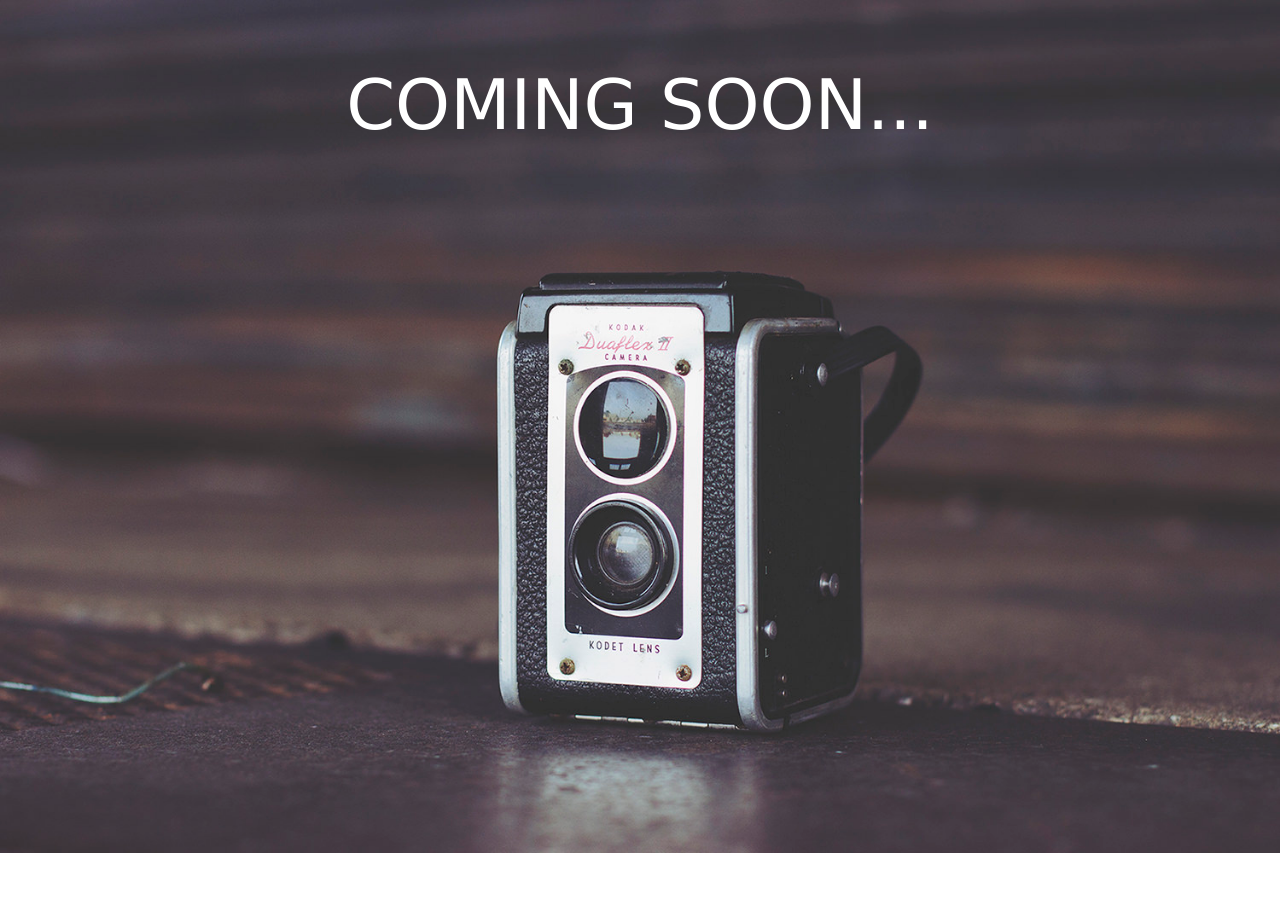
==== index.html @ 592eac9a "Add files via upload" ====
<!doctype html>
<html>
<head>
<meta charset="utf-8">
<title>Untitled Document</title>
<style type="text/css">
body {
	background-image: url(coming_soon_bg.jpg);
    background-repeat: no-repeat;
    background-size: 100%;
}
body,td,th {
	font-family: "Lucida Grande", "Lucida Sans Unicode", "Lucida Sans", "DejaVu Sans", Verdana, sans-serif;
	font-style: normal;
	font-weight: normal;
	padding-top: 5%;
	margin: auto; 
	text-align: center;
	width: 50%;
	font-size: 70px;
	color: #FFFFFF;
}
</style>
</head>

<body>
<div>COMING SOON...</div>
</body>
</html>
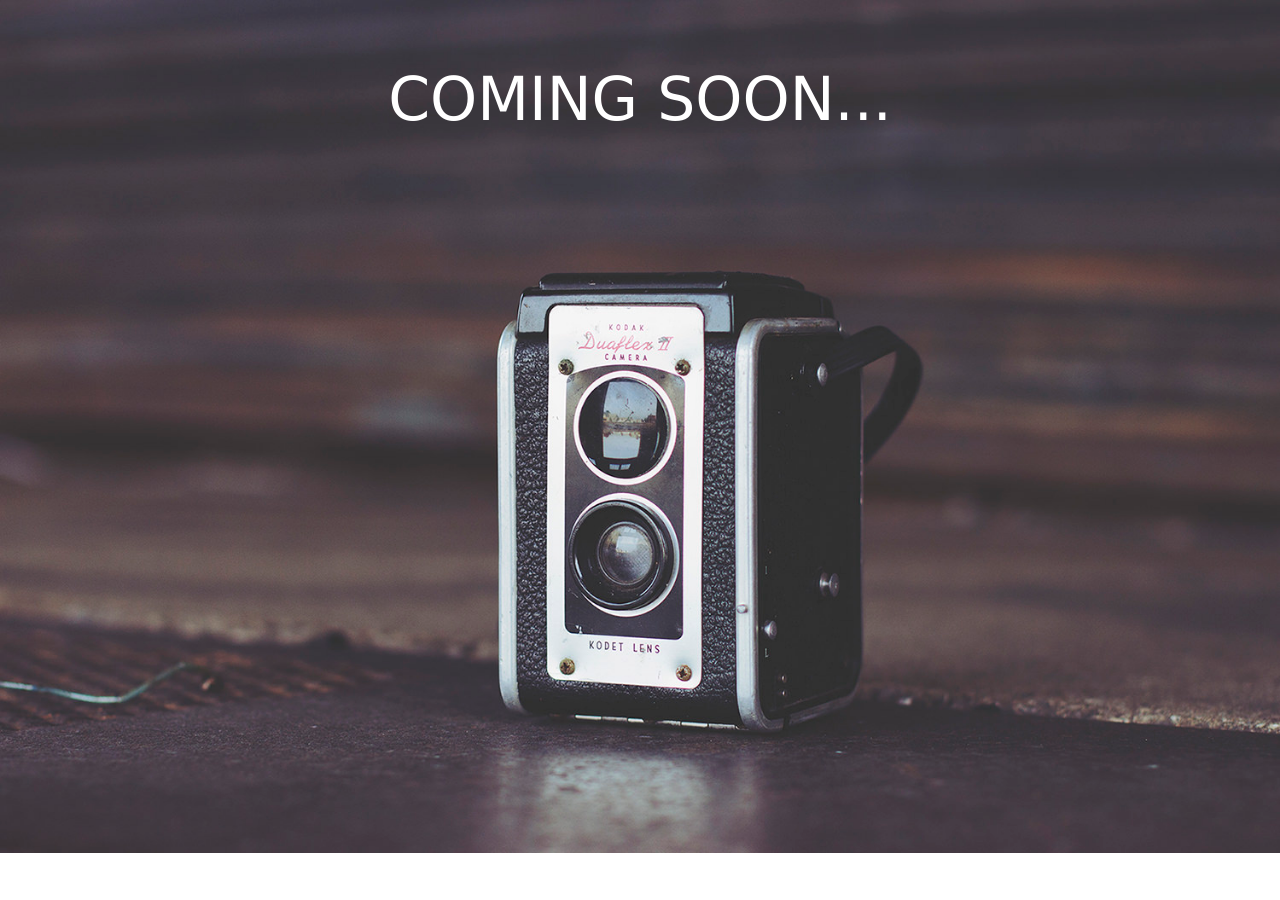
==== commit 0010866b: "Update index.html" ====
--- a/index.html
+++ b/index.html
@@ -17,7 +17,7 @@
 	margin: auto; 
 	text-align: center;
 	width: 50%;
-	font-size: 70px;
+	font-size: 60px;
 	color: #FFFFFF;
 }
 </style>
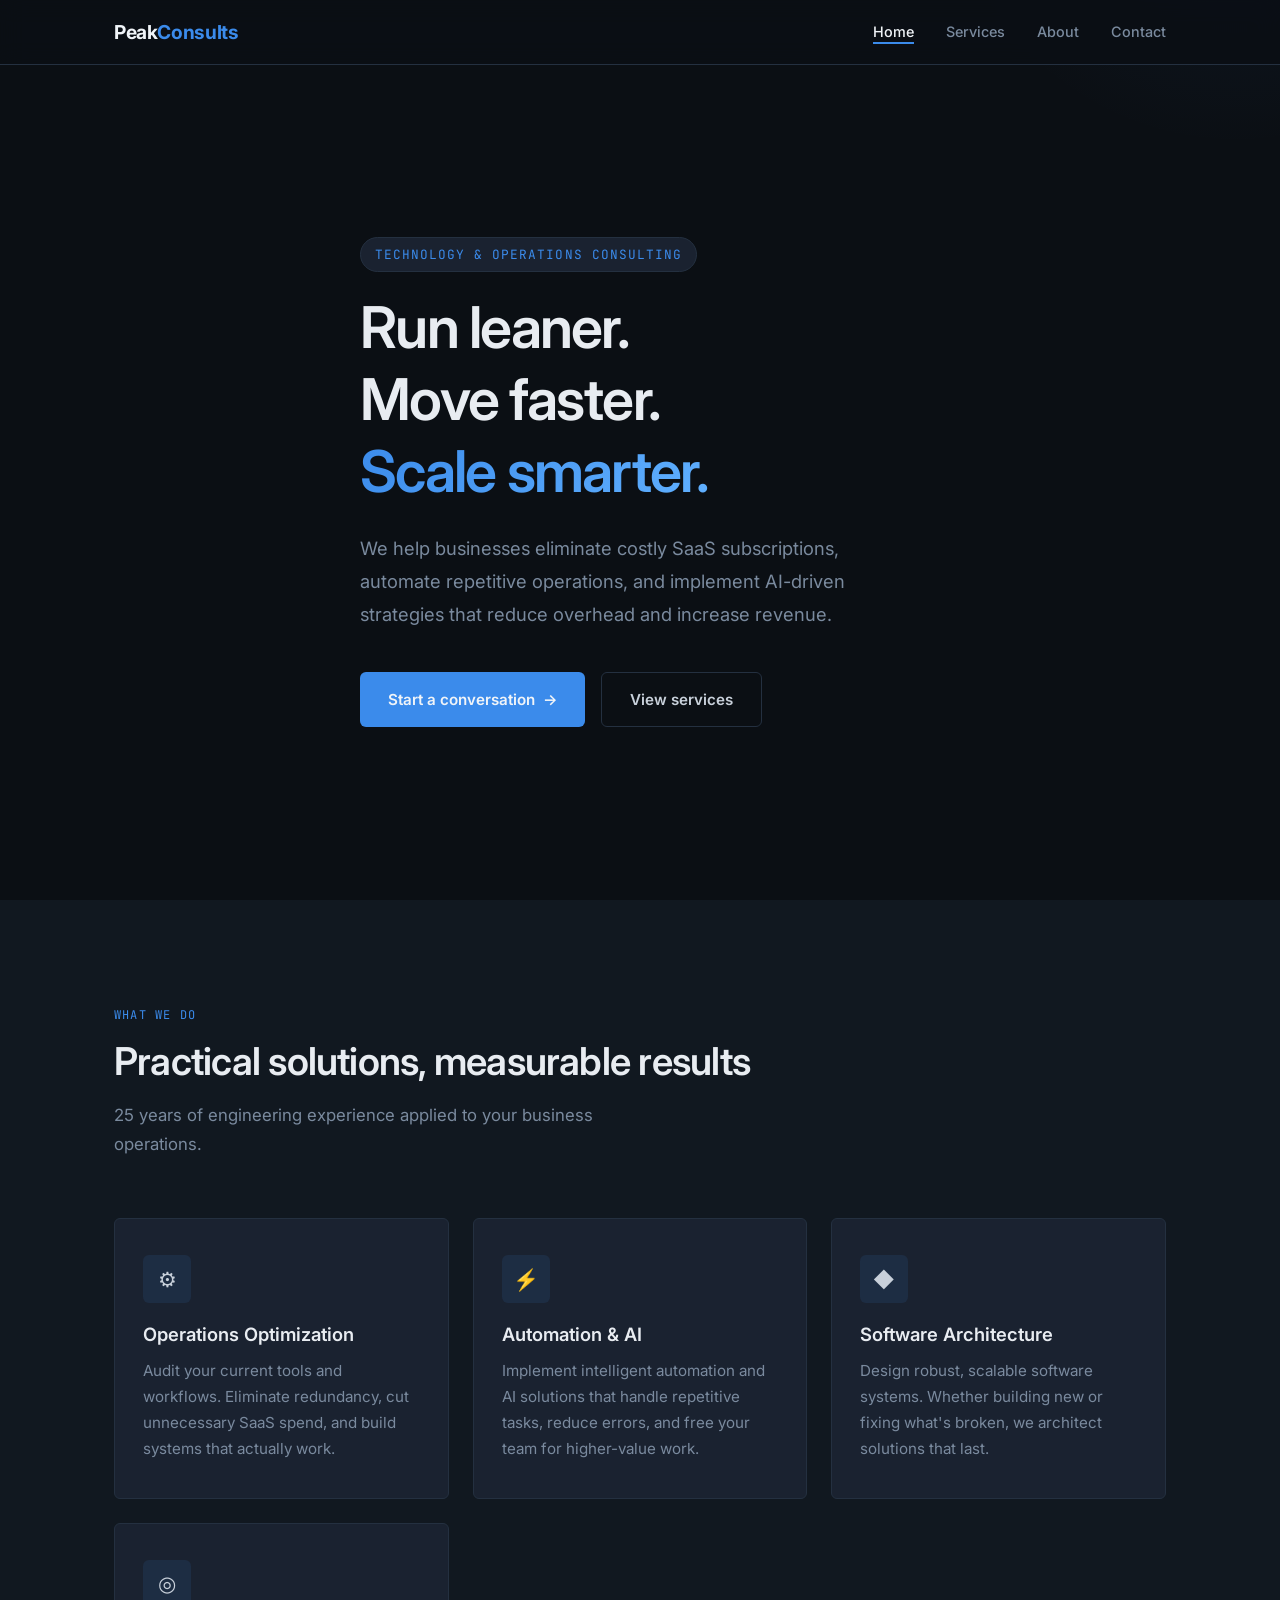
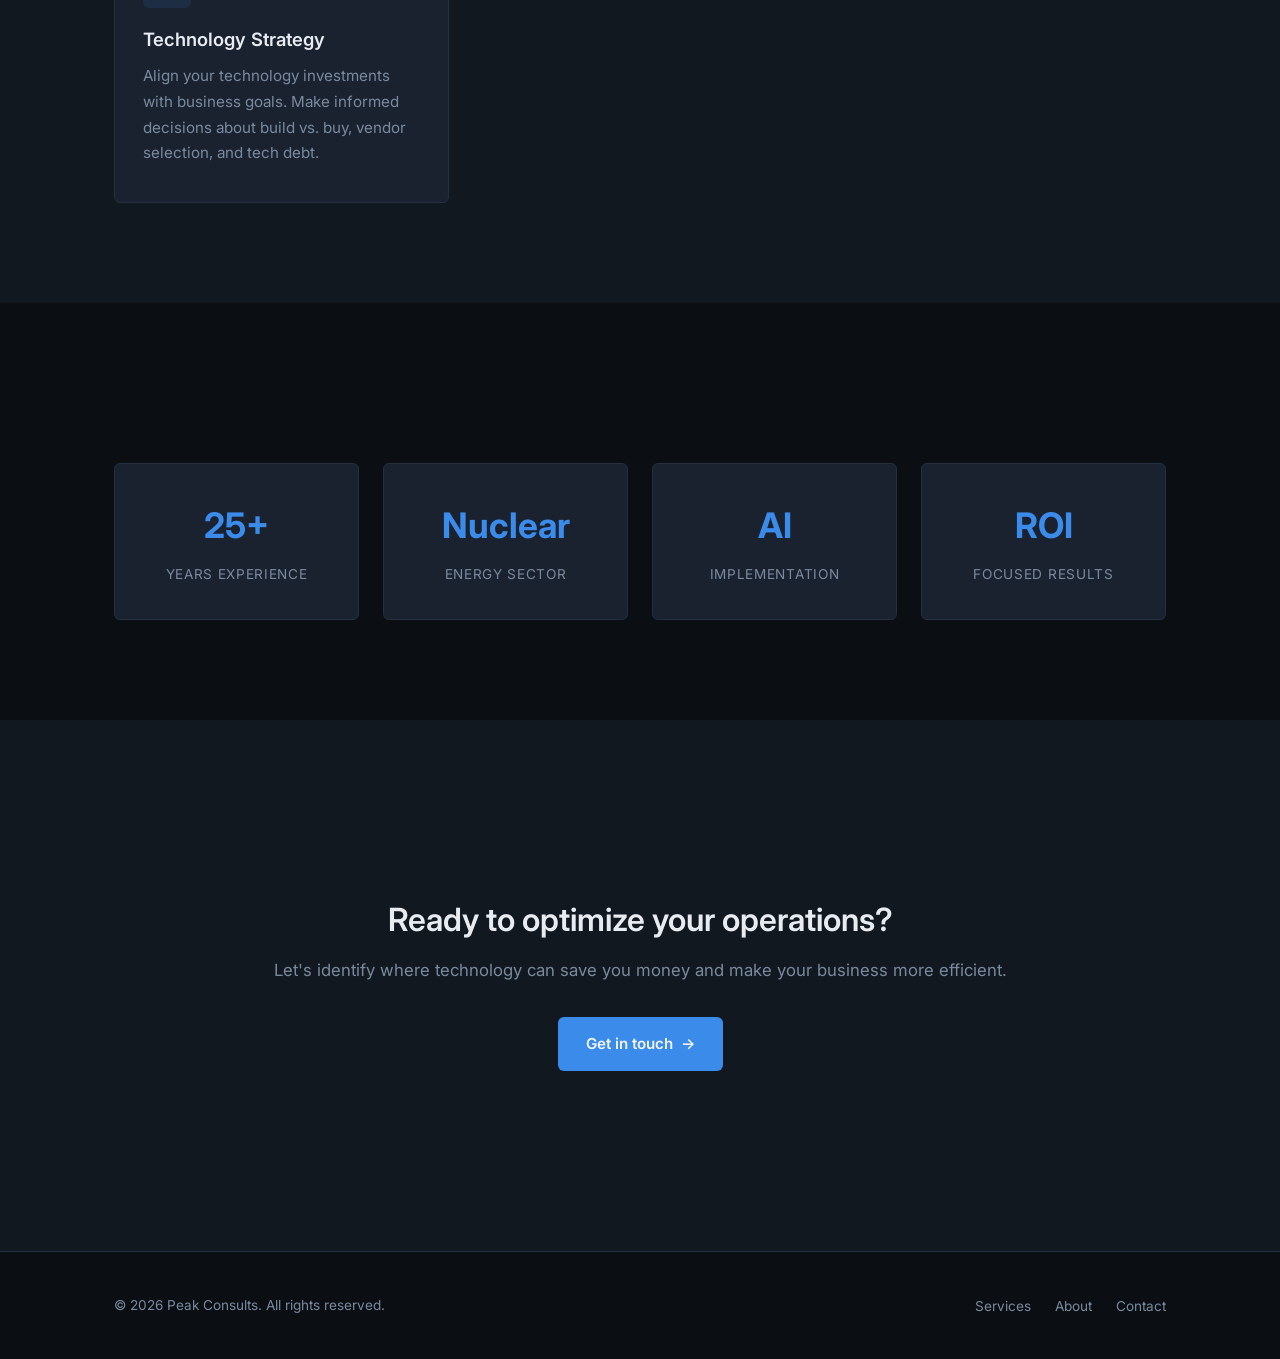
==== commit 12d0e870: "Initial Peak Consults website" ====
--- a/index.html
+++ b/index.html
@@ -1,29 +1,136 @@
-<!doctype html>
-<html>
-<head>
-<meta charset="utf-8">
-<title>Untitled Document</title>
-<style type="text/css">
-body {
-	background-image: url(coming_soon_bg.jpg);
-    background-repeat: no-repeat;
-    background-size: 100%;
-}
-body,td,th {
-	font-family: "Lucida Grande", "Lucida Sans Unicode", "Lucida Sans", "DejaVu Sans", Verdana, sans-serif;
-	font-style: normal;
-	font-weight: normal;
-	padding-top: 5%;
-	margin: auto; 
-	text-align: center;
-	width: 50%;
-	font-size: 60px;
-	color: #FFFFFF;
-}
-</style>
-</head>
-
-<body>
-<div>COMING SOON...</div>
-</body>
-</html>
+<!DOCTYPE html>
+<html lang="en">
+<head>
+  <meta charset="UTF-8">
+  <meta name="viewport" content="width=device-width, initial-scale=1.0">
+  <title>Peak Consults | Technology & Operations Consulting</title>
+  <meta name="description" content="Peak Consults helps businesses eliminate costly SaaS, automate operations, and increase revenue through expert technology strategy and AI implementation.">
+  <meta name="keywords" content="business consulting, automation, AI implementation, software strategy, operations optimization">
+  <meta property="og:title" content="Peak Consults | Technology & Operations Consulting">
+  <meta property="og:description" content="Eliminate waste. Automate operations. Increase revenue.">
+  <meta property="og:type" content="website">
+  <meta property="og:url" content="https://www.peakconsults.com">
+  <link rel="canonical" href="https://www.peakconsults.com">
+  <link rel="preconnect" href="https://fonts.googleapis.com">
+  <link rel="preconnect" href="https://fonts.gstatic.com" crossorigin>
+  <link href="https://fonts.googleapis.com/css2?family=Inter:wght@400;500;600;700&family=JetBrains+Mono:wght@400;500&display=swap" rel="stylesheet">
+  <link rel="stylesheet" href="css/style.css">
+</head>
+<body>
+
+  <!-- Header -->
+  <header class="site-header">
+    <nav class="nav-inner">
+      <a href="index.html" class="logo">Peak<span>Consults</span></a>
+      <ul class="nav-links">
+        <li><a href="index.html" class="active">Home</a></li>
+        <li><a href="services.html">Services</a></li>
+        <li><a href="about.html">About</a></li>
+        <li><a href="contact.html">Contact</a></li>
+      </ul>
+      <button class="menu-toggle" aria-label="Toggle navigation">
+        <span></span><span></span><span></span>
+      </button>
+    </nav>
+  </header>
+
+  <!-- Hero -->
+  <section class="hero">
+    <div class="container">
+      <div class="hero-content fade-in">
+        <span class="hero-label">Technology & Operations Consulting</span>
+        <h1>Run leaner.<br>Move faster.<br><span class="highlight">Scale smarter.</span></h1>
+        <p>We help businesses eliminate costly SaaS subscriptions, automate repetitive operations, and implement AI-driven strategies that reduce overhead and increase revenue.</p>
+        <div class="btn-group">
+          <a href="contact.html" class="btn btn-primary">Start a conversation <span class="arrow">&rarr;</span></a>
+          <a href="services.html" class="btn btn-outline">View services</a>
+        </div>
+      </div>
+    </div>
+  </section>
+
+  <!-- Services Preview -->
+  <section class="section section-alt">
+    <div class="container">
+      <div class="section-header fade-in">
+        <span class="section-label">What we do</span>
+        <h2>Practical solutions, measurable results</h2>
+        <p>25 years of engineering experience applied to your business operations.</p>
+      </div>
+      <div class="services-grid">
+        <div class="service-card fade-in">
+          <div class="service-icon">&#9881;</div>
+          <h3>Operations Optimization</h3>
+          <p>Audit your current tools and workflows. Eliminate redundancy, cut unnecessary SaaS spend, and build systems that actually work.</p>
+        </div>
+        <div class="service-card fade-in">
+          <div class="service-icon">&#9889;</div>
+          <h3>Automation & AI</h3>
+          <p>Implement intelligent automation and AI solutions that handle repetitive tasks, reduce errors, and free your team for higher-value work.</p>
+        </div>
+        <div class="service-card fade-in">
+          <div class="service-icon">&#9670;</div>
+          <h3>Software Architecture</h3>
+          <p>Design robust, scalable software systems. Whether building new or fixing what's broken, we architect solutions that last.</p>
+        </div>
+        <div class="service-card fade-in">
+          <div class="service-icon">&#9678;</div>
+          <h3>Technology Strategy</h3>
+          <p>Align your technology investments with business goals. Make informed decisions about build vs. buy, vendor selection, and tech debt.</p>
+        </div>
+      </div>
+    </div>
+  </section>
+
+  <!-- Stats -->
+  <section class="section">
+    <div class="container">
+      <div class="stats-row fade-in">
+        <div class="stat">
+          <span class="stat-number">25+</span>
+          <span class="stat-label">Years Experience</span>
+        </div>
+        <div class="stat">
+          <span class="stat-number">Nuclear</span>
+          <span class="stat-label">Energy Sector</span>
+        </div>
+        <div class="stat">
+          <span class="stat-number">AI</span>
+          <span class="stat-label">Implementation</span>
+        </div>
+        <div class="stat">
+          <span class="stat-number">ROI</span>
+          <span class="stat-label">Focused Results</span>
+        </div>
+      </div>
+    </div>
+  </section>
+
+  <!-- CTA -->
+  <section class="section section-alt">
+    <div class="container">
+      <div class="cta-section fade-in">
+        <h2>Ready to optimize your operations?</h2>
+        <p>Let's identify where technology can save you money and make your business more efficient.</p>
+        <a href="contact.html" class="btn btn-primary">Get in touch <span class="arrow">&rarr;</span></a>
+      </div>
+    </div>
+  </section>
+
+  <!-- Footer -->
+  <footer class="site-footer">
+    <div class="container">
+      <div class="footer-inner">
+        <span class="footer-copy">&copy; 2026 Peak Consults. All rights reserved.</span>
+        <ul class="footer-links">
+          <li><a href="services.html">Services</a></li>
+          <li><a href="about.html">About</a></li>
+          <li><a href="contact.html">Contact</a></li>
+        </ul>
+      </div>
+    </div>
+  </footer>
+
+  <script src="js/main.js"></script>
+</body>
+</html>
--- a/css/style.css
+++ b/css/style.css
@@ -0,0 +1,706 @@
+/* ===== Reset & Base ===== */
+*, *::before, *::after { box-sizing: border-box; margin: 0; padding: 0; }
+
+:root {
+  --bg:        #0b0f14;
+  --bg-alt:    #111820;
+  --surface:   #1a2230;
+  --border:    #243040;
+  --text:      #c8d0da;
+  --text-dim:  #7a8a9e;
+  --heading:   #e8ecf1;
+  --accent:    #3b8beb;
+  --accent-h:  #5aa3f5;
+  --white:     #f0f4f8;
+  --font:      'Inter', -apple-system, BlinkMacSystemFont, 'Segoe UI', Roboto, sans-serif;
+  --mono:      'JetBrains Mono', 'Fira Code', monospace;
+  --max-w:     1100px;
+  --radius:    6px;
+  --transition: 0.25s ease;
+}
+
+html { scroll-behavior: smooth; }
+
+body {
+  font-family: var(--font);
+  background: var(--bg);
+  color: var(--text);
+  line-height: 1.7;
+  font-size: 16px;
+  -webkit-font-smoothing: antialiased;
+}
+
+a { color: var(--accent); text-decoration: none; transition: color var(--transition); }
+a:hover { color: var(--accent-h); }
+
+img { max-width: 100%; display: block; }
+
+h1, h2, h3, h4 {
+  color: var(--heading);
+  font-weight: 600;
+  line-height: 1.25;
+}
+
+/* ===== Layout ===== */
+.container { max-width: var(--max-w); margin: 0 auto; padding: 0 24px; }
+
+/* ===== Header / Nav ===== */
+.site-header {
+  position: fixed;
+  top: 0;
+  left: 0;
+  right: 0;
+  z-index: 100;
+  background: rgba(11, 15, 20, 0.85);
+  backdrop-filter: blur(12px);
+  -webkit-backdrop-filter: blur(12px);
+  border-bottom: 1px solid var(--border);
+  transition: background var(--transition);
+}
+
+.nav-inner {
+  max-width: var(--max-w);
+  margin: 0 auto;
+  padding: 0 24px;
+  display: flex;
+  align-items: center;
+  justify-content: space-between;
+  height: 64px;
+}
+
+.logo {
+  font-size: 1.2rem;
+  font-weight: 700;
+  color: var(--white);
+  letter-spacing: -0.02em;
+}
+.logo span { color: var(--accent); }
+
+.nav-links { display: flex; gap: 32px; list-style: none; }
+
+.nav-links a {
+  color: var(--text-dim);
+  font-size: 0.9rem;
+  font-weight: 500;
+  transition: color var(--transition);
+  position: relative;
+}
+
+.nav-links a::after {
+  content: '';
+  position: absolute;
+  bottom: -4px;
+  left: 0;
+  width: 0;
+  height: 2px;
+  background: var(--accent);
+  transition: width var(--transition);
+}
+
+.nav-links a:hover,
+.nav-links a.active {
+  color: var(--white);
+}
+
+.nav-links a:hover::after,
+.nav-links a.active::after {
+  width: 100%;
+}
+
+/* Mobile menu toggle */
+.menu-toggle {
+  display: none;
+  background: none;
+  border: none;
+  cursor: pointer;
+  padding: 4px;
+}
+
+.menu-toggle span {
+  display: block;
+  width: 24px;
+  height: 2px;
+  background: var(--text);
+  margin: 5px 0;
+  transition: var(--transition);
+  border-radius: 2px;
+}
+
+/* ===== Hero ===== */
+.hero {
+  min-height: 100vh;
+  display: flex;
+  align-items: center;
+  padding-top: 64px;
+  position: relative;
+  overflow: hidden;
+}
+
+.hero::before {
+  content: '';
+  position: absolute;
+  top: -50%;
+  right: -20%;
+  width: 600px;
+  height: 600px;
+  background: radial-gradient(circle, rgba(59, 139, 235, 0.08) 0%, transparent 70%);
+  pointer-events: none;
+}
+
+.hero-content { max-width: 720px; }
+
+.hero-label {
+  display: inline-block;
+  font-family: var(--mono);
+  font-size: 0.8rem;
+  color: var(--accent);
+  letter-spacing: 0.08em;
+  text-transform: uppercase;
+  margin-bottom: 20px;
+  padding: 6px 14px;
+  border: 1px solid var(--border);
+  border-radius: 20px;
+  background: var(--surface);
+}
+
+.hero h1 {
+  font-size: clamp(2.4rem, 5vw, 3.6rem);
+  letter-spacing: -0.03em;
+  margin-bottom: 24px;
+}
+
+.hero h1 .highlight {
+  background: linear-gradient(135deg, var(--accent), #60b0ff);
+  -webkit-background-clip: text;
+  -webkit-text-fill-color: transparent;
+  background-clip: text;
+}
+
+.hero p {
+  font-size: 1.15rem;
+  color: var(--text-dim);
+  max-width: 560px;
+  margin-bottom: 40px;
+  line-height: 1.8;
+}
+
+/* ===== Buttons ===== */
+.btn {
+  display: inline-flex;
+  align-items: center;
+  gap: 8px;
+  padding: 14px 28px;
+  font-size: 0.95rem;
+  font-weight: 600;
+  border-radius: var(--radius);
+  border: none;
+  cursor: pointer;
+  transition: all var(--transition);
+  font-family: var(--font);
+}
+
+.btn-primary {
+  background: var(--accent);
+  color: var(--white);
+}
+.btn-primary:hover {
+  background: var(--accent-h);
+  color: var(--white);
+  transform: translateY(-1px);
+  box-shadow: 0 8px 24px rgba(59, 139, 235, 0.25);
+}
+
+.btn-outline {
+  background: transparent;
+  color: var(--text);
+  border: 1px solid var(--border);
+}
+.btn-outline:hover {
+  border-color: var(--accent);
+  color: var(--white);
+}
+
+.btn-group { display: flex; gap: 16px; flex-wrap: wrap; }
+
+.btn .arrow { transition: transform var(--transition); }
+.btn:hover .arrow { transform: translateX(3px); }
+
+/* ===== Sections ===== */
+.section {
+  padding: 100px 0;
+}
+
+.section-alt {
+  background: var(--bg-alt);
+}
+
+.section-header {
+  margin-bottom: 60px;
+}
+
+.section-header h2 {
+  font-size: clamp(1.8rem, 3.5vw, 2.4rem);
+  letter-spacing: -0.02em;
+  margin-bottom: 16px;
+}
+
+.section-header p {
+  color: var(--text-dim);
+  font-size: 1.05rem;
+  max-width: 560px;
+}
+
+.section-label {
+  display: inline-block;
+  font-family: var(--mono);
+  font-size: 0.75rem;
+  color: var(--accent);
+  letter-spacing: 0.1em;
+  text-transform: uppercase;
+  margin-bottom: 12px;
+}
+
+/* ===== Service Cards ===== */
+.services-grid {
+  display: grid;
+  grid-template-columns: repeat(auto-fit, minmax(280px, 1fr));
+  gap: 24px;
+}
+
+.service-card {
+  background: var(--surface);
+  border: 1px solid var(--border);
+  border-radius: var(--radius);
+  padding: 36px 28px;
+  transition: all var(--transition);
+}
+
+.service-card:hover {
+  border-color: var(--accent);
+  transform: translateY(-2px);
+  box-shadow: 0 12px 40px rgba(0, 0, 0, 0.3);
+}
+
+.service-icon {
+  width: 48px;
+  height: 48px;
+  background: rgba(59, 139, 235, 0.1);
+  border-radius: var(--radius);
+  display: flex;
+  align-items: center;
+  justify-content: center;
+  margin-bottom: 20px;
+  font-size: 1.3rem;
+}
+
+.service-card h3 {
+  font-size: 1.15rem;
+  margin-bottom: 12px;
+}
+
+.service-card p {
+  color: var(--text-dim);
+  font-size: 0.95rem;
+  line-height: 1.7;
+}
+
+/* ===== Stats Row ===== */
+.stats-row {
+  display: grid;
+  grid-template-columns: repeat(auto-fit, minmax(200px, 1fr));
+  gap: 24px;
+  margin-top: 60px;
+}
+
+.stat {
+  text-align: center;
+  padding: 32px 20px;
+  border: 1px solid var(--border);
+  border-radius: var(--radius);
+  background: var(--surface);
+}
+
+.stat-number {
+  font-size: 2.2rem;
+  font-weight: 700;
+  color: var(--accent);
+  display: block;
+  margin-bottom: 4px;
+}
+
+.stat-label {
+  font-size: 0.85rem;
+  color: var(--text-dim);
+  text-transform: uppercase;
+  letter-spacing: 0.05em;
+}
+
+/* ===== About ===== */
+.about-content {
+  display: grid;
+  grid-template-columns: 1fr 1fr;
+  gap: 60px;
+  align-items: start;
+}
+
+.about-text p {
+  margin-bottom: 20px;
+  color: var(--text);
+}
+
+.about-text p:first-child {
+  font-size: 1.1rem;
+}
+
+.approach-list {
+  list-style: none;
+  margin-top: 32px;
+}
+
+.approach-list li {
+  padding: 14px 0;
+  border-bottom: 1px solid var(--border);
+  display: flex;
+  align-items: flex-start;
+  gap: 12px;
+  font-size: 0.95rem;
+}
+
+.approach-list li:last-child { border-bottom: none; }
+
+.check {
+  color: var(--accent);
+  font-weight: bold;
+  flex-shrink: 0;
+  margin-top: 2px;
+}
+
+.about-sidebar {
+  background: var(--surface);
+  border: 1px solid var(--border);
+  border-radius: var(--radius);
+  padding: 36px;
+}
+
+.about-sidebar h3 {
+  font-size: 1.1rem;
+  margin-bottom: 20px;
+}
+
+.expertise-list {
+  list-style: none;
+}
+
+.expertise-list li {
+  padding: 10px 0;
+  font-size: 0.9rem;
+  color: var(--text-dim);
+  border-bottom: 1px solid var(--border);
+  display: flex;
+  justify-content: space-between;
+  align-items: center;
+}
+
+.expertise-list li:last-child { border-bottom: none; }
+
+.expertise-tag {
+  font-family: var(--mono);
+  font-size: 0.75rem;
+  color: var(--accent);
+  background: rgba(59, 139, 235, 0.1);
+  padding: 2px 8px;
+  border-radius: 3px;
+}
+
+/* ===== Contact ===== */
+.contact-layout {
+  display: grid;
+  grid-template-columns: 1fr 1fr;
+  gap: 60px;
+  align-items: start;
+}
+
+.contact-info h2 {
+  font-size: 2rem;
+  margin-bottom: 16px;
+}
+
+.contact-info > p {
+  color: var(--text-dim);
+  margin-bottom: 32px;
+  font-size: 1.05rem;
+}
+
+.contact-methods {
+  list-style: none;
+  margin-bottom: 32px;
+}
+
+.contact-methods li {
+  padding: 16px 0;
+  border-bottom: 1px solid var(--border);
+  display: flex;
+  align-items: center;
+  gap: 12px;
+}
+
+.contact-methods li:last-child { border-bottom: none; }
+
+.contact-methods .label {
+  font-size: 0.8rem;
+  text-transform: uppercase;
+  letter-spacing: 0.06em;
+  color: var(--text-dim);
+  min-width: 60px;
+}
+
+.contact-form {
+  background: var(--surface);
+  border: 1px solid var(--border);
+  border-radius: var(--radius);
+  padding: 36px;
+}
+
+.form-group {
+  margin-bottom: 20px;
+}
+
+.form-group label {
+  display: block;
+  font-size: 0.85rem;
+  font-weight: 500;
+  color: var(--text-dim);
+  margin-bottom: 8px;
+  text-transform: uppercase;
+  letter-spacing: 0.04em;
+}
+
+.form-group input,
+.form-group textarea,
+.form-group select {
+  width: 100%;
+  padding: 12px 16px;
+  background: var(--bg);
+  border: 1px solid var(--border);
+  border-radius: var(--radius);
+  color: var(--text);
+  font-family: var(--font);
+  font-size: 0.95rem;
+  transition: border-color var(--transition);
+}
+
+.form-group input:focus,
+.form-group textarea:focus,
+.form-group select:focus {
+  outline: none;
+  border-color: var(--accent);
+}
+
+.form-group textarea { resize: vertical; min-height: 120px; }
+
+.form-submit {
+  width: 100%;
+  padding: 14px;
+  background: var(--accent);
+  color: var(--white);
+  border: none;
+  border-radius: var(--radius);
+  font-size: 0.95rem;
+  font-weight: 600;
+  cursor: pointer;
+  font-family: var(--font);
+  transition: all var(--transition);
+}
+
+.form-submit:hover {
+  background: var(--accent-h);
+  box-shadow: 0 8px 24px rgba(59, 139, 235, 0.25);
+}
+
+/* ===== Footer ===== */
+.site-footer {
+  padding: 40px 0;
+  border-top: 1px solid var(--border);
+  background: var(--bg);
+}
+
+.footer-inner {
+  display: flex;
+  justify-content: space-between;
+  align-items: center;
+  flex-wrap: wrap;
+  gap: 16px;
+}
+
+.footer-copy {
+  font-size: 0.85rem;
+  color: var(--text-dim);
+}
+
+.footer-links {
+  display: flex;
+  gap: 24px;
+  list-style: none;
+}
+
+.footer-links a {
+  font-size: 0.85rem;
+  color: var(--text-dim);
+}
+
+.footer-links a:hover { color: var(--white); }
+
+/* ===== Page Headers (inner pages) ===== */
+.page-header {
+  padding: 140px 0 60px;
+  background: var(--bg-alt);
+  border-bottom: 1px solid var(--border);
+}
+
+.page-header h1 {
+  font-size: clamp(2rem, 4vw, 2.8rem);
+  letter-spacing: -0.02em;
+  margin-bottom: 12px;
+}
+
+.page-header p {
+  color: var(--text-dim);
+  font-size: 1.1rem;
+  max-width: 560px;
+}
+
+/* ===== Services detail (services page) ===== */
+.service-detail {
+  display: grid;
+  grid-template-columns: 1fr 1fr;
+  gap: 48px;
+  padding: 48px 0;
+  border-bottom: 1px solid var(--border);
+  align-items: start;
+}
+
+.service-detail:last-child { border-bottom: none; }
+
+.service-detail-num {
+  font-family: var(--mono);
+  font-size: 0.8rem;
+  color: var(--accent);
+  margin-bottom: 8px;
+}
+
+.service-detail h3 {
+  font-size: 1.4rem;
+  margin-bottom: 16px;
+}
+
+.service-detail p {
+  color: var(--text-dim);
+  margin-bottom: 16px;
+}
+
+.service-detail ul {
+  list-style: none;
+  margin-top: 8px;
+}
+
+.service-detail ul li {
+  padding: 6px 0;
+  color: var(--text);
+  font-size: 0.95rem;
+  display: flex;
+  align-items: center;
+  gap: 8px;
+}
+
+.service-detail ul li::before {
+  content: '\2013';
+  color: var(--accent);
+}
+
+/* ===== CTA Section ===== */
+.cta-section {
+  text-align: center;
+  padding: 80px 0;
+}
+
+.cta-section h2 {
+  font-size: 2rem;
+  margin-bottom: 16px;
+}
+
+.cta-section p {
+  color: var(--text-dim);
+  margin-bottom: 32px;
+  font-size: 1.05rem;
+}
+
+/* ===== Animations ===== */
+.fade-in {
+  opacity: 0;
+  transform: translateY(20px);
+  transition: opacity 0.6s ease, transform 0.6s ease;
+}
+
+.fade-in.visible {
+  opacity: 1;
+  transform: translateY(0);
+}
+
+/* ===== Mobile ===== */
+@media (max-width: 768px) {
+  .menu-toggle { display: block; }
+
+  .nav-links {
+    position: fixed;
+    top: 64px;
+    left: 0;
+    right: 0;
+    background: var(--bg);
+    border-bottom: 1px solid var(--border);
+    flex-direction: column;
+    gap: 0;
+    padding: 16px 24px;
+    transform: translateY(-100%);
+    opacity: 0;
+    pointer-events: none;
+    transition: all var(--transition);
+  }
+
+  .nav-links.open {
+    transform: translateY(0);
+    opacity: 1;
+    pointer-events: all;
+  }
+
+  .nav-links a {
+    display: block;
+    padding: 12px 0;
+    border-bottom: 1px solid var(--border);
+  }
+
+  .nav-links a::after { display: none; }
+
+  .hero { min-height: auto; padding: 120px 0 80px; }
+
+  .about-content,
+  .contact-layout,
+  .service-detail {
+    grid-template-columns: 1fr;
+    gap: 32px;
+  }
+
+  .stats-row { grid-template-columns: 1fr 1fr; }
+
+  .btn-group { flex-direction: column; }
+  .btn-group .btn { text-align: center; justify-content: center; }
+
+  .section { padding: 60px 0; }
+  .page-header { padding: 100px 0 40px; }
+
+  .footer-inner { flex-direction: column; text-align: center; }
+}
+
+@media (max-width: 480px) {
+  .stats-row { grid-template-columns: 1fr; }
+  .services-grid { grid-template-columns: 1fr; }
+}
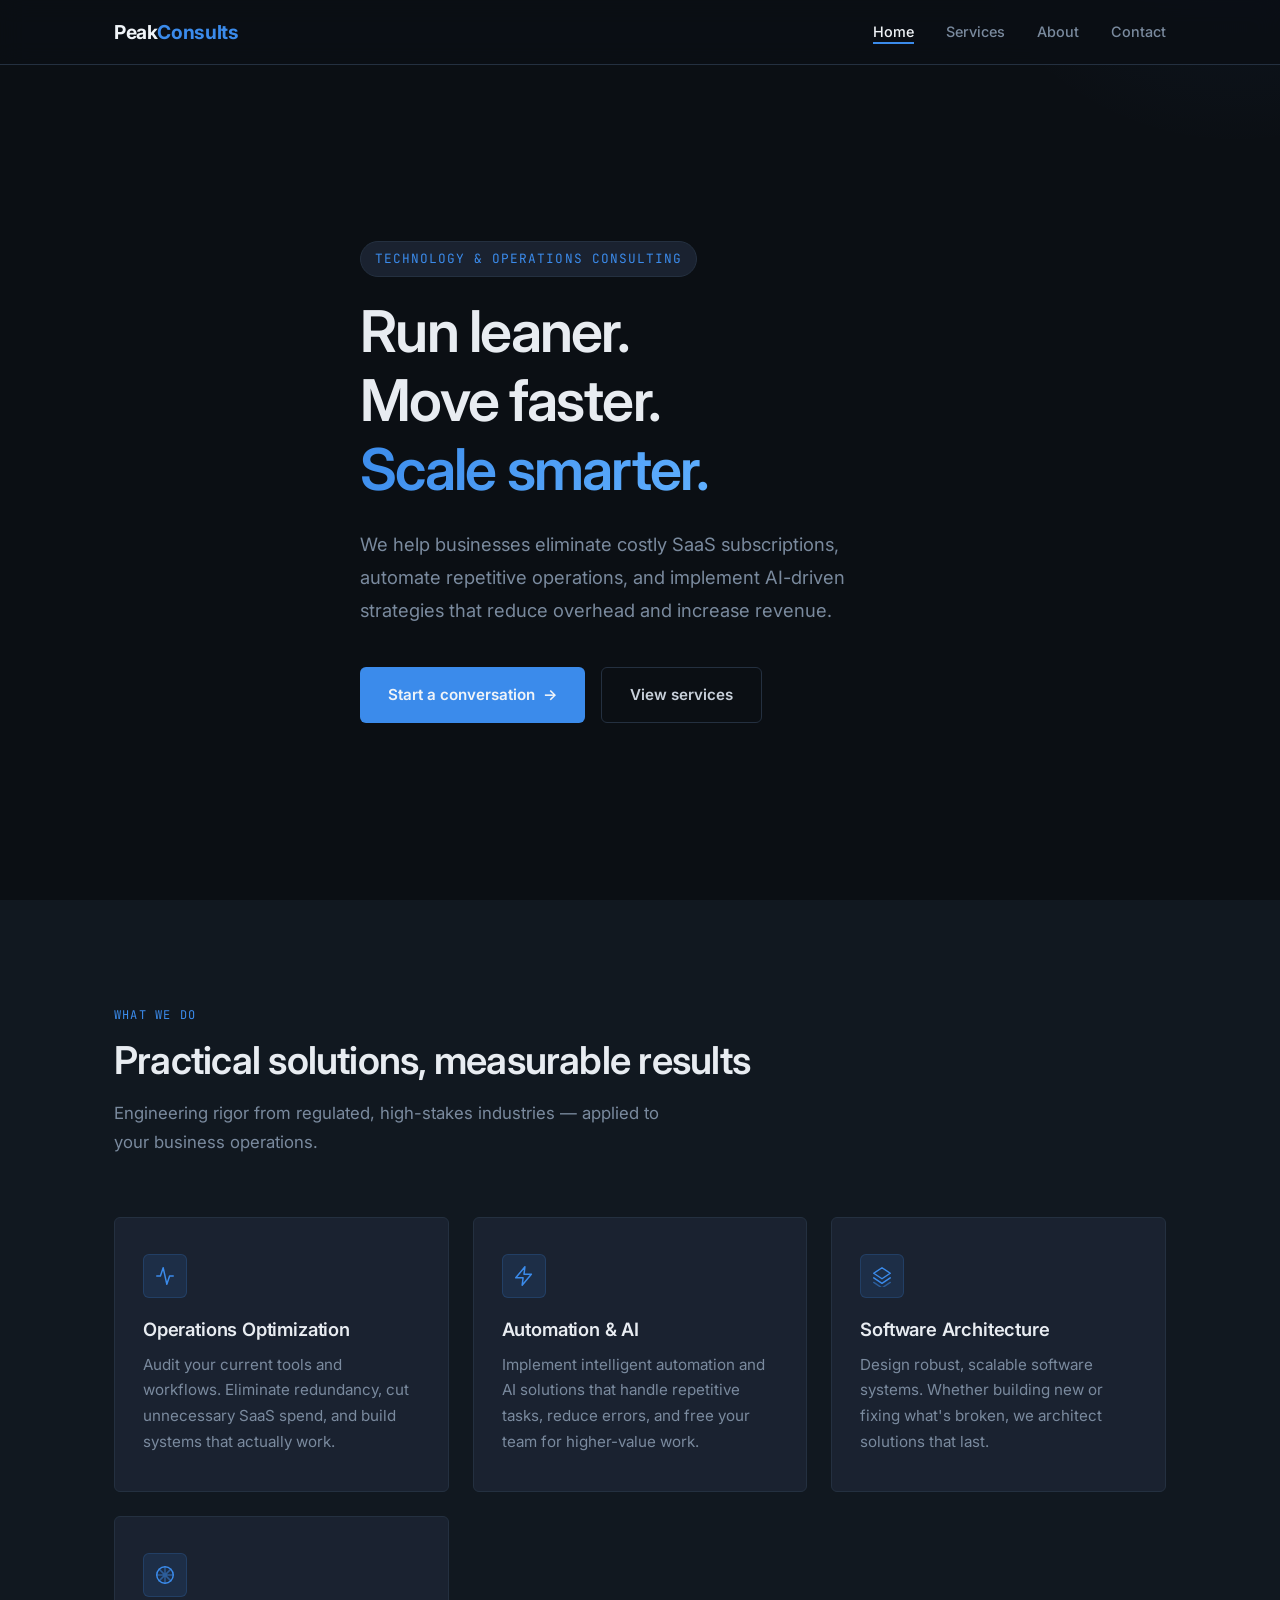
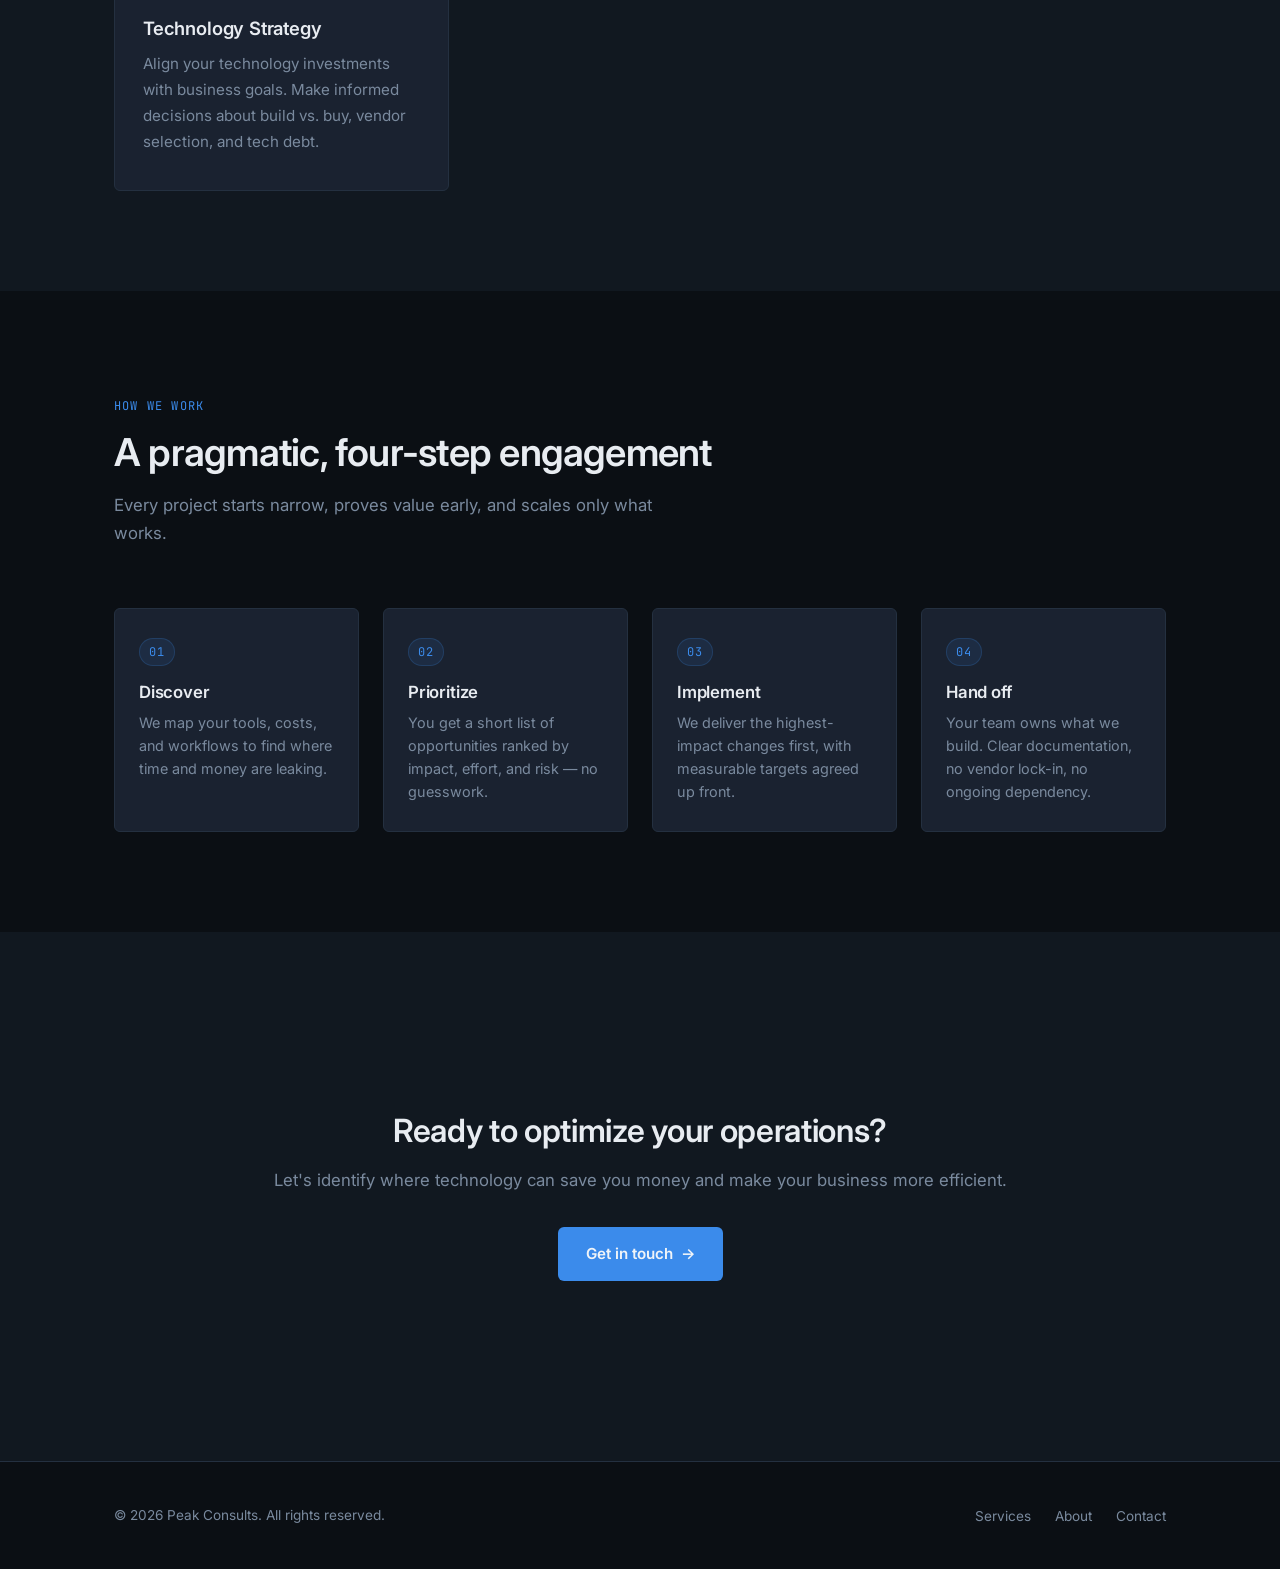
==== commit 2d308ee5: "Polish site to professional grade Replaces filler stats with a four-step engagement process, swaps e" ====
--- a/index.html
+++ b/index.html
@@ -11,28 +11,58 @@
   <meta property="og:type" content="website">
   <meta property="og:url" content="https://www.peakconsults.com">
   <link rel="canonical" href="https://www.peakconsults.com">
+  <link rel="icon" href="favicon.svg" type="image/svg+xml">
+  <link rel="apple-touch-icon" href="favicon.svg">
+  <meta name="theme-color" content="#0b0f14">
   <link rel="preconnect" href="https://fonts.googleapis.com">
   <link rel="preconnect" href="https://fonts.gstatic.com" crossorigin>
   <link href="https://fonts.googleapis.com/css2?family=Inter:wght@400;500;600;700&family=JetBrains+Mono:wght@400;500&display=swap" rel="stylesheet">
   <link rel="stylesheet" href="css/style.css">
+  <script type="application/ld+json">
+  {
+    "@context": "https://schema.org",
+    "@type": "ProfessionalService",
+    "name": "Peak Consults",
+    "url": "https://www.peakconsults.com",
+    "description": "Technology and operations consulting. We help businesses eliminate costly SaaS, automate operations, and implement AI to reduce overhead and increase revenue.",
+    "areaServed": "Worldwide",
+    "serviceType": [
+      "Operations Optimization",
+      "Automation & AI Implementation",
+      "Software Architecture",
+      "Technology Strategy"
+    ],
+    "knowsAbout": [
+      "SaaS rationalization",
+      "Business process automation",
+      "AI implementation",
+      "Software architecture",
+      "Technology strategy"
+    ]
+  }
+  </script>
 </head>
 <body>
+
+  <a class="skip-link" href="#main">Skip to content</a>
 
   <!-- Header -->
   <header class="site-header">
     <nav class="nav-inner">
       <a href="index.html" class="logo">Peak<span>Consults</span></a>
-      <ul class="nav-links">
+      <ul class="nav-links" id="primary-nav">
         <li><a href="index.html" class="active">Home</a></li>
         <li><a href="services.html">Services</a></li>
         <li><a href="about.html">About</a></li>
         <li><a href="contact.html">Contact</a></li>
       </ul>
-      <button class="menu-toggle" aria-label="Toggle navigation">
+      <button class="menu-toggle" aria-label="Toggle navigation" aria-expanded="false" aria-controls="primary-nav">
         <span></span><span></span><span></span>
       </button>
     </nav>
   </header>
+
+  <main id="main">
 
   <!-- Hero -->
   <section class="hero">
@@ -55,26 +85,34 @@
       <div class="section-header fade-in">
         <span class="section-label">What we do</span>
         <h2>Practical solutions, measurable results</h2>
-        <p>25 years of engineering experience applied to your business operations.</p>
+        <p>Engineering rigor from regulated, high-stakes industries — applied to your business operations.</p>
       </div>
       <div class="services-grid">
         <div class="service-card fade-in">
-          <div class="service-icon">&#9881;</div>
+          <div class="service-icon" aria-hidden="true">
+            <svg xmlns="http://www.w3.org/2000/svg" viewBox="0 0 24 24" fill="none" stroke="currentColor" stroke-width="1.6" stroke-linecap="round" stroke-linejoin="round"><path d="M3 12h4l3-9 4 18 3-9h4"/></svg>
+          </div>
           <h3>Operations Optimization</h3>
           <p>Audit your current tools and workflows. Eliminate redundancy, cut unnecessary SaaS spend, and build systems that actually work.</p>
         </div>
         <div class="service-card fade-in">
-          <div class="service-icon">&#9889;</div>
+          <div class="service-icon" aria-hidden="true">
+            <svg xmlns="http://www.w3.org/2000/svg" viewBox="0 0 24 24" fill="none" stroke="currentColor" stroke-width="1.6" stroke-linecap="round" stroke-linejoin="round"><path d="M13 2 3 14h8l-1 8 10-12h-8l1-8Z"/></svg>
+          </div>
           <h3>Automation & AI</h3>
           <p>Implement intelligent automation and AI solutions that handle repetitive tasks, reduce errors, and free your team for higher-value work.</p>
         </div>
         <div class="service-card fade-in">
-          <div class="service-icon">&#9670;</div>
+          <div class="service-icon" aria-hidden="true">
+            <svg xmlns="http://www.w3.org/2000/svg" viewBox="0 0 24 24" fill="none" stroke="currentColor" stroke-width="1.6" stroke-linecap="round" stroke-linejoin="round"><path d="m3 9 9-6 9 6-9 6-9-6Z"/><path d="m3 14 9 6 9-6"/><path d="m3 19 9 6 9-6" opacity=".5"/></svg>
+          </div>
           <h3>Software Architecture</h3>
           <p>Design robust, scalable software systems. Whether building new or fixing what's broken, we architect solutions that last.</p>
         </div>
         <div class="service-card fade-in">
-          <div class="service-icon">&#9678;</div>
+          <div class="service-icon" aria-hidden="true">
+            <svg xmlns="http://www.w3.org/2000/svg" viewBox="0 0 24 24" fill="none" stroke="currentColor" stroke-width="1.6" stroke-linecap="round" stroke-linejoin="round"><circle cx="12" cy="12" r="9"/><path d="M12 3v18M3 12h18M5.6 5.6l12.8 12.8M18.4 5.6 5.6 18.4" opacity=".5"/></svg>
+          </div>
           <h3>Technology Strategy</h3>
           <p>Align your technology investments with business goals. Make informed decisions about build vs. buy, vendor selection, and tech debt.</p>
         </div>
@@ -82,27 +120,36 @@
     </div>
   </section>
 
-  <!-- Stats -->
+  <!-- Process -->
   <section class="section">
     <div class="container">
-      <div class="stats-row fade-in">
-        <div class="stat">
-          <span class="stat-number">25+</span>
-          <span class="stat-label">Years Experience</span>
-        </div>
-        <div class="stat">
-          <span class="stat-number">Nuclear</span>
-          <span class="stat-label">Energy Sector</span>
-        </div>
-        <div class="stat">
-          <span class="stat-number">AI</span>
-          <span class="stat-label">Implementation</span>
-        </div>
-        <div class="stat">
-          <span class="stat-number">ROI</span>
-          <span class="stat-label">Focused Results</span>
-        </div>
+      <div class="section-header fade-in">
+        <span class="section-label">How we work</span>
+        <h2>A pragmatic, four-step engagement</h2>
+        <p>Every project starts narrow, proves value early, and scales only what works.</p>
       </div>
+      <ol class="process-row fade-in">
+        <li class="process-step">
+          <span class="process-num">01</span>
+          <h3>Discover</h3>
+          <p>We map your tools, costs, and workflows to find where time and money are leaking.</p>
+        </li>
+        <li class="process-step">
+          <span class="process-num">02</span>
+          <h3>Prioritize</h3>
+          <p>You get a short list of opportunities ranked by impact, effort, and risk &mdash; no guesswork.</p>
+        </li>
+        <li class="process-step">
+          <span class="process-num">03</span>
+          <h3>Implement</h3>
+          <p>We deliver the highest-impact changes first, with measurable targets agreed up front.</p>
+        </li>
+        <li class="process-step">
+          <span class="process-num">04</span>
+          <h3>Hand off</h3>
+          <p>Your team owns what we build. Clear documentation, no vendor lock-in, no ongoing dependency.</p>
+        </li>
+      </ol>
     </div>
   </section>
 
@@ -116,6 +163,8 @@
       </div>
     </div>
   </section>
+
+  </main>
 
   <!-- Footer -->
   <footer class="site-footer">
--- a/css/style.css
+++ b/css/style.css
@@ -21,6 +21,15 @@
 
 html { scroll-behavior: smooth; }
 
+@media (prefers-reduced-motion: reduce) {
+  html { scroll-behavior: auto; }
+  *, *::before, *::after {
+    animation-duration: 0.01ms !important;
+    animation-iteration-count: 1 !important;
+    transition-duration: 0.01ms !important;
+  }
+}
+
 body {
   font-family: var(--font);
   background: var(--bg);
@@ -28,17 +37,56 @@
   line-height: 1.7;
   font-size: 16px;
   -webkit-font-smoothing: antialiased;
+  -moz-osx-font-smoothing: grayscale;
+  text-rendering: optimizeLegibility;
 }
 
 a { color: var(--accent); text-decoration: none; transition: color var(--transition); }
 a:hover { color: var(--accent-h); }
 
-img { max-width: 100%; display: block; }
+img, svg { max-width: 100%; display: block; }
 
 h1, h2, h3, h4 {
   color: var(--heading);
   font-weight: 600;
-  line-height: 1.25;
+  line-height: 1.2;
+  letter-spacing: -0.01em;
+}
+
+/* Visible focus for keyboard users */
+:focus-visible {
+  outline: 2px solid var(--accent);
+  outline-offset: 3px;
+  border-radius: 3px;
+}
+
+/* Skip link */
+.skip-link {
+  position: absolute;
+  left: 12px;
+  top: -100px;
+  z-index: 200;
+  background: var(--accent);
+  color: var(--white);
+  padding: 10px 16px;
+  border-radius: var(--radius);
+  font-weight: 600;
+  font-size: 0.9rem;
+  transition: top var(--transition);
+}
+.skip-link:focus,
+.skip-link:focus-visible {
+  top: 12px;
+  color: var(--white);
+}
+
+/* Visually-hidden helper */
+.visually-hidden {
+  position: absolute !important;
+  width: 1px; height: 1px;
+  padding: 0; margin: -1px;
+  overflow: hidden; clip: rect(0,0,0,0);
+  white-space: nowrap; border: 0;
 }
 
 /* ===== Layout ===== */
@@ -282,15 +330,27 @@
 }
 
 .service-icon {
-  width: 48px;
-  height: 48px;
-  background: rgba(59, 139, 235, 0.1);
-  border-radius: var(--radius);
-  display: flex;
+  width: 44px;
+  height: 44px;
+  background: rgba(59, 139, 235, 0.12);
+  border: 1px solid rgba(59, 139, 235, 0.18);
+  border-radius: var(--radius);
+  display: inline-flex;
   align-items: center;
   justify-content: center;
   margin-bottom: 20px;
-  font-size: 1.3rem;
+  color: var(--accent);
+  transition: background var(--transition), border-color var(--transition);
+}
+
+.service-icon svg {
+  width: 22px;
+  height: 22px;
+}
+
+.service-card:hover .service-icon {
+  background: rgba(59, 139, 235, 0.2);
+  border-color: rgba(59, 139, 235, 0.32);
 }
 
 .service-card h3 {
@@ -486,7 +546,16 @@
   color: var(--text);
   font-family: var(--font);
   font-size: 0.95rem;
-  transition: border-color var(--transition);
+  transition: border-color var(--transition), box-shadow var(--transition);
+}
+
+.form-group input::placeholder,
+.form-group textarea::placeholder { color: var(--text-dim); opacity: 0.7; }
+
+.form-group input:hover,
+.form-group textarea:hover,
+.form-group select:hover {
+  border-color: #2f3e54;
 }
 
 .form-group input:focus,
@@ -494,6 +563,7 @@
 .form-group select:focus {
   outline: none;
   border-color: var(--accent);
+  box-shadow: 0 0 0 3px rgba(59, 139, 235, 0.15);
 }
 
 .form-group textarea { resize: vertical; min-height: 120px; }
@@ -634,6 +704,88 @@
   font-size: 1.05rem;
 }
 
+/* ===== Process Row ===== */
+.process-row {
+  list-style: none;
+  display: grid;
+  grid-template-columns: repeat(auto-fit, minmax(220px, 1fr));
+  gap: 24px;
+  counter-reset: step;
+}
+
+.process-step {
+  position: relative;
+  padding: 28px 24px;
+  background: var(--surface);
+  border: 1px solid var(--border);
+  border-radius: var(--radius);
+  transition: border-color var(--transition), transform var(--transition);
+}
+
+.process-step:hover {
+  border-color: var(--accent);
+  transform: translateY(-2px);
+}
+
+.process-num {
+  display: inline-block;
+  font-family: var(--mono);
+  font-size: 0.75rem;
+  letter-spacing: 0.1em;
+  color: var(--accent);
+  background: rgba(59, 139, 235, 0.1);
+  border: 1px solid rgba(59, 139, 235, 0.2);
+  padding: 3px 9px;
+  border-radius: 999px;
+  margin-bottom: 16px;
+}
+
+.process-step h3 {
+  font-size: 1.05rem;
+  margin-bottom: 8px;
+}
+
+.process-step p {
+  font-size: 0.9rem;
+  color: var(--text-dim);
+  line-height: 1.6;
+}
+
+/* ===== About / Contact helpers ===== */
+.approach-heading {
+  margin-top: 32px;
+  margin-bottom: 16px;
+}
+
+.approach-list-tight {
+  margin-top: 0;
+}
+
+.contact-subheading {
+  margin-bottom: 12px;
+  font-size: 1rem;
+}
+
+/* ===== Form helpers ===== */
+.form-honeypot {
+  position: absolute !important;
+  left: -10000px;
+  width: 1px;
+  height: 1px;
+  overflow: hidden;
+}
+
+.form-privacy {
+  margin-top: 14px;
+  font-size: 0.8rem;
+  color: var(--text-dim);
+  text-align: center;
+}
+
+.form-submit:focus-visible {
+  outline-offset: 4px;
+}
+
 /* ===== Animations ===== */
 .fade-in {
   opacity: 0;
@@ -644,6 +796,14 @@
 .fade-in.visible {
   opacity: 1;
   transform: translateY(0);
+}
+
+@media (prefers-reduced-motion: reduce) {
+  .fade-in {
+    opacity: 1;
+    transform: none;
+    transition: none;
+  }
 }
 
 /* ===== Mobile ===== */
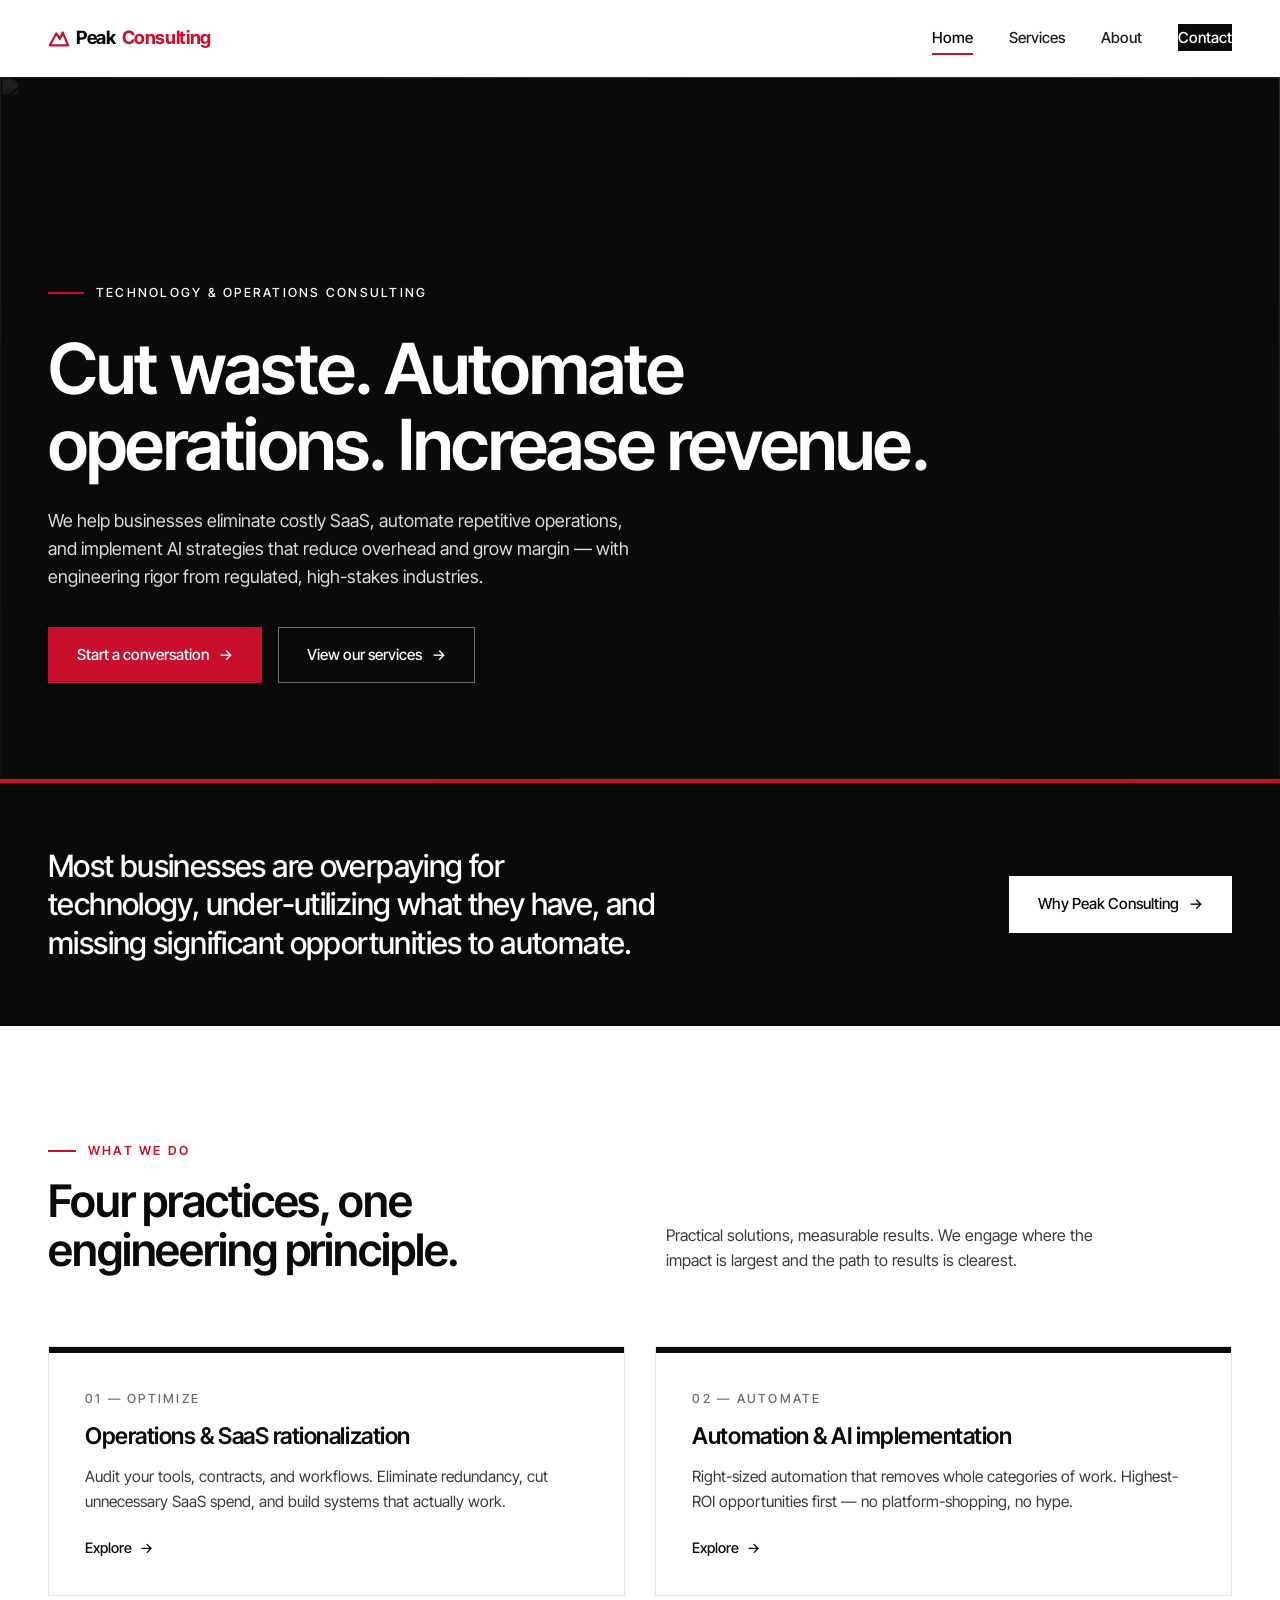
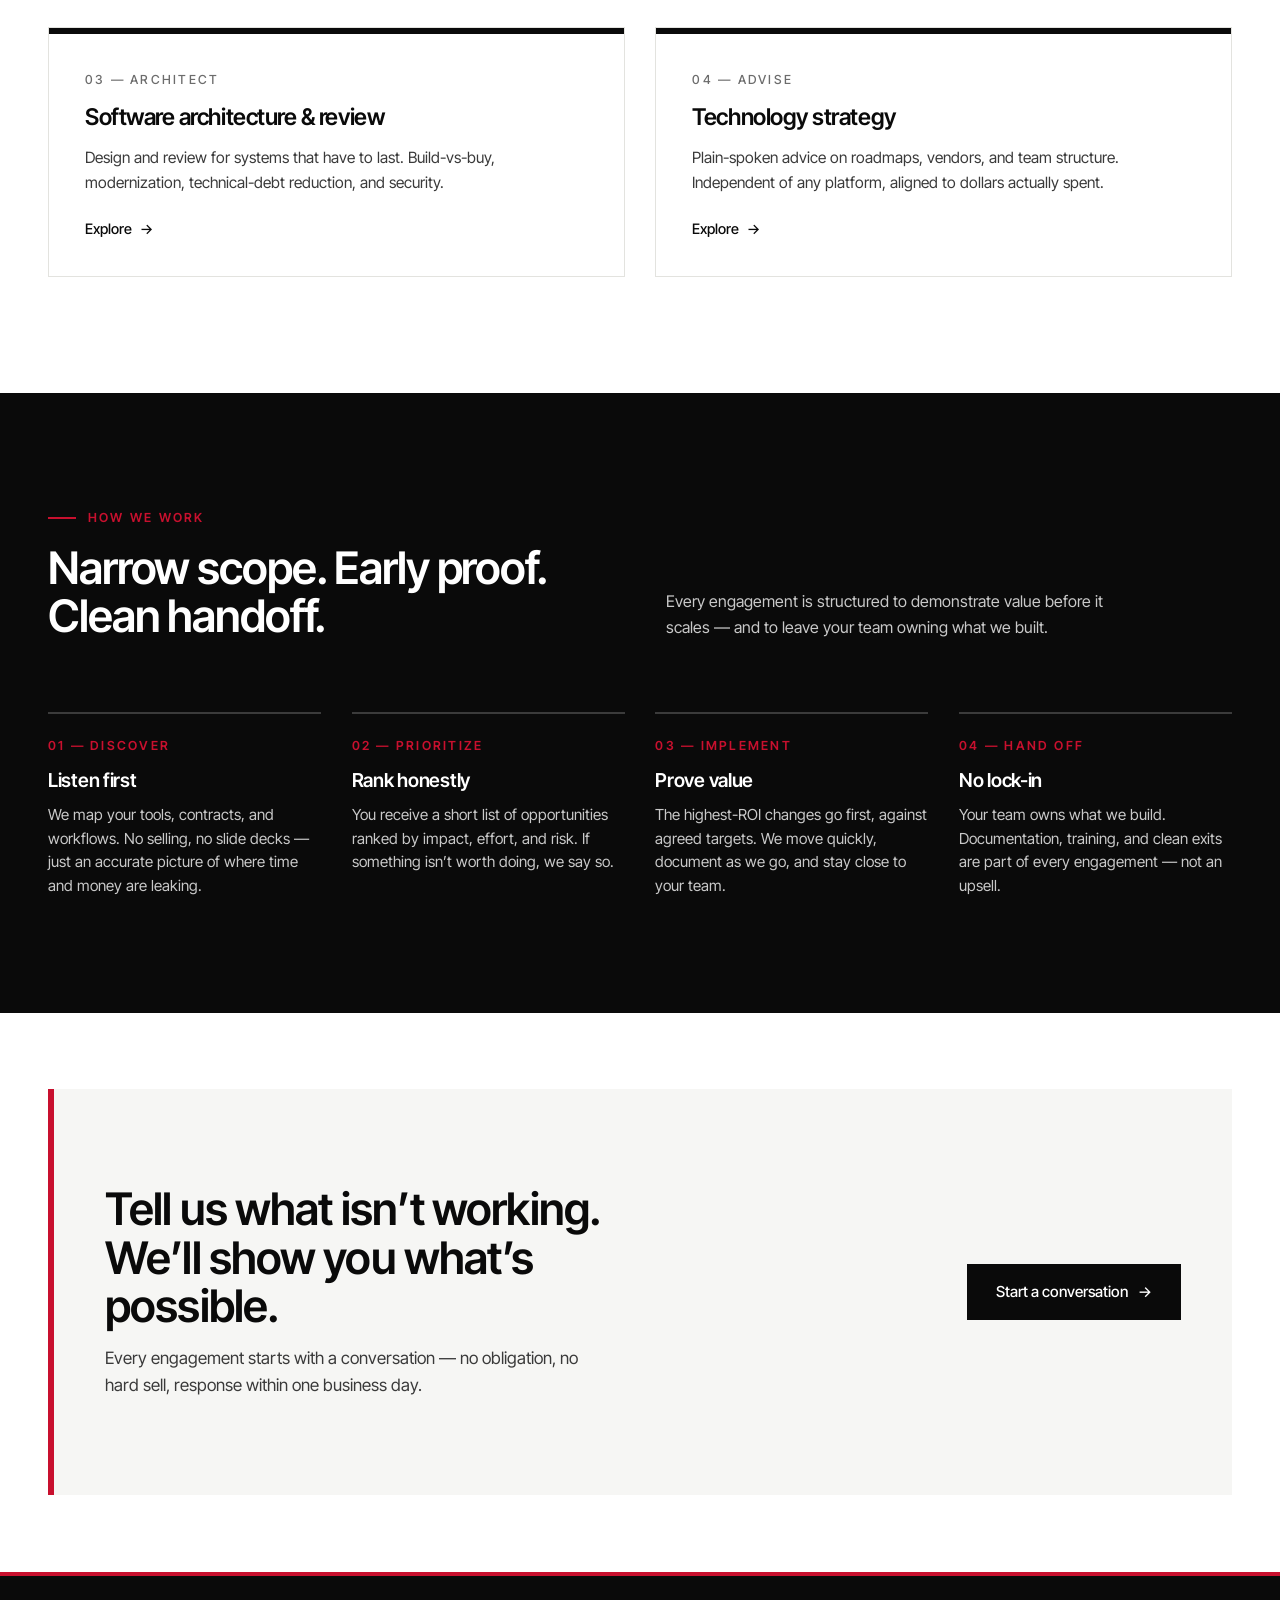
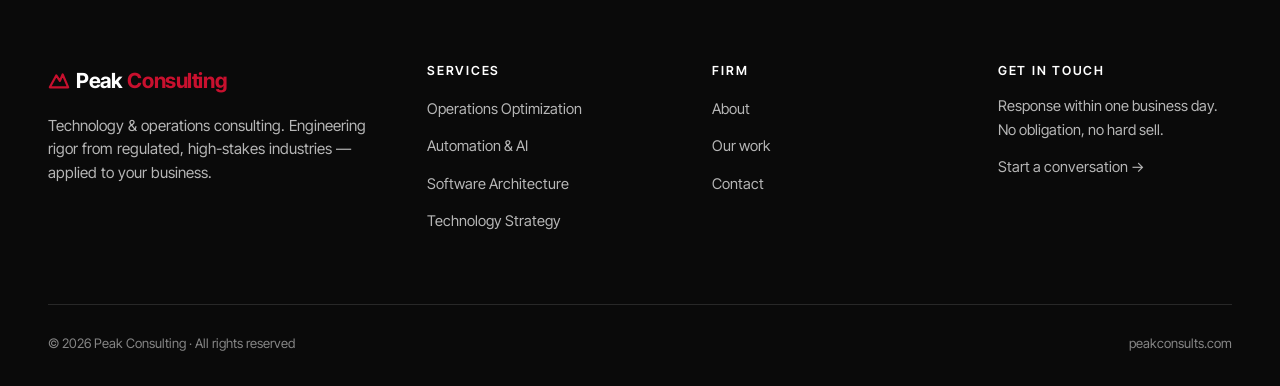
==== commit 1db4fa56: "Redesign site in corporate professional-services style Switches the site to a Bain-inspired aestheti" ====
--- a/index.html
+++ b/index.html
@@ -3,26 +3,26 @@
 <head>
   <meta charset="UTF-8">
   <meta name="viewport" content="width=device-width, initial-scale=1.0">
-  <title>Peak Consults | Technology & Operations Consulting</title>
-  <meta name="description" content="Peak Consults helps businesses eliminate costly SaaS, automate operations, and increase revenue through expert technology strategy and AI implementation.">
+  <title>Peak Consulting | Technology &amp; Operations Consulting</title>
+  <meta name="description" content="Peak Consulting helps businesses eliminate costly SaaS, automate operations, and implement AI through expert technology strategy.">
   <meta name="keywords" content="business consulting, automation, AI implementation, software strategy, operations optimization">
-  <meta property="og:title" content="Peak Consults | Technology & Operations Consulting">
+  <meta property="og:title" content="Peak Consulting | Technology &amp; Operations Consulting">
   <meta property="og:description" content="Eliminate waste. Automate operations. Increase revenue.">
   <meta property="og:type" content="website">
   <meta property="og:url" content="https://www.peakconsults.com">
   <link rel="canonical" href="https://www.peakconsults.com">
   <link rel="icon" href="favicon.svg" type="image/svg+xml">
   <link rel="apple-touch-icon" href="favicon.svg">
-  <meta name="theme-color" content="#0b0f14">
+  <meta name="theme-color" content="#0a0a0a">
   <link rel="preconnect" href="https://fonts.googleapis.com">
   <link rel="preconnect" href="https://fonts.gstatic.com" crossorigin>
-  <link href="https://fonts.googleapis.com/css2?family=Inter:wght@400;500;600;700&family=JetBrains+Mono:wght@400;500&display=swap" rel="stylesheet">
+  <link href="https://fonts.googleapis.com/css2?family=Inter+Tight:wght@400;500;600;700&family=Inter:wght@400;500;600;700&display=swap" rel="stylesheet">
   <link rel="stylesheet" href="css/style.css">
   <script type="application/ld+json">
   {
     "@context": "https://schema.org",
     "@type": "ProfessionalService",
-    "name": "Peak Consults",
+    "name": "Peak Consulting",
     "url": "https://www.peakconsults.com",
     "description": "Technology and operations consulting. We help businesses eliminate costly SaaS, automate operations, and implement AI to reduce overhead and increase revenue.",
     "areaServed": "Worldwide",
@@ -31,13 +31,6 @@
       "Automation & AI Implementation",
       "Software Architecture",
       "Technology Strategy"
-    ],
-    "knowsAbout": [
-      "SaaS rationalization",
-      "Business process automation",
-      "AI implementation",
-      "Software architecture",
-      "Technology strategy"
     ]
   }
   </script>
@@ -46,15 +39,16 @@
 
   <a class="skip-link" href="#main">Skip to content</a>
 
-  <!-- Header -->
   <header class="site-header">
-    <nav class="nav-inner">
-      <a href="index.html" class="logo">Peak<span>Consults</span></a>
+    <nav class="nav-inner" aria-label="Primary">
+      <a href="index.html" class="logo">
+        <svg class="mark" viewBox="0 0 24 24" aria-hidden="true" xmlns="http://www.w3.org/2000/svg"><path d="M2 20 L9 7 L13 13 L16 6 L22 20 Z" fill="none" stroke="#c8102e" stroke-width="2.4" stroke-linejoin="round" stroke-linecap="round"/></svg>Peak<span>Consulting</span>
+      </a>
       <ul class="nav-links" id="primary-nav">
         <li><a href="index.html" class="active">Home</a></li>
         <li><a href="services.html">Services</a></li>
         <li><a href="about.html">About</a></li>
-        <li><a href="contact.html">Contact</a></li>
+        <li><a href="contact.html" class="nav-cta">Contact</a></li>
       </ul>
       <button class="menu-toggle" aria-label="Toggle navigation" aria-expanded="false" aria-controls="primary-nav">
         <span></span><span></span><span></span>
@@ -64,118 +58,165 @@
 
   <main id="main">
 
-  <!-- Hero -->
-  <section class="hero">
-    <div class="container">
-      <div class="hero-content fade-in">
-        <span class="hero-label">Technology & Operations Consulting</span>
-        <h1>Run leaner.<br>Move faster.<br><span class="highlight">Scale smarter.</span></h1>
-        <p>We help businesses eliminate costly SaaS subscriptions, automate repetitive operations, and implement AI-driven strategies that reduce overhead and increase revenue.</p>
-        <div class="btn-group">
-          <a href="contact.html" class="btn btn-primary">Start a conversation <span class="arrow">&rarr;</span></a>
-          <a href="services.html" class="btn btn-outline">View services</a>
-        </div>
-      </div>
-    </div>
-  </section>
-
-  <!-- Services Preview -->
-  <section class="section section-alt">
-    <div class="container">
-      <div class="section-header fade-in">
-        <span class="section-label">What we do</span>
-        <h2>Practical solutions, measurable results</h2>
-        <p>Engineering rigor from regulated, high-stakes industries — applied to your business operations.</p>
-      </div>
-      <div class="services-grid">
-        <div class="service-card fade-in">
-          <div class="service-icon" aria-hidden="true">
-            <svg xmlns="http://www.w3.org/2000/svg" viewBox="0 0 24 24" fill="none" stroke="currentColor" stroke-width="1.6" stroke-linecap="round" stroke-linejoin="round"><path d="M3 12h4l3-9 4 18 3-9h4"/></svg>
-          </div>
-          <h3>Operations Optimization</h3>
-          <p>Audit your current tools and workflows. Eliminate redundancy, cut unnecessary SaaS spend, and build systems that actually work.</p>
-        </div>
-        <div class="service-card fade-in">
-          <div class="service-icon" aria-hidden="true">
-            <svg xmlns="http://www.w3.org/2000/svg" viewBox="0 0 24 24" fill="none" stroke="currentColor" stroke-width="1.6" stroke-linecap="round" stroke-linejoin="round"><path d="M13 2 3 14h8l-1 8 10-12h-8l1-8Z"/></svg>
-          </div>
-          <h3>Automation & AI</h3>
-          <p>Implement intelligent automation and AI solutions that handle repetitive tasks, reduce errors, and free your team for higher-value work.</p>
-        </div>
-        <div class="service-card fade-in">
-          <div class="service-icon" aria-hidden="true">
-            <svg xmlns="http://www.w3.org/2000/svg" viewBox="0 0 24 24" fill="none" stroke="currentColor" stroke-width="1.6" stroke-linecap="round" stroke-linejoin="round"><path d="m3 9 9-6 9 6-9 6-9-6Z"/><path d="m3 14 9 6 9-6"/><path d="m3 19 9 6 9-6" opacity=".5"/></svg>
-          </div>
-          <h3>Software Architecture</h3>
-          <p>Design robust, scalable software systems. Whether building new or fixing what's broken, we architect solutions that last.</p>
-        </div>
-        <div class="service-card fade-in">
-          <div class="service-icon" aria-hidden="true">
-            <svg xmlns="http://www.w3.org/2000/svg" viewBox="0 0 24 24" fill="none" stroke="currentColor" stroke-width="1.6" stroke-linecap="round" stroke-linejoin="round"><circle cx="12" cy="12" r="9"/><path d="M12 3v18M3 12h18M5.6 5.6l12.8 12.8M18.4 5.6 5.6 18.4" opacity=".5"/></svg>
-          </div>
-          <h3>Technology Strategy</h3>
-          <p>Align your technology investments with business goals. Make informed decisions about build vs. buy, vendor selection, and tech debt.</p>
-        </div>
-      </div>
-    </div>
-  </section>
-
-  <!-- Process -->
-  <section class="section">
-    <div class="container">
-      <div class="section-header fade-in">
-        <span class="section-label">How we work</span>
-        <h2>A pragmatic, four-step engagement</h2>
-        <p>Every project starts narrow, proves value early, and scales only what works.</p>
-      </div>
-      <ol class="process-row fade-in">
-        <li class="process-step">
-          <span class="process-num">01</span>
-          <h3>Discover</h3>
-          <p>We map your tools, costs, and workflows to find where time and money are leaking.</p>
-        </li>
-        <li class="process-step">
-          <span class="process-num">02</span>
-          <h3>Prioritize</h3>
-          <p>You get a short list of opportunities ranked by impact, effort, and risk &mdash; no guesswork.</p>
-        </li>
-        <li class="process-step">
-          <span class="process-num">03</span>
-          <h3>Implement</h3>
-          <p>We deliver the highest-impact changes first, with measurable targets agreed up front.</p>
-        </li>
-        <li class="process-step">
-          <span class="process-num">04</span>
-          <h3>Hand off</h3>
-          <p>Your team owns what we build. Clear documentation, no vendor lock-in, no ongoing dependency.</p>
-        </li>
-      </ol>
-    </div>
-  </section>
-
-  <!-- CTA -->
-  <section class="section section-alt">
-    <div class="container">
-      <div class="cta-section fade-in">
-        <h2>Ready to optimize your operations?</h2>
-        <p>Let's identify where technology can save you money and make your business more efficient.</p>
-        <a href="contact.html" class="btn btn-primary">Get in touch <span class="arrow">&rarr;</span></a>
-      </div>
-    </div>
-  </section>
+    <section class="hero">
+      <div class="hero-media" aria-hidden="true">
+        <img src="https://images.unsplash.com/photo-1486406146926-c627a92ad1ab?auto=format&amp;fit=crop&amp;w=2000&amp;q=80" alt="" loading="eager" decoding="async">
+      </div>
+      <div class="container">
+        <p class="hero-eyebrow">Technology &amp; Operations Consulting</p>
+        <h1>Cut waste. Automate operations. Increase revenue.</h1>
+        <p class="hero-sub">We help businesses eliminate costly SaaS, automate repetitive operations, and implement AI strategies that reduce overhead and grow margin &mdash; with engineering rigor from regulated, high-stakes industries.</p>
+        <div class="hero-actions">
+          <a href="contact.html" class="btn btn-primary">Start a conversation <span class="arrow" aria-hidden="true">&rarr;</span></a>
+          <a href="services.html" class="btn btn-ghost">View our services <span class="arrow" aria-hidden="true">&rarr;</span></a>
+        </div>
+      </div>
+    </section>
+
+    <section class="statement">
+      <div class="container">
+        <h2>Most businesses are overpaying for technology, under-utilizing what they have, and missing significant opportunities to automate.</h2>
+        <div class="actions">
+          <a href="about.html" class="btn btn-light">Why Peak Consulting <span class="arrow" aria-hidden="true">&rarr;</span></a>
+        </div>
+      </div>
+    </section>
+
+    <section class="section">
+      <div class="container">
+        <header class="section-head">
+          <div>
+            <p class="section-eyebrow">What we do</p>
+            <h2>Four practices, one engineering principle.</h2>
+          </div>
+          <p class="lede">Practical solutions, measurable results. We engage where the impact is largest and the path to results is clearest.</p>
+        </header>
+        <div class="service-grid">
+          <a class="service-card" href="services.html#operations">
+            <div class="card-accent"></div>
+            <div class="card-body">
+              <span class="card-num">01 &mdash; Optimize</span>
+              <h3>Operations &amp; SaaS rationalization</h3>
+              <p>Audit your tools, contracts, and workflows. Eliminate redundancy, cut unnecessary SaaS spend, and build systems that actually work.</p>
+              <span class="card-link">Explore <span class="arrow" aria-hidden="true">&rarr;</span></span>
+            </div>
+          </a>
+          <a class="service-card" href="services.html#automation">
+            <div class="card-accent"></div>
+            <div class="card-body">
+              <span class="card-num">02 &mdash; Automate</span>
+              <h3>Automation &amp; AI implementation</h3>
+              <p>Right-sized automation that removes whole categories of work. Highest-ROI opportunities first &mdash; no platform-shopping, no hype.</p>
+              <span class="card-link">Explore <span class="arrow" aria-hidden="true">&rarr;</span></span>
+            </div>
+          </a>
+          <a class="service-card" href="services.html#architecture">
+            <div class="card-accent"></div>
+            <div class="card-body">
+              <span class="card-num">03 &mdash; Architect</span>
+              <h3>Software architecture &amp; review</h3>
+              <p>Design and review for systems that have to last. Build-vs-buy, modernization, technical-debt reduction, and security.</p>
+              <span class="card-link">Explore <span class="arrow" aria-hidden="true">&rarr;</span></span>
+            </div>
+          </a>
+          <a class="service-card" href="services.html#strategy">
+            <div class="card-accent"></div>
+            <div class="card-body">
+              <span class="card-num">04 &mdash; Advise</span>
+              <h3>Technology strategy</h3>
+              <p>Plain-spoken advice on roadmaps, vendors, and team structure. Independent of any platform, aligned to dollars actually spent.</p>
+              <span class="card-link">Explore <span class="arrow" aria-hidden="true">&rarr;</span></span>
+            </div>
+          </a>
+        </div>
+      </div>
+    </section>
+
+    <section class="section section-dark">
+      <div class="container">
+        <header class="section-head">
+          <div>
+            <p class="section-eyebrow">How we work</p>
+            <h2>Narrow scope. Early proof. Clean handoff.</h2>
+          </div>
+          <p class="lede">Every engagement is structured to demonstrate value before it scales &mdash; and to leave your team owning what we built.</p>
+        </header>
+        <ol class="process" role="list">
+          <li class="process-step">
+            <span class="num">01 &mdash; Discover</span>
+            <h3>Listen first</h3>
+            <p>We map your tools, contracts, and workflows. No selling, no slide decks &mdash; just an accurate picture of where time and money are leaking.</p>
+          </li>
+          <li class="process-step">
+            <span class="num">02 &mdash; Prioritize</span>
+            <h3>Rank honestly</h3>
+            <p>You receive a short list of opportunities ranked by impact, effort, and risk. If something isn&rsquo;t worth doing, we say so.</p>
+          </li>
+          <li class="process-step">
+            <span class="num">03 &mdash; Implement</span>
+            <h3>Prove value</h3>
+            <p>The highest-ROI changes go first, against agreed targets. We move quickly, document as we go, and stay close to your team.</p>
+          </li>
+          <li class="process-step">
+            <span class="num">04 &mdash; Hand off</span>
+            <h3>No lock-in</h3>
+            <p>Your team owns what we build. Documentation, training, and clean exits are part of every engagement &mdash; not an upsell.</p>
+          </li>
+        </ol>
+      </div>
+    </section>
+
+    <section class="section-tight">
+      <div class="container">
+        <div class="cta-panel">
+          <div>
+            <h2>Tell us what isn&rsquo;t working. We&rsquo;ll show you what&rsquo;s possible.</h2>
+            <p>Every engagement starts with a conversation &mdash; no obligation, no hard sell, response within one business day.</p>
+          </div>
+          <div class="actions">
+            <a href="contact.html" class="btn btn-dark">Start a conversation <span class="arrow" aria-hidden="true">&rarr;</span></a>
+          </div>
+        </div>
+      </div>
+    </section>
 
   </main>
 
-  <!-- Footer -->
   <footer class="site-footer">
     <div class="container">
-      <div class="footer-inner">
-        <span class="footer-copy">&copy; 2026 Peak Consults. All rights reserved.</span>
-        <ul class="footer-links">
-          <li><a href="services.html">Services</a></li>
-          <li><a href="about.html">About</a></li>
-          <li><a href="contact.html">Contact</a></li>
-        </ul>
+      <div class="footer-top">
+        <div class="footer-brand">
+          <a href="index.html" class="logo">
+            <svg class="mark" viewBox="0 0 24 24" aria-hidden="true" xmlns="http://www.w3.org/2000/svg"><path d="M2 20 L9 7 L13 13 L16 6 L22 20 Z" fill="none" stroke="#c8102e" stroke-width="2.4" stroke-linejoin="round" stroke-linecap="round"/></svg>Peak<span>Consulting</span>
+          </a>
+          <p>Technology &amp; operations consulting. Engineering rigor from regulated, high-stakes industries &mdash; applied to your business.</p>
+        </div>
+        <div class="footer-col">
+          <h4>Services</h4>
+          <ul>
+            <li><a href="services.html#operations">Operations Optimization</a></li>
+            <li><a href="services.html#automation">Automation &amp; AI</a></li>
+            <li><a href="services.html#architecture">Software Architecture</a></li>
+            <li><a href="services.html#strategy">Technology Strategy</a></li>
+          </ul>
+        </div>
+        <div class="footer-col">
+          <h4>Firm</h4>
+          <ul>
+            <li><a href="about.html">About</a></li>
+            <li><a href="services.html">Our work</a></li>
+            <li><a href="contact.html">Contact</a></li>
+          </ul>
+        </div>
+        <div class="footer-col">
+          <h4>Get in touch</h4>
+          <p>Response within one business day. No obligation, no hard sell.</p>
+          <p style="margin-top:14px;"><a href="contact.html">Start a conversation &rarr;</a></p>
+        </div>
+      </div>
+      <div class="footer-bottom">
+        <span>&copy; 2026 Peak Consulting &middot; All rights reserved</span>
+        <span>peakconsults.com</span>
       </div>
     </div>
   </footer>
--- a/css/style.css
+++ b/css/style.css
@@ -1,26 +1,33 @@
-/* ===== Reset & Base ===== */
+/* ==========================================================
+   Peak Consulting — corporate professional services theme
+   Inspired by top-tier consulting (Bain, McKinsey, BCG)
+   ========================================================== */
+
 *, *::before, *::after { box-sizing: border-box; margin: 0; padding: 0; }
 
 :root {
-  --bg:        #0b0f14;
-  --bg-alt:    #111820;
-  --surface:   #1a2230;
-  --border:    #243040;
-  --text:      #c8d0da;
-  --text-dim:  #7a8a9e;
-  --heading:   #e8ecf1;
-  --accent:    #3b8beb;
-  --accent-h:  #5aa3f5;
-  --white:     #f0f4f8;
-  --font:      'Inter', -apple-system, BlinkMacSystemFont, 'Segoe UI', Roboto, sans-serif;
-  --mono:      'JetBrains Mono', 'Fira Code', monospace;
-  --max-w:     1100px;
-  --radius:    6px;
-  --transition: 0.25s ease;
+  --white:        #ffffff;
+  --off:          #f6f6f4;
+  --off-2:        #ececea;
+  --ink:          #0a0a0a;
+  --ink-2:        #1f1f1f;
+  --body:         #3a3a3a;
+  --muted:        #6c6c6c;
+  --rule:         #e3e3df;
+  --rule-2:       #cfcfca;
+  --dark:         #0a0a0a;
+  --dark-2:       #161616;
+  --accent:       #c8102e;
+  --accent-h:     #a40c24;
+
+  --sans: 'Inter Tight', 'Inter', -apple-system, BlinkMacSystemFont, 'Segoe UI', Roboto, 'Helvetica Neue', Arial, sans-serif;
+
+  --max-w: 1280px;
+  --pad-x: clamp(20px, 4vw, 48px);
+  --t: 200ms ease;
 }
 
 html { scroll-behavior: smooth; }
-
 @media (prefers-reduced-motion: reduce) {
   html { scroll-behavior: auto; }
   *, *::before, *::after {
@@ -31,56 +38,72 @@
 }
 
 body {
-  font-family: var(--font);
-  background: var(--bg);
-  color: var(--text);
-  line-height: 1.7;
-  font-size: 16px;
+  font-family: var(--sans);
+  background: var(--white);
+  color: var(--body);
+  font-size: 17px;
+  line-height: 1.6;
   -webkit-font-smoothing: antialiased;
   -moz-osx-font-smoothing: grayscale;
   text-rendering: optimizeLegibility;
 }
 
-a { color: var(--accent); text-decoration: none; transition: color var(--transition); }
-a:hover { color: var(--accent-h); }
-
 img, svg { max-width: 100%; display: block; }
+::selection { background: var(--accent); color: var(--white); }
+
+a {
+  color: var(--ink);
+  text-decoration: none;
+  transition: color var(--t);
+}
+a:hover { color: var(--accent); }
 
 h1, h2, h3, h4 {
-  color: var(--heading);
-  font-weight: 600;
-  line-height: 1.2;
-  letter-spacing: -0.01em;
-}
-
-/* Visible focus for keyboard users */
+  color: var(--ink);
+  font-weight: 600;
+  line-height: 1.08;
+  letter-spacing: -0.025em;
+  font-family: var(--sans);
+}
+
+h1 { font-size: clamp(2.4rem, 5.6vw, 4.4rem); font-weight: 600; }
+h2 { font-size: clamp(1.9rem, 3.6vw, 2.8rem); }
+h3 { font-size: clamp(1.15rem, 1.6vw, 1.35rem); }
+
+p { color: var(--body); }
+
+.container {
+  max-width: var(--max-w);
+  margin: 0 auto;
+  padding: 0 var(--pad-x);
+}
+
+.section { padding: clamp(72px, 9vw, 120px) 0; }
+.section-tight { padding: clamp(48px, 6vw, 80px) 0; }
+.section-off { background: var(--off); }
+.section-dark { background: var(--dark); color: var(--off); }
+.section-dark h1, .section-dark h2, .section-dark h3 { color: var(--white); }
+.section-dark p { color: rgba(255, 255, 255, 0.78); }
+
+/* ===== Skip / a11y ===== */
+.skip-link {
+  position: absolute;
+  left: 16px; top: -100px;
+  z-index: 200;
+  background: var(--ink);
+  color: var(--white);
+  padding: 10px 16px;
+  font-size: 0.9rem;
+  font-weight: 500;
+  transition: top var(--t);
+}
+.skip-link:focus, .skip-link:focus-visible { top: 16px; color: var(--white); }
+
 :focus-visible {
   outline: 2px solid var(--accent);
   outline-offset: 3px;
-  border-radius: 3px;
-}
-
-/* Skip link */
-.skip-link {
-  position: absolute;
-  left: 12px;
-  top: -100px;
-  z-index: 200;
-  background: var(--accent);
-  color: var(--white);
-  padding: 10px 16px;
-  border-radius: var(--radius);
-  font-weight: 600;
-  font-size: 0.9rem;
-  transition: top var(--transition);
-}
-.skip-link:focus,
-.skip-link:focus-visible {
-  top: 12px;
-  color: var(--white);
-}
-
-/* Visually-hidden helper */
+}
+
 .visually-hidden {
   position: absolute !important;
   width: 1px; height: 1px;
@@ -89,778 +112,775 @@
   white-space: nowrap; border: 0;
 }
 
-/* ===== Layout ===== */
-.container { max-width: var(--max-w); margin: 0 auto; padding: 0 24px; }
-
 /* ===== Header / Nav ===== */
 .site-header {
-  position: fixed;
+  position: sticky;
   top: 0;
-  left: 0;
-  right: 0;
   z-index: 100;
-  background: rgba(11, 15, 20, 0.85);
-  backdrop-filter: blur(12px);
-  -webkit-backdrop-filter: blur(12px);
-  border-bottom: 1px solid var(--border);
-  transition: background var(--transition);
-}
+  background: rgba(255, 255, 255, 0.96);
+  backdrop-filter: saturate(140%) blur(10px);
+  -webkit-backdrop-filter: saturate(140%) blur(10px);
+  border-bottom: 1px solid transparent;
+  transition: border-color var(--t);
+}
+.site-header.is-scrolled { border-bottom-color: var(--rule); }
 
 .nav-inner {
   max-width: var(--max-w);
   margin: 0 auto;
-  padding: 0 24px;
+  padding: 0 var(--pad-x);
   display: flex;
   align-items: center;
   justify-content: space-between;
-  height: 64px;
+  height: 76px;
 }
 
 .logo {
-  font-size: 1.2rem;
+  display: inline-flex;
+  align-items: center;
+  gap: 6px;
+  font-size: 1.15rem;
   font-weight: 700;
-  color: var(--white);
   letter-spacing: -0.02em;
+  color: var(--ink);
+}
+.logo:hover { color: var(--ink); }
+.logo .mark {
+  width: 22px; height: 22px;
+  display: inline-block;
+  flex-shrink: 0;
 }
 .logo span { color: var(--accent); }
 
-.nav-links { display: flex; gap: 32px; list-style: none; }
-
+.nav-links {
+  display: flex;
+  gap: 36px;
+  list-style: none;
+  align-items: center;
+}
 .nav-links a {
-  color: var(--text-dim);
-  font-size: 0.9rem;
-  font-weight: 500;
-  transition: color var(--transition);
+  font-size: 0.95rem;
+  font-weight: 500;
+  color: var(--ink-2);
   position: relative;
-}
-
+  padding: 4px 0;
+}
 .nav-links a::after {
   content: '';
   position: absolute;
-  bottom: -4px;
-  left: 0;
-  width: 0;
+  left: 0; right: 0; bottom: -4px;
   height: 2px;
   background: var(--accent);
-  transition: width var(--transition);
-}
-
-.nav-links a:hover,
-.nav-links a.active {
-  color: var(--white);
-}
-
+  transform: scaleX(0);
+  transform-origin: left;
+  transition: transform var(--t);
+}
+.nav-links a:hover { color: var(--ink); }
 .nav-links a:hover::after,
-.nav-links a.active::after {
-  width: 100%;
-}
-
-/* Mobile menu toggle */
+.nav-links a.active::after { transform: scaleX(1); }
+.nav-links a.active { color: var(--ink); }
+
+.nav-cta {
+  background: var(--ink);
+  color: var(--white) !important;
+  padding: 10px 18px;
+  font-weight: 500;
+  transition: background var(--t);
+}
+.nav-cta:hover { background: var(--accent); }
+.nav-cta::after { display: none; }
+
 .menu-toggle {
   display: none;
   background: none;
   border: none;
   cursor: pointer;
-  padding: 4px;
-}
-
+  padding: 6px;
+}
 .menu-toggle span {
   display: block;
   width: 24px;
   height: 2px;
-  background: var(--text);
+  background: var(--ink);
   margin: 5px 0;
-  transition: var(--transition);
-  border-radius: 2px;
+  transition: var(--t);
 }
 
 /* ===== Hero ===== */
 .hero {
-  min-height: 100vh;
-  display: flex;
-  align-items: center;
-  padding-top: 64px;
   position: relative;
+  min-height: clamp(540px, 78vh, 720px);
+  background: var(--dark);
+  color: var(--white);
   overflow: hidden;
-}
-
+  display: flex;
+  align-items: flex-end;
+  isolation: isolate;
+}
+
+.hero-media {
+  position: absolute;
+  inset: 0;
+  z-index: -2;
+}
+.hero-media img {
+  width: 100%; height: 100%;
+  object-fit: cover;
+  opacity: 0.55;
+  filter: grayscale(15%) contrast(1.05);
+}
 .hero::before {
   content: '';
   position: absolute;
-  top: -50%;
-  right: -20%;
-  width: 600px;
-  height: 600px;
-  background: radial-gradient(circle, rgba(59, 139, 235, 0.08) 0%, transparent 70%);
-  pointer-events: none;
-}
-
-.hero-content { max-width: 720px; }
-
-.hero-label {
+  inset: 0;
+  z-index: -1;
+  background:
+    linear-gradient(180deg, rgba(10,10,10,0.4) 0%, rgba(10,10,10,0.85) 100%),
+    linear-gradient(90deg, rgba(10,10,10,0.7) 0%, rgba(10,10,10,0.2) 60%, rgba(10,10,10,0.5) 100%);
+}
+
+.hero .container {
+  width: 100%;
+  padding-top: clamp(96px, 14vw, 160px);
+  padding-bottom: clamp(56px, 8vw, 96px);
+}
+
+.hero-eyebrow {
+  display: inline-flex;
+  align-items: center;
+  gap: 12px;
+  font-size: 0.78rem;
+  letter-spacing: 0.18em;
+  text-transform: uppercase;
+  color: var(--white);
+  font-weight: 500;
+  margin-bottom: 28px;
+}
+.hero-eyebrow::before {
+  content: '';
   display: inline-block;
-  font-family: var(--mono);
-  font-size: 0.8rem;
-  color: var(--accent);
-  letter-spacing: 0.08em;
-  text-transform: uppercase;
-  margin-bottom: 20px;
-  padding: 6px 14px;
-  border: 1px solid var(--border);
-  border-radius: 20px;
-  background: var(--surface);
+  width: 36px; height: 2px;
+  background: var(--accent);
 }
 
 .hero h1 {
-  font-size: clamp(2.4rem, 5vw, 3.6rem);
-  letter-spacing: -0.03em;
+  color: var(--white);
+  max-width: 22ch;
   margin-bottom: 24px;
-}
-
-.hero h1 .highlight {
-  background: linear-gradient(135deg, var(--accent), #60b0ff);
-  -webkit-background-clip: text;
-  -webkit-text-fill-color: transparent;
-  background-clip: text;
-}
-
-.hero p {
-  font-size: 1.15rem;
-  color: var(--text-dim);
-  max-width: 560px;
-  margin-bottom: 40px;
-  line-height: 1.8;
+  font-weight: 600;
+}
+
+.hero-sub {
+  color: rgba(255, 255, 255, 0.86);
+  max-width: 60ch;
+  font-size: clamp(1.05rem, 1.4vw, 1.2rem);
+  line-height: 1.55;
+  margin-bottom: 36px;
+}
+
+.hero-actions {
+  display: flex;
+  gap: 16px;
+  flex-wrap: wrap;
 }
 
 /* ===== Buttons ===== */
 .btn {
   display: inline-flex;
   align-items: center;
-  gap: 8px;
-  padding: 14px 28px;
+  gap: 10px;
+  padding: 15px 28px;
   font-size: 0.95rem;
-  font-weight: 600;
-  border-radius: var(--radius);
-  border: none;
+  font-weight: 500;
+  font-family: var(--sans);
   cursor: pointer;
-  transition: all var(--transition);
-  font-family: var(--font);
-}
+  border: 1px solid transparent;
+  border-radius: 0;
+  transition: background var(--t), color var(--t), border-color var(--t);
+  text-decoration: none;
+}
+.btn .arrow { transition: transform var(--t); }
+.btn:hover .arrow { transform: translateX(4px); }
 
 .btn-primary {
   background: var(--accent);
   color: var(--white);
-}
-.btn-primary:hover {
-  background: var(--accent-h);
-  color: var(--white);
-  transform: translateY(-1px);
-  box-shadow: 0 8px 24px rgba(59, 139, 235, 0.25);
-}
-
-.btn-outline {
+  border-color: var(--accent);
+}
+.btn-primary:hover { background: var(--accent-h); border-color: var(--accent-h); color: var(--white); }
+
+.btn-light {
+  background: var(--white);
+  color: var(--ink);
+  border-color: var(--white);
+}
+.btn-light:hover { background: var(--accent); color: var(--white); border-color: var(--accent); }
+
+.btn-ghost {
   background: transparent;
-  color: var(--text);
-  border: 1px solid var(--border);
-}
-.btn-outline:hover {
-  border-color: var(--accent);
-  color: var(--white);
-}
-
-.btn-group { display: flex; gap: 16px; flex-wrap: wrap; }
-
-.btn .arrow { transition: transform var(--transition); }
-.btn:hover .arrow { transform: translateX(3px); }
-
-/* ===== Sections ===== */
-.section {
-  padding: 100px 0;
-}
-
-.section-alt {
-  background: var(--bg-alt);
-}
-
-.section-header {
-  margin-bottom: 60px;
-}
-
-.section-header h2 {
-  font-size: clamp(1.8rem, 3.5vw, 2.4rem);
+  color: var(--white);
+  border-color: rgba(255,255,255,0.4);
+}
+.btn-ghost:hover { background: var(--white); color: var(--ink); border-color: var(--white); }
+
+.btn-dark {
+  background: var(--ink);
+  color: var(--white);
+  border-color: var(--ink);
+}
+.btn-dark:hover { background: var(--accent); border-color: var(--accent); color: var(--white); }
+
+/* ===== Statement bar ===== */
+.statement {
+  background: var(--ink);
+  color: var(--white);
+  padding: clamp(40px, 5vw, 64px) 0;
+  border-top: 4px solid var(--accent);
+}
+.statement .container {
+  display: grid;
+  grid-template-columns: 2fr 1fr;
+  gap: clamp(24px, 4vw, 56px);
+  align-items: center;
+}
+.statement h2 {
+  color: var(--white);
+  font-size: clamp(1.4rem, 2.4vw, 2rem);
+  font-weight: 500;
   letter-spacing: -0.02em;
+  line-height: 1.25;
+  max-width: 32ch;
+}
+.statement .actions {
+  justify-self: end;
+}
+
+/* ===== Section heads ===== */
+.section-head {
+  display: grid;
+  grid-template-columns: 1fr 1fr;
+  gap: clamp(24px, 4vw, 56px);
+  margin-bottom: clamp(48px, 6vw, 72px);
+  align-items: end;
+}
+.section-eyebrow {
+  font-size: 0.78rem;
+  letter-spacing: 0.18em;
+  text-transform: uppercase;
+  color: var(--accent);
+  font-weight: 600;
   margin-bottom: 16px;
-}
-
-.section-header p {
-  color: var(--text-dim);
-  font-size: 1.05rem;
-  max-width: 560px;
-}
-
-.section-label {
+  display: flex;
+  align-items: center;
+  gap: 12px;
+}
+.section-eyebrow::before {
+  content: '';
   display: inline-block;
-  font-family: var(--mono);
-  font-size: 0.75rem;
+  width: 28px; height: 2px;
+  background: var(--accent);
+}
+.section-head h2 { max-width: 22ch; }
+.section-head .lede {
+  color: var(--body);
+  font-size: clamp(1rem, 1.2vw, 1.1rem);
+  max-width: 50ch;
+  justify-self: start;
+}
+.section-dark .section-eyebrow { color: var(--accent); }
+.section-dark .section-eyebrow::before { background: var(--accent); }
+.section-dark .section-head .lede { color: rgba(255,255,255,0.78); }
+
+/* ===== Service cards ===== */
+.service-grid {
+  display: grid;
+  grid-template-columns: repeat(2, 1fr);
+  gap: clamp(20px, 2.4vw, 32px);
+}
+.service-card {
+  display: flex;
+  flex-direction: column;
+  background: var(--white);
+  border: 1px solid var(--rule);
+  text-decoration: none;
+  color: inherit;
+  transition: transform var(--t), box-shadow var(--t), border-color var(--t);
+  position: relative;
+  overflow: hidden;
+}
+.service-card:hover {
+  transform: translateY(-3px);
+  border-color: var(--ink);
+  box-shadow: 0 24px 48px -24px rgba(0,0,0,0.18);
+}
+.service-card .card-accent {
+  height: 6px;
+  background: var(--ink);
+  transition: background var(--t);
+}
+.service-card:hover .card-accent { background: var(--accent); }
+
+.service-card .card-body {
+  padding: clamp(28px, 3vw, 36px);
+  display: flex;
+  flex-direction: column;
+  gap: 14px;
+  flex: 1;
+}
+.service-card .card-num {
+  font-size: 0.78rem;
+  letter-spacing: 0.18em;
+  text-transform: uppercase;
+  color: var(--muted);
+  font-weight: 500;
+}
+.service-card h3 {
+  font-size: clamp(1.25rem, 1.8vw, 1.5rem);
+  font-weight: 600;
+  line-height: 1.2;
+  letter-spacing: -0.02em;
+  color: var(--ink);
+}
+.service-card p {
+  color: var(--body);
+  font-size: 0.97rem;
+  line-height: 1.6;
+}
+.service-card .card-link {
+  margin-top: auto;
+  padding-top: 8px;
+  font-size: 0.9rem;
+  font-weight: 500;
+  color: var(--ink);
+  display: inline-flex;
+  align-items: center;
+  gap: 8px;
+}
+.service-card:hover .card-link { color: var(--accent); }
+.service-card:hover .card-link .arrow { transform: translateX(4px); }
+.card-link .arrow { transition: transform var(--t); }
+
+/* ===== Process steps ===== */
+.process {
+  display: grid;
+  grid-template-columns: repeat(4, 1fr);
+  gap: clamp(20px, 2.4vw, 32px);
+  list-style: none;
+}
+.process-step {
+  border-top: 2px solid var(--white);
+  padding-top: 22px;
+  position: relative;
+}
+.section-dark .process-step { border-top-color: rgba(255,255,255,0.2); }
+.process-step .num {
+  font-size: 0.78rem;
+  letter-spacing: 0.18em;
+  text-transform: uppercase;
   color: var(--accent);
-  letter-spacing: 0.1em;
-  text-transform: uppercase;
+  font-weight: 600;
+  display: block;
+  margin-bottom: 14px;
+}
+.process-step h3 {
+  font-size: 1.2rem;
+  font-weight: 600;
   margin-bottom: 12px;
-}
-
-/* ===== Service Cards ===== */
-.services-grid {
-  display: grid;
-  grid-template-columns: repeat(auto-fit, minmax(280px, 1fr));
-  gap: 24px;
-}
-
-.service-card {
-  background: var(--surface);
-  border: 1px solid var(--border);
-  border-radius: var(--radius);
-  padding: 36px 28px;
-  transition: all var(--transition);
-}
-
-.service-card:hover {
-  border-color: var(--accent);
-  transform: translateY(-2px);
-  box-shadow: 0 12px 40px rgba(0, 0, 0, 0.3);
-}
-
-.service-icon {
-  width: 44px;
-  height: 44px;
-  background: rgba(59, 139, 235, 0.12);
-  border: 1px solid rgba(59, 139, 235, 0.18);
-  border-radius: var(--radius);
-  display: inline-flex;
-  align-items: center;
-  justify-content: center;
-  margin-bottom: 20px;
+  color: var(--white);
+  letter-spacing: -0.015em;
+}
+.process-step p {
+  color: rgba(255,255,255,0.78);
+  font-size: 0.95rem;
+  line-height: 1.55;
+}
+
+/* ===== CTA panel ===== */
+.cta-panel {
+  background: var(--off);
+  padding: clamp(56px, 8vw, 96px) clamp(24px, 4vw, 64px);
+  display: grid;
+  grid-template-columns: 1.4fr 1fr;
+  gap: clamp(24px, 4vw, 64px);
+  align-items: center;
+  border-left: 6px solid var(--accent);
+}
+.cta-panel h2 {
+  font-weight: 600;
+  max-width: 22ch;
+  letter-spacing: -0.02em;
+}
+.cta-panel p {
+  color: var(--body);
+  margin-top: 14px;
+  max-width: 50ch;
+}
+.cta-panel .actions {
+  justify-self: end;
+}
+
+/* ===== Page hero (interior) ===== */
+.page-hero {
+  background: var(--dark);
+  color: var(--white);
+  padding: clamp(120px, 14vw, 180px) 0 clamp(56px, 8vw, 96px);
+  border-bottom: 4px solid var(--accent);
+}
+.page-hero .hero-eyebrow { color: var(--white); }
+.page-hero h1 {
+  color: var(--white);
+  font-weight: 600;
+  max-width: 22ch;
+}
+.page-hero h1 em { font-style: normal; color: var(--accent); }
+.page-hero .lede {
+  color: rgba(255,255,255,0.84);
+  max-width: 60ch;
+  font-size: clamp(1.05rem, 1.3vw, 1.18rem);
+  margin-top: 22px;
+  line-height: 1.55;
+}
+
+/* ===== Service detail (services page) ===== */
+.service-detail {
+  display: grid;
+  grid-template-columns: 1fr 1.3fr;
+  gap: clamp(28px, 4vw, 64px);
+  padding: clamp(48px, 6vw, 80px) 0;
+  border-bottom: 1px solid var(--rule);
+  align-items: start;
+}
+.service-detail:first-of-type { border-top: 1px solid var(--rule); }
+
+.service-detail .detail-num {
+  font-size: 0.78rem;
+  letter-spacing: 0.18em;
+  text-transform: uppercase;
   color: var(--accent);
-  transition: background var(--transition), border-color var(--transition);
-}
-
-.service-icon svg {
-  width: 22px;
-  height: 22px;
-}
-
-.service-card:hover .service-icon {
-  background: rgba(59, 139, 235, 0.2);
-  border-color: rgba(59, 139, 235, 0.32);
-}
-
-.service-card h3 {
-  font-size: 1.15rem;
+  font-weight: 600;
   margin-bottom: 12px;
-}
-
-.service-card p {
-  color: var(--text-dim);
-  font-size: 0.95rem;
-  line-height: 1.7;
-}
-
-/* ===== Stats Row ===== */
-.stats-row {
-  display: grid;
-  grid-template-columns: repeat(auto-fit, minmax(200px, 1fr));
-  gap: 24px;
-  margin-top: 60px;
-}
-
-.stat {
-  text-align: center;
-  padding: 32px 20px;
-  border: 1px solid var(--border);
-  border-radius: var(--radius);
-  background: var(--surface);
-}
-
-.stat-number {
-  font-size: 2.2rem;
-  font-weight: 700;
-  color: var(--accent);
-  display: block;
-  margin-bottom: 4px;
-}
-
-.stat-label {
-  font-size: 0.85rem;
-  color: var(--text-dim);
-  text-transform: uppercase;
-  letter-spacing: 0.05em;
-}
-
-/* ===== About ===== */
-.about-content {
-  display: grid;
-  grid-template-columns: 1fr 1fr;
-  gap: 60px;
+  display: flex;
+  align-items: center;
+  gap: 10px;
+}
+.service-detail .detail-num::before {
+  content: '';
+  display: inline-block;
+  width: 24px; height: 2px;
+  background: var(--accent);
+}
+
+.service-detail h3 {
+  font-size: clamp(1.5rem, 2.2vw, 1.9rem);
+  font-weight: 600;
+  letter-spacing: -0.02em;
+  margin-bottom: 18px;
+  line-height: 1.15;
+}
+.service-detail p {
+  color: var(--body);
+  margin-bottom: 14px;
+  font-size: 1rem;
+  max-width: 56ch;
+}
+.service-detail ul {
+  list-style: none;
+  margin-top: 8px;
+  border-top: 1px solid var(--rule);
+}
+.service-detail ul li {
+  font-size: 0.97rem;
+  color: var(--ink-2);
+  padding: 14px 0;
+  border-bottom: 1px solid var(--rule);
+  display: flex;
+  align-items: flex-start;
+  gap: 12px;
+}
+.service-detail ul li::before {
+  content: '';
+  display: inline-block;
+  width: 6px; height: 6px;
+  background: var(--accent);
+  margin-top: 9px;
+  flex-shrink: 0;
+}
+
+/* ===== About page ===== */
+.about-grid {
+  display: grid;
+  grid-template-columns: 1.5fr 1fr;
+  gap: clamp(40px, 6vw, 88px);
   align-items: start;
 }
-
-.about-text p {
-  margin-bottom: 20px;
-  color: var(--text);
-}
-
-.about-text p:first-child {
-  font-size: 1.1rem;
-}
-
+.about-text > p {
+  color: var(--body);
+  margin-bottom: 18px;
+  font-size: 1.02rem;
+  max-width: 60ch;
+}
+.about-text > p:first-child {
+  font-size: clamp(1.2rem, 1.8vw, 1.45rem);
+  line-height: 1.4;
+  color: var(--ink);
+  font-weight: 500;
+  margin-bottom: 28px;
+}
+.about-text h3 {
+  font-size: 1.4rem;
+  font-weight: 600;
+  margin-top: 40px;
+  margin-bottom: 18px;
+  color: var(--ink);
+}
 .approach-list {
   list-style: none;
-  margin-top: 32px;
-}
-
+  border-top: 1px solid var(--rule);
+}
 .approach-list li {
-  padding: 14px 0;
-  border-bottom: 1px solid var(--border);
-  display: flex;
-  align-items: flex-start;
+  display: grid;
+  grid-template-columns: auto 1fr;
+  gap: 14px;
+  padding: 16px 0;
+  border-bottom: 1px solid var(--rule);
+  font-size: 0.98rem;
+  color: var(--ink-2);
+  line-height: 1.55;
+}
+.approach-list .check {
+  color: var(--accent);
+  font-weight: 700;
+  font-size: 0.95rem;
+}
+
+.about-sidebar {
+  background: var(--off);
+  padding: clamp(28px, 3vw, 36px);
+  border-top: 4px solid var(--accent);
+}
+.about-sidebar h3 {
+  font-size: 0.78rem;
+  letter-spacing: 0.18em;
+  text-transform: uppercase;
+  color: var(--ink-2);
+  font-weight: 600;
+  margin-bottom: 20px;
+}
+.expertise-list { list-style: none; }
+.expertise-list li {
+  font-size: 0.95rem;
+  color: var(--ink-2);
+  padding: 12px 0;
+  border-bottom: 1px solid var(--rule);
+  display: flex;
+  justify-content: space-between;
+  align-items: baseline;
   gap: 12px;
-  font-size: 0.95rem;
-}
-
-.approach-list li:last-child { border-bottom: none; }
-
-.check {
+}
+.expertise-list li:last-child { border-bottom: none; }
+.expertise-tag {
+  font-size: 0.72rem;
+  letter-spacing: 0.1em;
+  text-transform: uppercase;
   color: var(--accent);
-  font-weight: bold;
-  flex-shrink: 0;
-  margin-top: 2px;
-}
-
-.about-sidebar {
-  background: var(--surface);
-  border: 1px solid var(--border);
-  border-radius: var(--radius);
-  padding: 36px;
-}
-
-.about-sidebar h3 {
-  font-size: 1.1rem;
-  margin-bottom: 20px;
-}
-
-.expertise-list {
-  list-style: none;
-}
-
-.expertise-list li {
-  padding: 10px 0;
-  font-size: 0.9rem;
-  color: var(--text-dim);
-  border-bottom: 1px solid var(--border);
-  display: flex;
-  justify-content: space-between;
-  align-items: center;
-}
-
-.expertise-list li:last-child { border-bottom: none; }
-
-.expertise-tag {
-  font-family: var(--mono);
-  font-size: 0.75rem;
+  font-weight: 600;
+}
+
+/* ===== Contact ===== */
+.contact-grid {
+  display: grid;
+  grid-template-columns: 1fr 1.2fr;
+  gap: clamp(40px, 6vw, 88px);
+  align-items: start;
+}
+.contact-info > p {
+  color: var(--body);
+  margin-bottom: 28px;
+  font-size: 1.05rem;
+  max-width: 50ch;
+}
+.contact-info h3 {
+  font-size: 0.78rem;
+  letter-spacing: 0.18em;
+  text-transform: uppercase;
   color: var(--accent);
-  background: rgba(59, 139, 235, 0.1);
-  padding: 2px 8px;
-  border-radius: 3px;
-}
-
-/* ===== Contact ===== */
-.contact-layout {
-  display: grid;
-  grid-template-columns: 1fr 1fr;
-  gap: 60px;
-  align-items: start;
-}
-
-.contact-info h2 {
-  font-size: 2rem;
+  font-weight: 600;
   margin-bottom: 16px;
 }
-
-.contact-info > p {
-  color: var(--text-dim);
-  margin-bottom: 32px;
-  font-size: 1.05rem;
-}
-
-.contact-methods {
-  list-style: none;
-  margin-bottom: 32px;
-}
-
-.contact-methods li {
-  padding: 16px 0;
-  border-bottom: 1px solid var(--border);
-  display: flex;
-  align-items: center;
-  gap: 12px;
-}
-
-.contact-methods li:last-child { border-bottom: none; }
-
-.contact-methods .label {
-  font-size: 0.8rem;
-  text-transform: uppercase;
-  letter-spacing: 0.06em;
-  color: var(--text-dim);
-  min-width: 60px;
-}
+.contact-info .approach-list { margin-top: 0; margin-bottom: 32px; }
 
 .contact-form {
-  background: var(--surface);
-  border: 1px solid var(--border);
-  border-radius: var(--radius);
-  padding: 36px;
-}
-
-.form-group {
-  margin-bottom: 20px;
-}
-
+  background: var(--white);
+  border: 1px solid var(--rule);
+  border-top: 4px solid var(--accent);
+  padding: clamp(28px, 4vw, 44px);
+}
+.form-group { margin-bottom: 22px; }
 .form-group label {
   display: block;
-  font-size: 0.85rem;
-  font-weight: 500;
-  color: var(--text-dim);
+  font-size: 0.78rem;
+  text-transform: uppercase;
+  letter-spacing: 0.12em;
+  color: var(--ink-2);
+  font-weight: 600;
   margin-bottom: 8px;
-  text-transform: uppercase;
-  letter-spacing: 0.04em;
-}
-
+}
 .form-group input,
 .form-group textarea,
 .form-group select {
   width: 100%;
-  padding: 12px 16px;
-  background: var(--bg);
-  border: 1px solid var(--border);
-  border-radius: var(--radius);
-  color: var(--text);
-  font-family: var(--font);
-  font-size: 0.95rem;
-  transition: border-color var(--transition), box-shadow var(--transition);
-}
-
+  padding: 14px 16px;
+  background: var(--white);
+  border: 1px solid var(--rule-2);
+  color: var(--ink);
+  font-family: var(--sans);
+  font-size: 0.97rem;
+  border-radius: 0;
+  transition: border-color var(--t), box-shadow var(--t);
+}
 .form-group input::placeholder,
-.form-group textarea::placeholder { color: var(--text-dim); opacity: 0.7; }
-
+.form-group textarea::placeholder { color: var(--muted); }
 .form-group input:hover,
 .form-group textarea:hover,
-.form-group select:hover {
-  border-color: #2f3e54;
-}
-
+.form-group select:hover { border-color: var(--ink-2); }
 .form-group input:focus,
 .form-group textarea:focus,
 .form-group select:focus {
   outline: none;
-  border-color: var(--accent);
-  box-shadow: 0 0 0 3px rgba(59, 139, 235, 0.15);
-}
-
-.form-group textarea { resize: vertical; min-height: 120px; }
-
-.form-submit {
-  width: 100%;
-  padding: 14px;
-  background: var(--accent);
-  color: var(--white);
-  border: none;
-  border-radius: var(--radius);
-  font-size: 0.95rem;
-  font-weight: 600;
-  cursor: pointer;
-  font-family: var(--font);
-  transition: all var(--transition);
-}
-
-.form-submit:hover {
-  background: var(--accent-h);
-  box-shadow: 0 8px 24px rgba(59, 139, 235, 0.25);
-}
-
-/* ===== Footer ===== */
-.site-footer {
-  padding: 40px 0;
-  border-top: 1px solid var(--border);
-  background: var(--bg);
-}
-
-.footer-inner {
-  display: flex;
-  justify-content: space-between;
-  align-items: center;
-  flex-wrap: wrap;
-  gap: 16px;
-}
-
-.footer-copy {
-  font-size: 0.85rem;
-  color: var(--text-dim);
-}
-
-.footer-links {
-  display: flex;
-  gap: 24px;
-  list-style: none;
-}
-
-.footer-links a {
-  font-size: 0.85rem;
-  color: var(--text-dim);
-}
-
-.footer-links a:hover { color: var(--white); }
-
-/* ===== Page Headers (inner pages) ===== */
-.page-header {
-  padding: 140px 0 60px;
-  background: var(--bg-alt);
-  border-bottom: 1px solid var(--border);
-}
-
-.page-header h1 {
-  font-size: clamp(2rem, 4vw, 2.8rem);
-  letter-spacing: -0.02em;
-  margin-bottom: 12px;
-}
-
-.page-header p {
-  color: var(--text-dim);
-  font-size: 1.1rem;
-  max-width: 560px;
-}
-
-/* ===== Services detail (services page) ===== */
-.service-detail {
-  display: grid;
-  grid-template-columns: 1fr 1fr;
-  gap: 48px;
-  padding: 48px 0;
-  border-bottom: 1px solid var(--border);
-  align-items: start;
-}
-
-.service-detail:last-child { border-bottom: none; }
-
-.service-detail-num {
-  font-family: var(--mono);
-  font-size: 0.8rem;
-  color: var(--accent);
-  margin-bottom: 8px;
-}
-
-.service-detail h3 {
-  font-size: 1.4rem;
-  margin-bottom: 16px;
-}
-
-.service-detail p {
-  color: var(--text-dim);
-  margin-bottom: 16px;
-}
-
-.service-detail ul {
-  list-style: none;
-  margin-top: 8px;
-}
-
-.service-detail ul li {
-  padding: 6px 0;
-  color: var(--text);
-  font-size: 0.95rem;
-  display: flex;
-  align-items: center;
-  gap: 8px;
-}
-
-.service-detail ul li::before {
-  content: '\2013';
-  color: var(--accent);
-}
-
-/* ===== CTA Section ===== */
-.cta-section {
-  text-align: center;
-  padding: 80px 0;
-}
-
-.cta-section h2 {
-  font-size: 2rem;
-  margin-bottom: 16px;
-}
-
-.cta-section p {
-  color: var(--text-dim);
-  margin-bottom: 32px;
-  font-size: 1.05rem;
-}
-
-/* ===== Process Row ===== */
-.process-row {
-  list-style: none;
-  display: grid;
-  grid-template-columns: repeat(auto-fit, minmax(220px, 1fr));
-  gap: 24px;
-  counter-reset: step;
-}
-
-.process-step {
-  position: relative;
-  padding: 28px 24px;
-  background: var(--surface);
-  border: 1px solid var(--border);
-  border-radius: var(--radius);
-  transition: border-color var(--transition), transform var(--transition);
-}
-
-.process-step:hover {
-  border-color: var(--accent);
-  transform: translateY(-2px);
-}
-
-.process-num {
-  display: inline-block;
-  font-family: var(--mono);
-  font-size: 0.75rem;
-  letter-spacing: 0.1em;
-  color: var(--accent);
-  background: rgba(59, 139, 235, 0.1);
-  border: 1px solid rgba(59, 139, 235, 0.2);
-  padding: 3px 9px;
-  border-radius: 999px;
-  margin-bottom: 16px;
-}
-
-.process-step h3 {
-  font-size: 1.05rem;
-  margin-bottom: 8px;
-}
-
-.process-step p {
-  font-size: 0.9rem;
-  color: var(--text-dim);
-  line-height: 1.6;
-}
-
-/* ===== About / Contact helpers ===== */
-.approach-heading {
-  margin-top: 32px;
-  margin-bottom: 16px;
-}
-
-.approach-list-tight {
-  margin-top: 0;
-}
-
-.contact-subheading {
-  margin-bottom: 12px;
-  font-size: 1rem;
-}
-
-/* ===== Form helpers ===== */
+  border-color: var(--ink);
+  box-shadow: 0 0 0 3px rgba(200,16,46,0.12);
+}
+.form-group textarea { resize: vertical; min-height: 140px; }
+
 .form-honeypot {
   position: absolute !important;
   left: -10000px;
-  width: 1px;
-  height: 1px;
+  width: 1px; height: 1px;
   overflow: hidden;
 }
+
+.form-submit {
+  width: 100%;
+  padding: 16px 28px;
+  background: var(--ink);
+  color: var(--white);
+  border: 1px solid var(--ink);
+  font-family: var(--sans);
+  font-size: 0.95rem;
+  font-weight: 500;
+  cursor: pointer;
+  transition: background var(--t), border-color var(--t);
+}
+.form-submit:hover { background: var(--accent); border-color: var(--accent); }
 
 .form-privacy {
   margin-top: 14px;
-  font-size: 0.8rem;
-  color: var(--text-dim);
+  font-size: 0.82rem;
+  color: var(--muted);
   text-align: center;
 }
-
-.form-submit:focus-visible {
-  outline-offset: 4px;
-}
-
-/* ===== Animations ===== */
-.fade-in {
-  opacity: 0;
-  transform: translateY(20px);
-  transition: opacity 0.6s ease, transform 0.6s ease;
-}
-
-.fade-in.visible {
-  opacity: 1;
-  transform: translateY(0);
-}
-
-@media (prefers-reduced-motion: reduce) {
-  .fade-in {
-    opacity: 1;
-    transform: none;
-    transition: none;
-  }
-}
-
-/* ===== Mobile ===== */
-@media (max-width: 768px) {
+.form-success {
+  font-size: 1.15rem;
+  line-height: 1.5;
+  color: var(--ink);
+  text-align: center;
+  padding: 40px 8px;
+  font-weight: 500;
+}
+
+/* ===== Footer ===== */
+.site-footer {
+  background: var(--dark);
+  color: rgba(255,255,255,0.7);
+  padding: clamp(56px, 7vw, 88px) 0 32px;
+  border-top: 4px solid var(--accent);
+}
+.footer-top {
+  display: grid;
+  grid-template-columns: 1.4fr 1fr 1fr 1fr;
+  gap: clamp(28px, 4vw, 56px);
+  padding-bottom: clamp(40px, 5vw, 60px);
+  border-bottom: 1px solid rgba(255,255,255,0.12);
+}
+.footer-brand .logo { color: var(--white); font-size: 1.3rem; }
+.footer-brand .logo:hover { color: var(--white); }
+.footer-brand p {
+  margin-top: 14px;
+  color: rgba(255,255,255,0.7);
+  font-size: 0.95rem;
+  max-width: 38ch;
+  line-height: 1.55;
+}
+.footer-col h4 {
+  font-size: 0.78rem;
+  text-transform: uppercase;
+  letter-spacing: 0.14em;
+  color: var(--white);
+  font-weight: 600;
+  margin-bottom: 18px;
+}
+.footer-col ul { list-style: none; }
+.footer-col ul li { margin-bottom: 10px; }
+.footer-col a {
+  color: rgba(255,255,255,0.7);
+  font-size: 0.92rem;
+}
+.footer-col a:hover { color: var(--accent); }
+.footer-col p {
+  color: rgba(255,255,255,0.7);
+  font-size: 0.92rem;
+  line-height: 1.6;
+}
+.footer-bottom {
+  padding-top: 28px;
+  display: flex;
+  justify-content: space-between;
+  flex-wrap: wrap;
+  gap: 16px;
+  font-size: 0.82rem;
+  color: rgba(255,255,255,0.5);
+}
+.footer-bottom a { color: rgba(255,255,255,0.7); }
+.footer-bottom a:hover { color: var(--accent); }
+
+/* ===== Responsive ===== */
+@media (max-width: 920px) {
   .menu-toggle { display: block; }
-
   .nav-links {
     position: fixed;
-    top: 64px;
-    left: 0;
-    right: 0;
-    background: var(--bg);
-    border-bottom: 1px solid var(--border);
+    inset: 76px 0 auto 0;
+    background: var(--white);
     flex-direction: column;
+    align-items: stretch;
     gap: 0;
-    padding: 16px 24px;
-    transform: translateY(-100%);
+    padding: 16px var(--pad-x) 24px;
+    border-bottom: 1px solid var(--rule);
+    transform: translateY(-110%);
     opacity: 0;
     pointer-events: none;
-    transition: all var(--transition);
+    transition: transform var(--t), opacity var(--t);
   }
-
-  .nav-links.open {
-    transform: translateY(0);
-    opacity: 1;
-    pointer-events: all;
-  }
-
-  .nav-links a {
-    display: block;
-    padding: 12px 0;
-    border-bottom: 1px solid var(--border);
-  }
-
+  .nav-links.open { transform: translateY(0); opacity: 1; pointer-events: all; }
+  .nav-links a { display: block; padding: 14px 0; border-bottom: 1px solid var(--rule); }
   .nav-links a::after { display: none; }
-
-  .hero { min-height: auto; padding: 120px 0 80px; }
-
-  .about-content,
-  .contact-layout,
-  .service-detail {
-    grid-template-columns: 1fr;
-    gap: 32px;
-  }
-
-  .stats-row { grid-template-columns: 1fr 1fr; }
-
-  .btn-group { flex-direction: column; }
-  .btn-group .btn { text-align: center; justify-content: center; }
-
-  .section { padding: 60px 0; }
-  .page-header { padding: 100px 0 40px; }
-
-  .footer-inner { flex-direction: column; text-align: center; }
-}
-
-@media (max-width: 480px) {
-  .stats-row { grid-template-columns: 1fr; }
-  .services-grid { grid-template-columns: 1fr; }
-}
+  .nav-cta { text-align: center; }
+
+  .statement .container,
+  .section-head,
+  .cta-panel,
+  .service-grid,
+  .about-grid,
+  .contact-grid,
+  .service-detail,
+  .footer-top { grid-template-columns: 1fr; gap: 24px; }
+
+  .statement .actions,
+  .cta-panel .actions { justify-self: start; }
+
+  .process { grid-template-columns: 1fr 1fr; }
+}
+
+@media (max-width: 540px) {
+  .process { grid-template-columns: 1fr; }
+  .footer-bottom { flex-direction: column; gap: 8px; }
+}
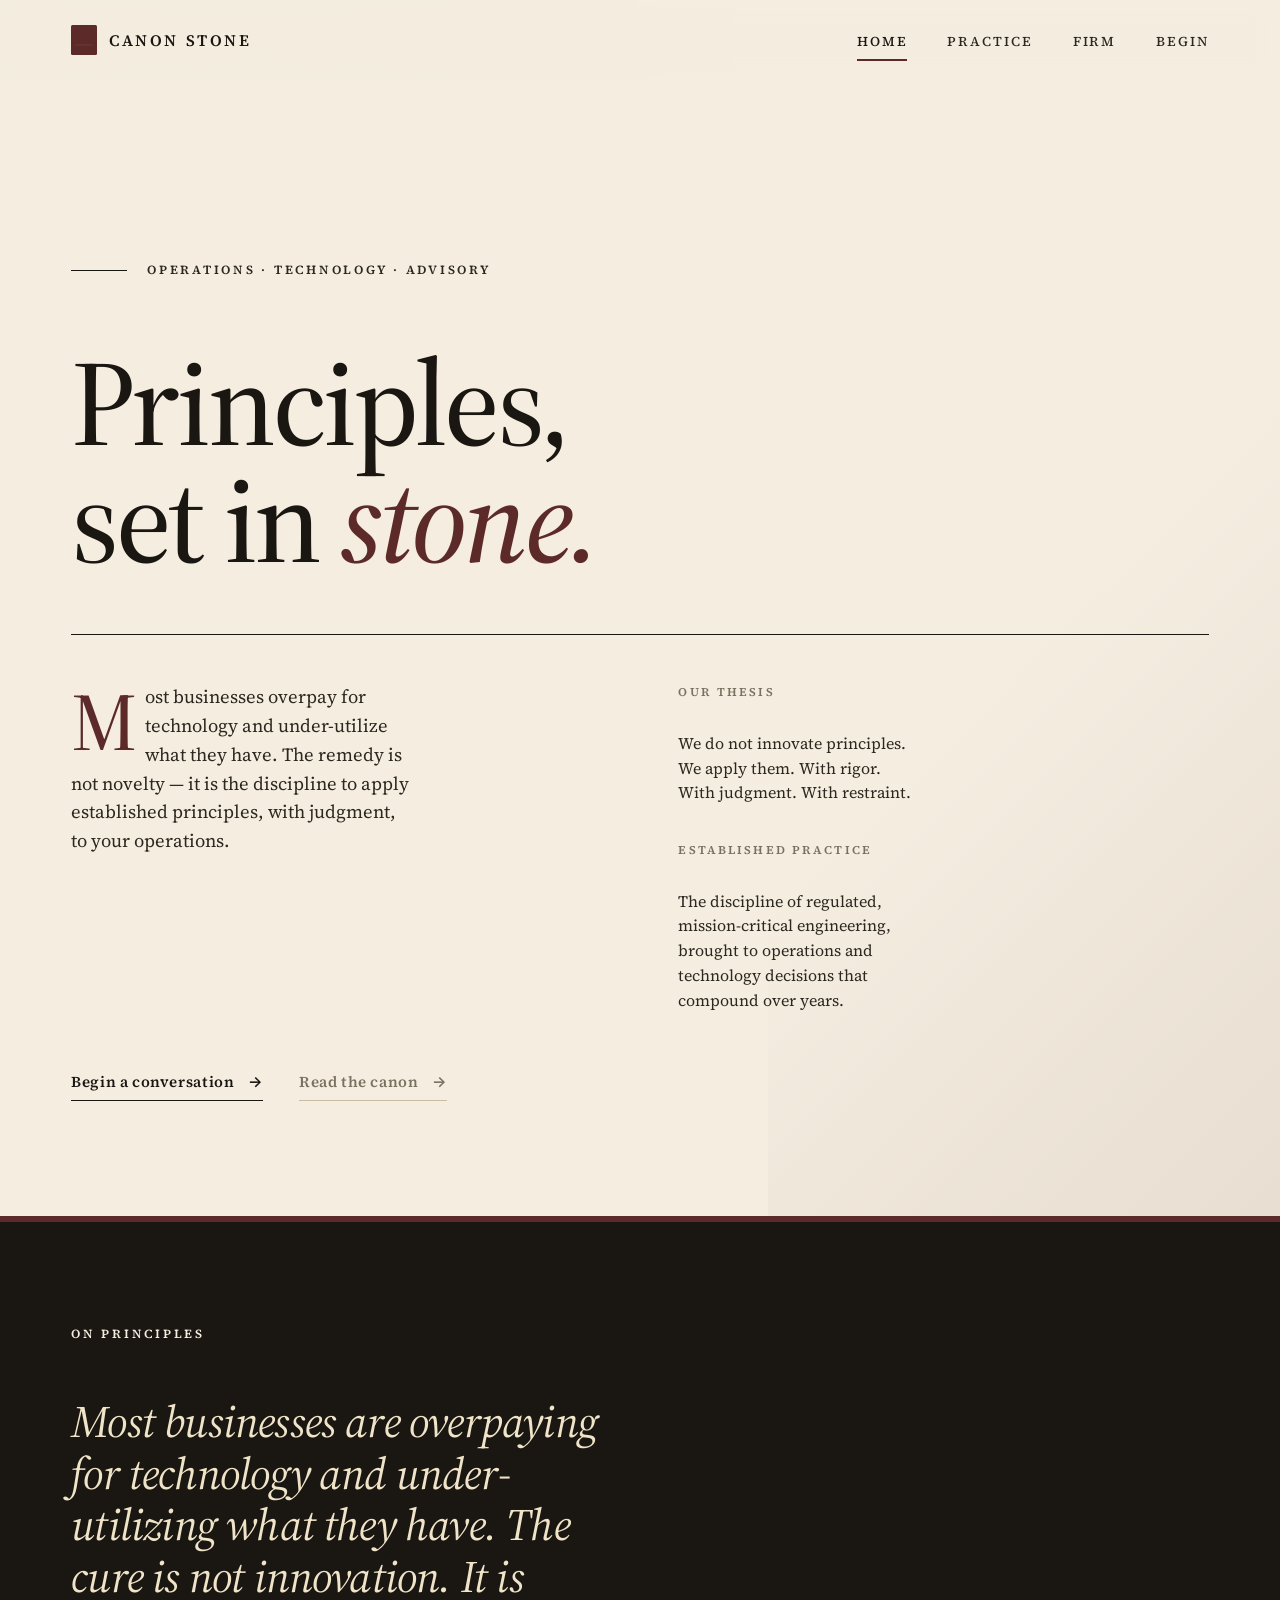
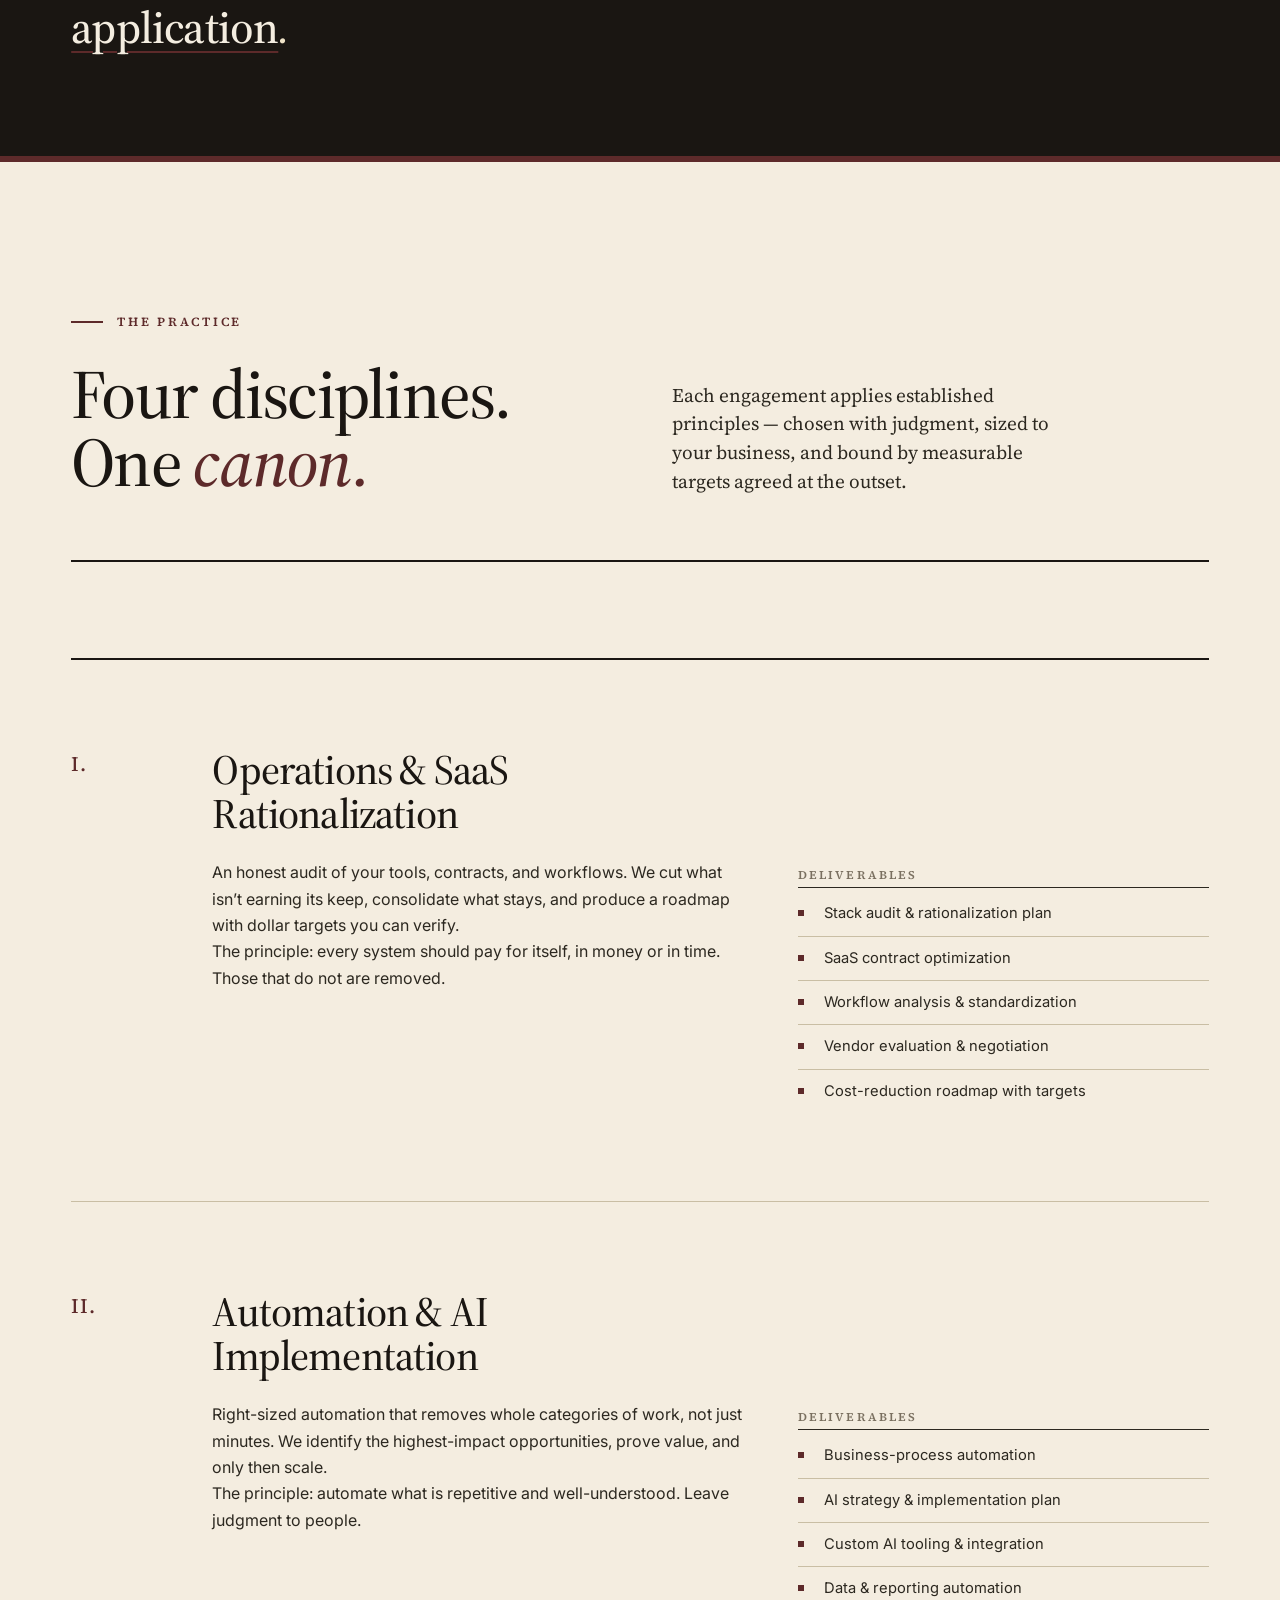
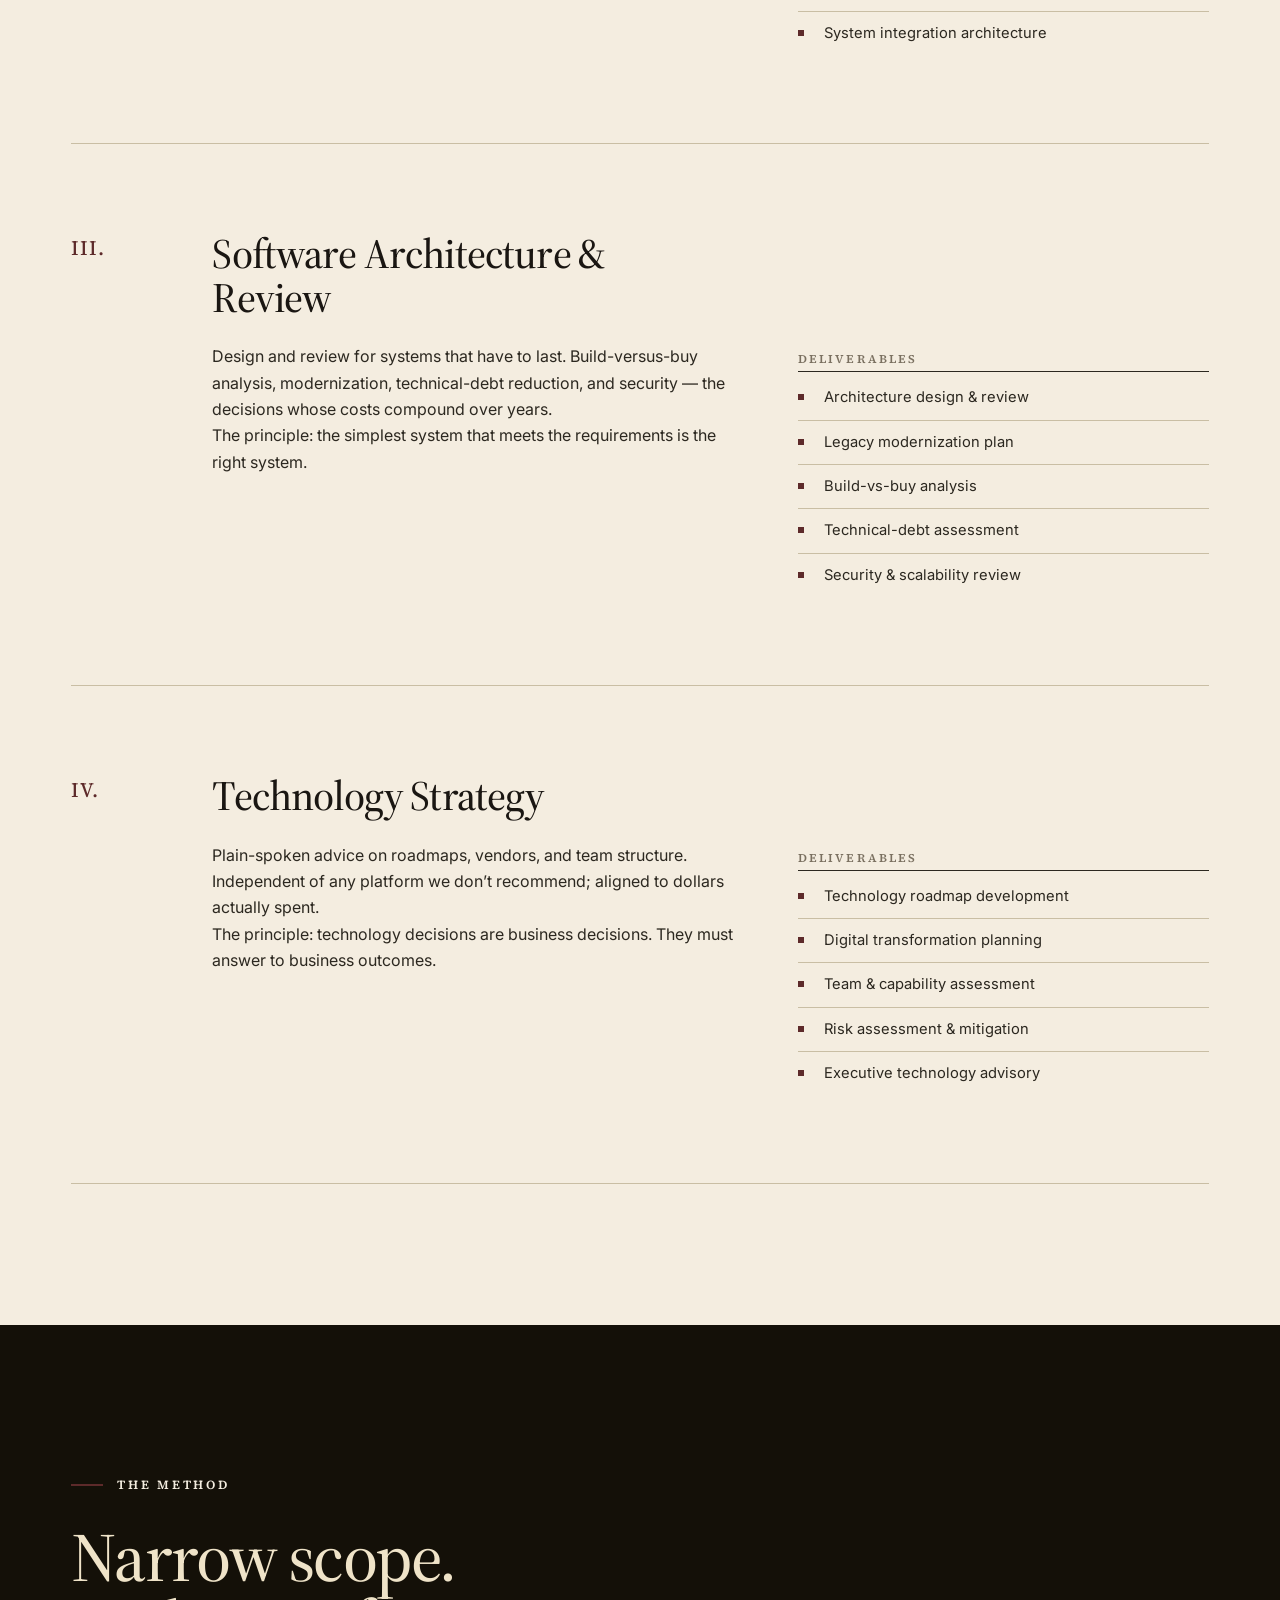
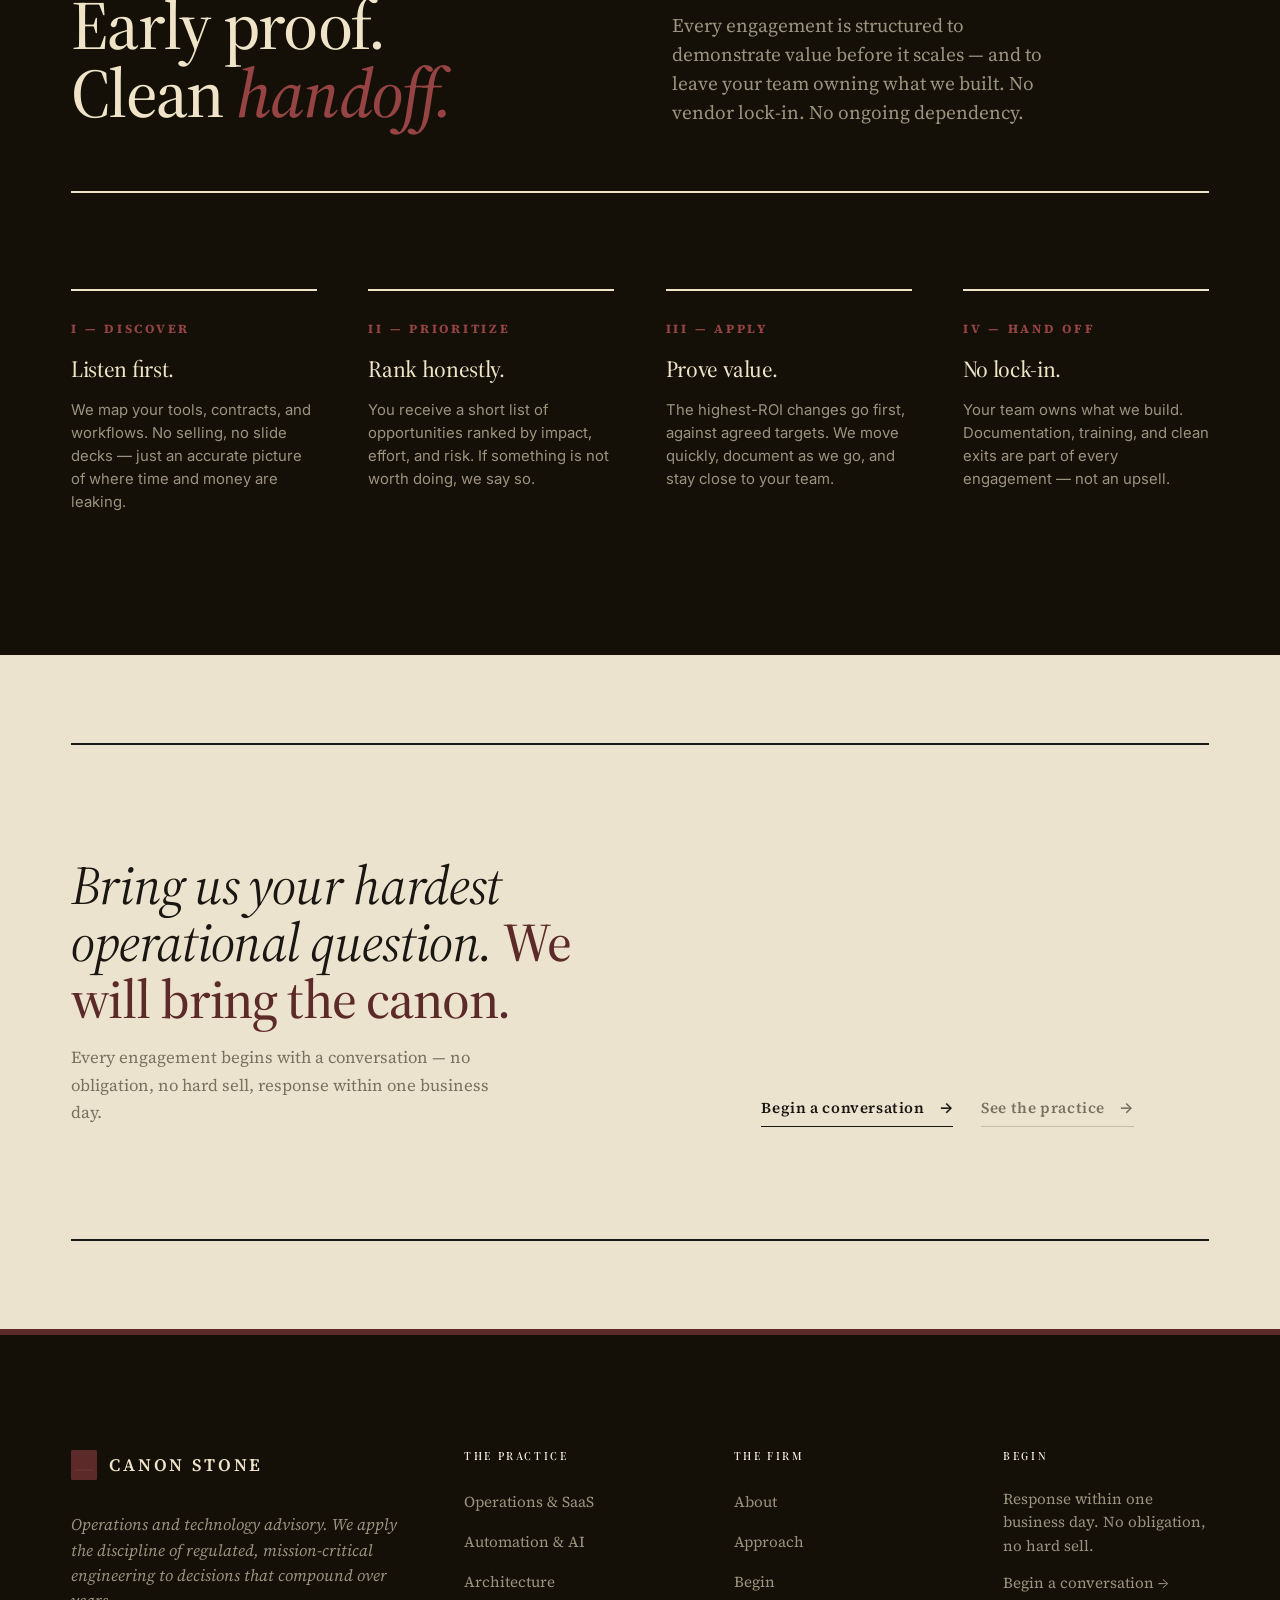
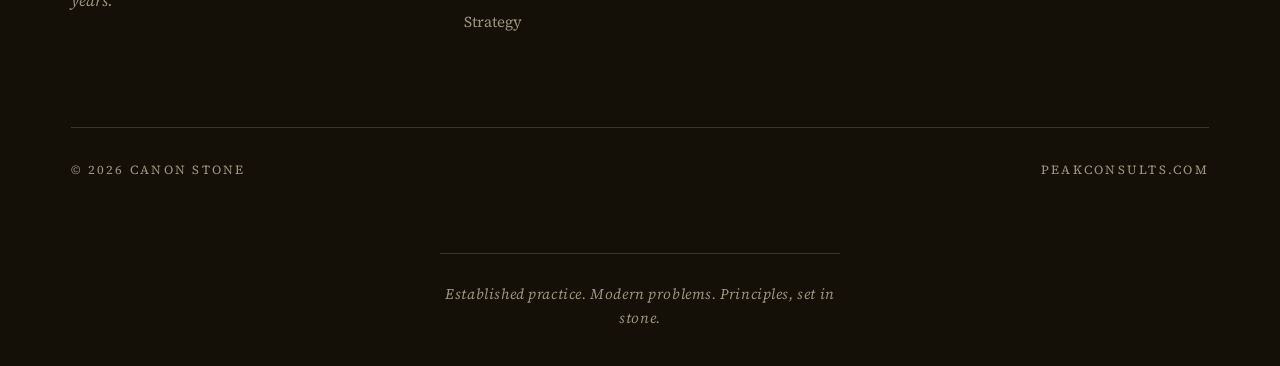
==== commit 467c7627: "Rebrand to Canon Stone — editorial advisory aesthetic Full visual rebrand from corporate-red Bain-st" ====
--- a/index.html
+++ b/index.html
@@ -3,33 +3,34 @@
 <head>
   <meta charset="UTF-8">
   <meta name="viewport" content="width=device-width, initial-scale=1.0">
-  <title>Peak Consulting | Technology &amp; Operations Consulting</title>
-  <meta name="description" content="Peak Consulting helps businesses eliminate costly SaaS, automate operations, and implement AI through expert technology strategy.">
-  <meta name="keywords" content="business consulting, automation, AI implementation, software strategy, operations optimization">
-  <meta property="og:title" content="Peak Consulting | Technology &amp; Operations Consulting">
-  <meta property="og:description" content="Eliminate waste. Automate operations. Increase revenue.">
+  <title>Canon Stone &mdash; Operations &amp; Technology Advisory</title>
+  <meta name="description" content="Canon Stone applies the discipline of regulated, mission-critical engineering to your operations and technology — not as a trend, but as a foundation.">
+  <meta name="keywords" content="operations consulting, technology advisory, SaaS rationalization, automation, AI implementation, software architecture, technology strategy">
+  <meta property="og:title" content="Canon Stone — Operations &amp; Technology Advisory">
+  <meta property="og:description" content="Principles, set in stone. Modern problems, established practice.">
   <meta property="og:type" content="website">
   <meta property="og:url" content="https://www.peakconsults.com">
   <link rel="canonical" href="https://www.peakconsults.com">
   <link rel="icon" href="favicon.svg" type="image/svg+xml">
   <link rel="apple-touch-icon" href="favicon.svg">
-  <meta name="theme-color" content="#0a0a0a">
+  <meta name="theme-color" content="#f4ede0">
   <link rel="preconnect" href="https://fonts.googleapis.com">
   <link rel="preconnect" href="https://fonts.gstatic.com" crossorigin>
-  <link href="https://fonts.googleapis.com/css2?family=Inter+Tight:wght@400;500;600;700&family=Inter:wght@400;500;600;700&display=swap" rel="stylesheet">
+  <link href="https://fonts.googleapis.com/css2?family=Source+Serif+4:ital,opsz,wght@0,8..60,400;0,8..60,500;0,8..60,600;0,8..60,700;1,8..60,400;1,8..60,500&family=Inter:wght@400;500;600&display=swap" rel="stylesheet">
   <link rel="stylesheet" href="css/style.css">
   <script type="application/ld+json">
   {
     "@context": "https://schema.org",
     "@type": "ProfessionalService",
-    "name": "Peak Consulting",
+    "name": "Canon Stone",
+    "alternateName": "CanonStone",
     "url": "https://www.peakconsults.com",
-    "description": "Technology and operations consulting. We help businesses eliminate costly SaaS, automate operations, and implement AI to reduce overhead and increase revenue.",
+    "description": "Operations and technology advisory. We apply the discipline of regulated, mission-critical engineering to your operations and technology.",
     "areaServed": "Worldwide",
     "serviceType": [
-      "Operations Optimization",
+      "Operations & SaaS Rationalization",
       "Automation & AI Implementation",
-      "Software Architecture",
+      "Software Architecture & Review",
       "Technology Strategy"
     ]
   }
@@ -42,13 +43,14 @@
   <header class="site-header">
     <nav class="nav-inner" aria-label="Primary">
       <a href="index.html" class="logo">
-        <svg class="mark" viewBox="0 0 24 24" aria-hidden="true" xmlns="http://www.w3.org/2000/svg"><path d="M2 20 L9 7 L13 13 L16 6 L22 20 Z" fill="none" stroke="#c8102e" stroke-width="2.4" stroke-linejoin="round" stroke-linecap="round"/></svg>Peak<span>Consulting</span>
+        <svg class="mark" viewBox="0 0 26 30" aria-hidden="true" xmlns="http://www.w3.org/2000/svg"><rect width="26" height="30" rx="1.5" fill="#5d2a2a"/><line x1="4" y1="20" x2="22" y2="20" stroke="#7a4040" stroke-width="0.6"/></svg>
+        <span>Canon Stone</span>
       </a>
       <ul class="nav-links" id="primary-nav">
         <li><a href="index.html" class="active">Home</a></li>
-        <li><a href="services.html">Services</a></li>
-        <li><a href="about.html">About</a></li>
-        <li><a href="contact.html" class="nav-cta">Contact</a></li>
+        <li><a href="services.html">Practice</a></li>
+        <li><a href="about.html">Firm</a></li>
+        <li><a href="contact.html">Begin</a></li>
       </ul>
       <button class="menu-toggle" aria-label="Toggle navigation" aria-expanded="false" aria-controls="primary-nav">
         <span></span><span></span><span></span>
@@ -59,122 +61,182 @@
   <main id="main">
 
     <section class="hero">
-      <div class="hero-media" aria-hidden="true">
-        <img src="https://images.unsplash.com/photo-1486406146926-c627a92ad1ab?auto=format&amp;fit=crop&amp;w=2000&amp;q=80" alt="" loading="eager" decoding="async">
-      </div>
-      <div class="container">
-        <p class="hero-eyebrow">Technology &amp; Operations Consulting</p>
-        <h1>Cut waste. Automate operations. Increase revenue.</h1>
-        <p class="hero-sub">We help businesses eliminate costly SaaS, automate repetitive operations, and implement AI strategies that reduce overhead and grow margin &mdash; with engineering rigor from regulated, high-stakes industries.</p>
+      <div class="container">
+        <p class="hero-meta">Operations &middot; Technology &middot; Advisory</p>
+        <h1 class="hero-headline">Principles,<br>set in <em>stone.</em></h1>
+        <div class="hero-grid">
+          <p class="hero-lede has-drop-cap">Most businesses overpay for technology and under-utilize what they have. The remedy is not novelty &mdash; it is the discipline to apply established principles, with judgment, to your operations.</p>
+          <aside class="hero-aside">
+            <span class="hero-aside-label">Our thesis</span>
+            <p class="hero-aside-text">We do not innovate principles. We apply them. With rigor. With judgment. With restraint.</p>
+            <span class="hero-aside-label" style="margin-top: 8px;">Established practice</span>
+            <p class="hero-aside-text">The discipline of regulated, mission-critical engineering, brought to operations and technology decisions that compound over years.</p>
+          </aside>
+        </div>
         <div class="hero-actions">
-          <a href="contact.html" class="btn btn-primary">Start a conversation <span class="arrow" aria-hidden="true">&rarr;</span></a>
-          <a href="services.html" class="btn btn-ghost">View our services <span class="arrow" aria-hidden="true">&rarr;</span></a>
+          <a href="contact.html" class="link-cta">Begin a conversation <span class="arrow" aria-hidden="true">&rarr;</span></a>
+          <a href="services.html" class="link-cta is-quiet">Read the canon <span class="arrow" aria-hidden="true">&rarr;</span></a>
         </div>
       </div>
     </section>
 
     <section class="statement">
       <div class="container">
-        <h2>Most businesses are overpaying for technology, under-utilizing what they have, and missing significant opportunities to automate.</h2>
-        <div class="actions">
-          <a href="about.html" class="btn btn-light">Why Peak Consulting <span class="arrow" aria-hidden="true">&rarr;</span></a>
-        </div>
-      </div>
-    </section>
-
-    <section class="section">
-      <div class="container">
-        <header class="section-head">
+        <p class="statement-eyebrow">On principles</p>
+        <p class="statement-text">Most businesses are overpaying for technology and under-utilizing what they have. The cure is not innovation. It is <em>application</em>.</p>
+      </div>
+    </section>
+
+    <section class="section section-paper">
+      <div class="container">
+        <header class="section-intro">
           <div>
-            <p class="section-eyebrow">What we do</p>
-            <h2>Four practices, one engineering principle.</h2>
-          </div>
-          <p class="lede">Practical solutions, measurable results. We engage where the impact is largest and the path to results is clearest.</p>
+            <p class="chapter-mark">The Practice</p>
+            <h2>Four disciplines.<br>One <em>canon.</em></h2>
+          </div>
+          <p class="lede">Each engagement applies established principles &mdash; chosen with judgment, sized to your business, and bound by measurable targets agreed at the outset.</p>
         </header>
-        <div class="service-grid">
-          <a class="service-card" href="services.html#operations">
-            <div class="card-accent"></div>
-            <div class="card-body">
-              <span class="card-num">01 &mdash; Optimize</span>
-              <h3>Operations &amp; SaaS rationalization</h3>
-              <p>Audit your tools, contracts, and workflows. Eliminate redundancy, cut unnecessary SaaS spend, and build systems that actually work.</p>
-              <span class="card-link">Explore <span class="arrow" aria-hidden="true">&rarr;</span></span>
-            </div>
-          </a>
-          <a class="service-card" href="services.html#automation">
-            <div class="card-accent"></div>
-            <div class="card-body">
-              <span class="card-num">02 &mdash; Automate</span>
-              <h3>Automation &amp; AI implementation</h3>
-              <p>Right-sized automation that removes whole categories of work. Highest-ROI opportunities first &mdash; no platform-shopping, no hype.</p>
-              <span class="card-link">Explore <span class="arrow" aria-hidden="true">&rarr;</span></span>
-            </div>
-          </a>
-          <a class="service-card" href="services.html#architecture">
-            <div class="card-accent"></div>
-            <div class="card-body">
-              <span class="card-num">03 &mdash; Architect</span>
-              <h3>Software architecture &amp; review</h3>
-              <p>Design and review for systems that have to last. Build-vs-buy, modernization, technical-debt reduction, and security.</p>
-              <span class="card-link">Explore <span class="arrow" aria-hidden="true">&rarr;</span></span>
-            </div>
-          </a>
-          <a class="service-card" href="services.html#strategy">
-            <div class="card-accent"></div>
-            <div class="card-body">
-              <span class="card-num">04 &mdash; Advise</span>
-              <h3>Technology strategy</h3>
-              <p>Plain-spoken advice on roadmaps, vendors, and team structure. Independent of any platform, aligned to dollars actually spent.</p>
-              <span class="card-link">Explore <span class="arrow" aria-hidden="true">&rarr;</span></span>
-            </div>
-          </a>
-        </div>
+
+        <ol class="practice-list">
+          <li class="practice" id="operations">
+            <span class="roman">I.</span>
+            <div>
+              <h3>Operations &amp; SaaS Rationalization</h3>
+              <div class="body-grid">
+                <div>
+                  <p>An honest audit of your tools, contracts, and workflows. We cut what isn&rsquo;t earning its keep, consolidate what stays, and produce a roadmap with dollar targets you can verify.</p>
+                  <p>The principle: every system should pay for itself, in money or in time. Those that do not are removed.</p>
+                </div>
+                <div>
+                  <span class="deliverables-label">Deliverables</span>
+                  <ul class="deliverables">
+                    <li>Stack audit &amp; rationalization plan</li>
+                    <li>SaaS contract optimization</li>
+                    <li>Workflow analysis &amp; standardization</li>
+                    <li>Vendor evaluation &amp; negotiation</li>
+                    <li>Cost-reduction roadmap with targets</li>
+                  </ul>
+                </div>
+              </div>
+            </div>
+          </li>
+
+          <li class="practice" id="automation">
+            <span class="roman">II.</span>
+            <div>
+              <h3>Automation &amp; AI Implementation</h3>
+              <div class="body-grid">
+                <div>
+                  <p>Right-sized automation that removes whole categories of work, not just minutes. We identify the highest-impact opportunities, prove value, and only then scale.</p>
+                  <p>The principle: automate what is repetitive and well-understood. Leave judgment to people.</p>
+                </div>
+                <div>
+                  <span class="deliverables-label">Deliverables</span>
+                  <ul class="deliverables">
+                    <li>Business-process automation</li>
+                    <li>AI strategy &amp; implementation plan</li>
+                    <li>Custom AI tooling &amp; integration</li>
+                    <li>Data &amp; reporting automation</li>
+                    <li>System integration architecture</li>
+                  </ul>
+                </div>
+              </div>
+            </div>
+          </li>
+
+          <li class="practice" id="architecture">
+            <span class="roman">III.</span>
+            <div>
+              <h3>Software Architecture &amp; Review</h3>
+              <div class="body-grid">
+                <div>
+                  <p>Design and review for systems that have to last. Build-versus-buy analysis, modernization, technical-debt reduction, and security &mdash; the decisions whose costs compound over years.</p>
+                  <p>The principle: the simplest system that meets the requirements is the right system.</p>
+                </div>
+                <div>
+                  <span class="deliverables-label">Deliverables</span>
+                  <ul class="deliverables">
+                    <li>Architecture design &amp; review</li>
+                    <li>Legacy modernization plan</li>
+                    <li>Build-vs-buy analysis</li>
+                    <li>Technical-debt assessment</li>
+                    <li>Security &amp; scalability review</li>
+                  </ul>
+                </div>
+              </div>
+            </div>
+          </li>
+
+          <li class="practice" id="strategy">
+            <span class="roman">IV.</span>
+            <div>
+              <h3>Technology Strategy</h3>
+              <div class="body-grid">
+                <div>
+                  <p>Plain-spoken advice on roadmaps, vendors, and team structure. Independent of any platform we don&rsquo;t recommend; aligned to dollars actually spent.</p>
+                  <p>The principle: technology decisions are business decisions. They must answer to business outcomes.</p>
+                </div>
+                <div>
+                  <span class="deliverables-label">Deliverables</span>
+                  <ul class="deliverables">
+                    <li>Technology roadmap development</li>
+                    <li>Digital transformation planning</li>
+                    <li>Team &amp; capability assessment</li>
+                    <li>Risk assessment &amp; mitigation</li>
+                    <li>Executive technology advisory</li>
+                  </ul>
+                </div>
+              </div>
+            </div>
+          </li>
+        </ol>
       </div>
     </section>
 
     <section class="section section-dark">
       <div class="container">
-        <header class="section-head">
+        <header class="section-intro">
           <div>
-            <p class="section-eyebrow">How we work</p>
-            <h2>Narrow scope. Early proof. Clean handoff.</h2>
-          </div>
-          <p class="lede">Every engagement is structured to demonstrate value before it scales &mdash; and to leave your team owning what we built.</p>
+            <p class="chapter-mark">The Method</p>
+            <h2>Narrow scope.<br>Early proof.<br>Clean <em>handoff.</em></h2>
+          </div>
+          <p class="lede">Every engagement is structured to demonstrate value before it scales &mdash; and to leave your team owning what we built. No vendor lock-in. No ongoing dependency.</p>
         </header>
-        <ol class="process" role="list">
-          <li class="process-step">
-            <span class="num">01 &mdash; Discover</span>
-            <h3>Listen first</h3>
+        <ol class="method" role="list">
+          <li class="method-step">
+            <span class="num">I &mdash; Discover</span>
+            <h3>Listen first.</h3>
             <p>We map your tools, contracts, and workflows. No selling, no slide decks &mdash; just an accurate picture of where time and money are leaking.</p>
           </li>
-          <li class="process-step">
-            <span class="num">02 &mdash; Prioritize</span>
-            <h3>Rank honestly</h3>
-            <p>You receive a short list of opportunities ranked by impact, effort, and risk. If something isn&rsquo;t worth doing, we say so.</p>
-          </li>
-          <li class="process-step">
-            <span class="num">03 &mdash; Implement</span>
-            <h3>Prove value</h3>
+          <li class="method-step">
+            <span class="num">II &mdash; Prioritize</span>
+            <h3>Rank honestly.</h3>
+            <p>You receive a short list of opportunities ranked by impact, effort, and risk. If something is not worth doing, we say so.</p>
+          </li>
+          <li class="method-step">
+            <span class="num">III &mdash; Apply</span>
+            <h3>Prove value.</h3>
             <p>The highest-ROI changes go first, against agreed targets. We move quickly, document as we go, and stay close to your team.</p>
           </li>
-          <li class="process-step">
-            <span class="num">04 &mdash; Hand off</span>
-            <h3>No lock-in</h3>
+          <li class="method-step">
+            <span class="num">IV &mdash; Hand off</span>
+            <h3>No lock-in.</h3>
             <p>Your team owns what we build. Documentation, training, and clean exits are part of every engagement &mdash; not an upsell.</p>
           </li>
         </ol>
       </div>
     </section>
 
-    <section class="section-tight">
-      <div class="container">
-        <div class="cta-panel">
+    <section class="section-tight section-paper-2">
+      <div class="container">
+        <div class="cta-block">
           <div>
-            <h2>Tell us what isn&rsquo;t working. We&rsquo;ll show you what&rsquo;s possible.</h2>
-            <p>Every engagement starts with a conversation &mdash; no obligation, no hard sell, response within one business day.</p>
+            <h2>Bring us your hardest operational question. <em>We will bring the canon.</em></h2>
+            <p>Every engagement begins with a conversation &mdash; no obligation, no hard sell, response within one business day.</p>
           </div>
           <div class="actions">
-            <a href="contact.html" class="btn btn-dark">Start a conversation <span class="arrow" aria-hidden="true">&rarr;</span></a>
+            <a href="contact.html" class="link-cta">Begin a conversation <span class="arrow" aria-hidden="true">&rarr;</span></a>
+            <a href="services.html" class="link-cta is-quiet">See the practice <span class="arrow" aria-hidden="true">&rarr;</span></a>
           </div>
         </div>
       </div>
@@ -187,37 +249,39 @@
       <div class="footer-top">
         <div class="footer-brand">
           <a href="index.html" class="logo">
-            <svg class="mark" viewBox="0 0 24 24" aria-hidden="true" xmlns="http://www.w3.org/2000/svg"><path d="M2 20 L9 7 L13 13 L16 6 L22 20 Z" fill="none" stroke="#c8102e" stroke-width="2.4" stroke-linejoin="round" stroke-linecap="round"/></svg>Peak<span>Consulting</span>
+            <svg class="mark" viewBox="0 0 26 30" aria-hidden="true" xmlns="http://www.w3.org/2000/svg"><rect width="26" height="30" rx="1.5" fill="#5d2a2a"/><line x1="4" y1="20" x2="22" y2="20" stroke="#7a4040" stroke-width="0.6"/></svg>
+            <span>Canon Stone</span>
           </a>
-          <p>Technology &amp; operations consulting. Engineering rigor from regulated, high-stakes industries &mdash; applied to your business.</p>
+          <p>Operations and technology advisory. We apply the discipline of regulated, mission-critical engineering to decisions that compound over years.</p>
         </div>
         <div class="footer-col">
-          <h4>Services</h4>
+          <h4>The Practice</h4>
           <ul>
-            <li><a href="services.html#operations">Operations Optimization</a></li>
+            <li><a href="services.html#operations">Operations &amp; SaaS</a></li>
             <li><a href="services.html#automation">Automation &amp; AI</a></li>
-            <li><a href="services.html#architecture">Software Architecture</a></li>
-            <li><a href="services.html#strategy">Technology Strategy</a></li>
+            <li><a href="services.html#architecture">Architecture</a></li>
+            <li><a href="services.html#strategy">Strategy</a></li>
           </ul>
         </div>
         <div class="footer-col">
-          <h4>Firm</h4>
+          <h4>The Firm</h4>
           <ul>
             <li><a href="about.html">About</a></li>
-            <li><a href="services.html">Our work</a></li>
-            <li><a href="contact.html">Contact</a></li>
+            <li><a href="services.html">Approach</a></li>
+            <li><a href="contact.html">Begin</a></li>
           </ul>
         </div>
         <div class="footer-col">
-          <h4>Get in touch</h4>
+          <h4>Begin</h4>
           <p>Response within one business day. No obligation, no hard sell.</p>
-          <p style="margin-top:14px;"><a href="contact.html">Start a conversation &rarr;</a></p>
+          <p style="margin-top:14px;"><a href="contact.html">Begin a conversation &rarr;</a></p>
         </div>
       </div>
       <div class="footer-bottom">
-        <span>&copy; 2026 Peak Consulting &middot; All rights reserved</span>
+        <span>&copy; 2026 Canon Stone</span>
         <span>peakconsults.com</span>
       </div>
+      <p class="footer-imprint">Established practice. Modern problems. Principles, set in stone.</p>
     </div>
   </footer>
 
--- a/css/style.css
+++ b/css/style.css
@@ -1,33 +1,48 @@
-/* ==========================================================
-   Peak Consulting — corporate professional services theme
-   Inspired by top-tier consulting (Bain, McKinsey, BCG)
-   ========================================================== */
+/* ============================================================
+   Canon Stone — Editorial Advisory
+   Voice: authoritative, principled, foundational
+   System: warm paper, serif headlines, oxblood accent, hairline rules
+   ============================================================ */
 
 *, *::before, *::after { box-sizing: border-box; margin: 0; padding: 0; }
 
 :root {
-  --white:        #ffffff;
-  --off:          #f6f6f4;
-  --off-2:        #ececea;
-  --ink:          #0a0a0a;
-  --ink-2:        #1f1f1f;
-  --body:         #3a3a3a;
-  --muted:        #6c6c6c;
-  --rule:         #e3e3df;
-  --rule-2:       #cfcfca;
-  --dark:         #0a0a0a;
-  --dark-2:       #161616;
-  --accent:       #c8102e;
-  --accent-h:     #a40c24;
-
-  --sans: 'Inter Tight', 'Inter', -apple-system, BlinkMacSystemFont, 'Segoe UI', Roboto, 'Helvetica Neue', Arial, sans-serif;
-
-  --max-w: 1280px;
-  --pad-x: clamp(20px, 4vw, 48px);
-  --t: 200ms ease;
-}
-
-html { scroll-behavior: smooth; }
+  /* — Paper & Ink — */
+  --paper:        #f4ede0;
+  --paper-2:      #ece3cf;
+  --paper-3:      #e1d7bd;
+  --ink:          #1a1612;
+  --ink-2:        #2c2820;
+  --body:         #3d3830;
+  --muted:        #7a7060;
+  --rule:         #c9bea4;
+  --rule-soft:    #ddd2b8;
+  --accent:       #5d2a2a;
+  --accent-h:     #461c1c;
+  --accent-tint:  rgba(93, 42, 42, 0.08);
+  --dark:         #141008;
+  --dark-2:       #1f1a12;
+  --dark-paper:   #efe3c8;
+  --dark-rule:    rgba(239, 227, 200, 0.18);
+  --dark-muted:   rgba(239, 227, 200, 0.62);
+
+  /* — Type — */
+  --serif: 'Source Serif 4', 'Source Serif Pro', 'Iowan Old Style', 'Hoefler Text', 'Apple Garamond', Georgia, 'Times New Roman', serif;
+  --sans:  'Inter', -apple-system, BlinkMacSystemFont, 'Segoe UI', Roboto, 'Helvetica Neue', Arial, sans-serif;
+
+  /* — Layout — */
+  --max-w: 1240px;
+  --measure: 62ch;
+  --pad-x: clamp(20px, 4vw, 56px);
+
+  --t: 220ms cubic-bezier(0.4, 0, 0.2, 1);
+}
+
+html {
+  scroll-behavior: smooth;
+  font-feature-settings: "kern", "liga", "calt";
+}
+
 @media (prefers-reduced-motion: reduce) {
   html { scroll-behavior: auto; }
   *, *::before, *::after {
@@ -39,69 +54,112 @@
 
 body {
   font-family: var(--sans);
-  background: var(--white);
+  background: var(--paper);
   color: var(--body);
   font-size: 17px;
-  line-height: 1.6;
+  line-height: 1.65;
   -webkit-font-smoothing: antialiased;
   -moz-osx-font-smoothing: grayscale;
   text-rendering: optimizeLegibility;
-}
+  font-feature-settings: "kern", "liga", "calt", "ss01";
+}
+
+/* Subtle paper texture across the whole site */
+body::before {
+  content: '';
+  position: fixed;
+  inset: 0;
+  pointer-events: none;
+  z-index: 0;
+  background-image:
+    radial-gradient(circle at 20% 10%, rgba(93,42,42,0.025) 0%, transparent 40%),
+    radial-gradient(circle at 80% 80%, rgba(26,22,18,0.025) 0%, transparent 35%);
+}
+
+main, header, footer { position: relative; z-index: 1; }
 
 img, svg { max-width: 100%; display: block; }
-::selection { background: var(--accent); color: var(--white); }
+::selection { background: var(--accent); color: var(--paper); }
 
 a {
   color: var(--ink);
-  text-decoration: none;
-  transition: color var(--t);
-}
-a:hover { color: var(--accent); }
+  text-decoration: underline;
+  text-decoration-color: var(--rule);
+  text-decoration-thickness: 1px;
+  text-underline-offset: 4px;
+  transition: color var(--t), text-decoration-color var(--t);
+}
+a:hover { color: var(--accent); text-decoration-color: var(--accent); }
 
 h1, h2, h3, h4 {
+  font-family: var(--serif);
   color: var(--ink);
-  font-weight: 600;
-  line-height: 1.08;
-  letter-spacing: -0.025em;
-  font-family: var(--sans);
-}
-
-h1 { font-size: clamp(2.4rem, 5.6vw, 4.4rem); font-weight: 600; }
-h2 { font-size: clamp(1.9rem, 3.6vw, 2.8rem); }
-h3 { font-size: clamp(1.15rem, 1.6vw, 1.35rem); }
+  font-weight: 500;
+  line-height: 1.05;
+  letter-spacing: -0.022em;
+  font-feature-settings: "kern", "liga", "ss01", "onum";
+  font-variation-settings: "opsz" 60;
+}
+
+h1 { font-size: clamp(3.2rem, 8vw, 6.4rem); }
+h2 { font-size: clamp(2.2rem, 5vw, 3.8rem); }
+h3 { font-size: clamp(1.4rem, 2.4vw, 2rem); }
+h4 { font-size: clamp(1.05rem, 1.4vw, 1.2rem); }
 
 p { color: var(--body); }
 
+em { font-style: italic; }
+
+/* Old-style figures in body for editorial feel */
+.osf, .practice .roman, .chapter-num, .stat-num {
+  font-feature-settings: "kern", "liga", "onum";
+}
+
+/* ============================================================
+   Layout
+   ============================================================ */
 .container {
   max-width: var(--max-w);
   margin: 0 auto;
   padding: 0 var(--pad-x);
 }
 
-.section { padding: clamp(72px, 9vw, 120px) 0; }
-.section-tight { padding: clamp(48px, 6vw, 80px) 0; }
-.section-off { background: var(--off); }
-.section-dark { background: var(--dark); color: var(--off); }
-.section-dark h1, .section-dark h2, .section-dark h3 { color: var(--white); }
-.section-dark p { color: rgba(255, 255, 255, 0.78); }
-
-/* ===== Skip / a11y ===== */
+.section { padding: clamp(80px, 11vw, 144px) 0; }
+.section-tight { padding: clamp(56px, 7vw, 88px) 0; }
+.section-paper { background: var(--paper); }
+.section-paper-2 { background: var(--paper-2); }
+.section-dark {
+  background: var(--dark);
+  color: var(--dark-paper);
+}
+.section-dark h1, .section-dark h2, .section-dark h3, .section-dark h4 { color: var(--dark-paper); }
+.section-dark p { color: var(--dark-muted); }
+.section-dark a { color: var(--dark-paper); text-decoration-color: var(--dark-rule); }
+.section-dark a:hover { color: var(--paper); text-decoration-color: var(--accent); }
+
+/* ============================================================
+   Skip link & a11y
+   ============================================================ */
 .skip-link {
   position: absolute;
   left: 16px; top: -100px;
   z-index: 200;
   background: var(--ink);
-  color: var(--white);
-  padding: 10px 16px;
+  color: var(--paper);
+  padding: 12px 18px;
+  font-family: var(--serif);
   font-size: 0.9rem;
-  font-weight: 500;
+  font-weight: 600;
+  letter-spacing: 0.04em;
+  text-transform: uppercase;
+  text-decoration: none;
   transition: top var(--t);
 }
-.skip-link:focus, .skip-link:focus-visible { top: 16px; color: var(--white); }
+.skip-link:focus, .skip-link:focus-visible { top: 16px; color: var(--paper); }
 
 :focus-visible {
   outline: 2px solid var(--accent);
-  outline-offset: 3px;
+  outline-offset: 4px;
 }
 
 .visually-hidden {
@@ -112,18 +170,23 @@
   white-space: nowrap; border: 0;
 }
 
-/* ===== Header / Nav ===== */
+/* ============================================================
+   Header / Nav
+   ============================================================ */
 .site-header {
   position: sticky;
   top: 0;
   z-index: 100;
-  background: rgba(255, 255, 255, 0.96);
-  backdrop-filter: saturate(140%) blur(10px);
-  -webkit-backdrop-filter: saturate(140%) blur(10px);
+  background: rgba(244, 237, 224, 0.92);
+  backdrop-filter: saturate(140%) blur(12px);
+  -webkit-backdrop-filter: saturate(140%) blur(12px);
   border-bottom: 1px solid transparent;
-  transition: border-color var(--t);
-}
-.site-header.is-scrolled { border-bottom-color: var(--rule); }
+  transition: border-color var(--t), background var(--t);
+}
+.site-header.is-scrolled {
+  border-bottom-color: var(--rule);
+  background: rgba(244, 237, 224, 0.96);
+}
 
 .nav-inner {
   max-width: var(--max-w);
@@ -132,63 +195,63 @@
   display: flex;
   align-items: center;
   justify-content: space-between;
-  height: 76px;
+  height: 80px;
 }
 
 .logo {
   display: inline-flex;
   align-items: center;
-  gap: 6px;
-  font-size: 1.15rem;
-  font-weight: 700;
-  letter-spacing: -0.02em;
+  gap: 12px;
+  font-family: var(--serif);
+  font-size: 1rem;
+  font-weight: 600;
   color: var(--ink);
-}
-.logo:hover { color: var(--ink); }
+  letter-spacing: 0.16em;
+  text-transform: uppercase;
+  text-decoration: none;
+  transition: color var(--t);
+}
+.logo:hover { color: var(--accent); text-decoration: none; }
+
 .logo .mark {
-  width: 22px; height: 22px;
+  width: 26px;
+  height: 30px;
+  flex-shrink: 0;
   display: inline-block;
-  flex-shrink: 0;
-}
-.logo span { color: var(--accent); }
+}
 
 .nav-links {
   display: flex;
-  gap: 36px;
+  gap: 40px;
   list-style: none;
   align-items: center;
 }
 .nav-links a {
-  font-size: 0.95rem;
-  font-weight: 500;
-  color: var(--ink-2);
+  font-family: var(--serif);
+  font-size: 0.85rem;
+  font-weight: 500;
+  letter-spacing: 0.14em;
+  text-transform: uppercase;
+  color: var(--ink-2);
+  text-decoration: none;
   position: relative;
   padding: 4px 0;
+  transition: color var(--t);
 }
 .nav-links a::after {
   content: '';
   position: absolute;
-  left: 0; right: 0; bottom: -4px;
-  height: 2px;
+  left: 0; right: 0; bottom: -6px;
+  height: 1.5px;
   background: var(--accent);
   transform: scaleX(0);
   transform-origin: left;
   transition: transform var(--t);
 }
-.nav-links a:hover { color: var(--ink); }
+.nav-links a:hover,
+.nav-links a.active { color: var(--ink); }
 .nav-links a:hover::after,
 .nav-links a.active::after { transform: scaleX(1); }
-.nav-links a.active { color: var(--ink); }
-
-.nav-cta {
-  background: var(--ink);
-  color: var(--white) !important;
-  padding: 10px 18px;
-  font-weight: 500;
-  transition: background var(--t);
-}
-.nav-cta:hover { background: var(--accent); }
-.nav-cta::after { display: none; }
 
 .menu-toggle {
   display: none;
@@ -199,478 +262,626 @@
 }
 .menu-toggle span {
   display: block;
-  width: 24px;
-  height: 2px;
+  width: 22px; height: 1.5px;
   background: var(--ink);
   margin: 5px 0;
   transition: var(--t);
 }
 
-/* ===== Hero ===== */
+/* ============================================================
+   Hero (editorial, type-led, no photograph)
+   ============================================================ */
 .hero {
+  padding: clamp(96px, 14vw, 180px) 0 clamp(64px, 9vw, 120px);
+  background: var(--paper);
   position: relative;
-  min-height: clamp(540px, 78vh, 720px);
-  background: var(--dark);
-  color: var(--white);
   overflow: hidden;
-  display: flex;
-  align-items: flex-end;
-  isolation: isolate;
-}
-
-.hero-media {
-  position: absolute;
-  inset: 0;
-  z-index: -2;
-}
-.hero-media img {
-  width: 100%; height: 100%;
-  object-fit: cover;
-  opacity: 0.55;
-  filter: grayscale(15%) contrast(1.05);
-}
+}
+
 .hero::before {
   content: '';
   position: absolute;
-  inset: 0;
-  z-index: -1;
-  background:
-    linear-gradient(180deg, rgba(10,10,10,0.4) 0%, rgba(10,10,10,0.85) 100%),
-    linear-gradient(90deg, rgba(10,10,10,0.7) 0%, rgba(10,10,10,0.2) 60%, rgba(10,10,10,0.5) 100%);
+  top: 0; right: 0;
+  width: 40%;
+  height: 100%;
+  background: linear-gradient(135deg, transparent 50%, var(--accent-tint) 100%);
+  pointer-events: none;
+  z-index: 0;
 }
 
 .hero .container {
-  width: 100%;
-  padding-top: clamp(96px, 14vw, 160px);
-  padding-bottom: clamp(56px, 8vw, 96px);
-}
-
-.hero-eyebrow {
+  position: relative;
+  z-index: 1;
+}
+
+.hero-meta {
+  display: flex;
+  align-items: center;
+  gap: 20px;
+  margin-bottom: clamp(40px, 6vw, 64px);
+  font-family: var(--serif);
+  font-size: 0.78rem;
+  letter-spacing: 0.22em;
+  text-transform: uppercase;
+  color: var(--ink-2);
+  font-weight: 600;
+}
+.hero-meta::before {
+  content: '';
+  width: 56px; height: 1.5px;
+  background: var(--ink);
+}
+
+.hero-headline {
+  font-family: var(--serif);
+  font-size: clamp(3.4rem, 9.5vw, 7.6rem);
+  font-weight: 500;
+  line-height: 0.96;
+  letter-spacing: -0.028em;
+  color: var(--ink);
+  margin-bottom: clamp(40px, 5vw, 56px);
+  max-width: 14ch;
+  font-variation-settings: "opsz" 144;
+}
+.hero-headline em {
+  font-style: italic;
+  color: var(--accent);
+  font-weight: 500;
+}
+
+.hero-grid {
+  display: grid;
+  grid-template-columns: 1fr 1fr;
+  gap: clamp(40px, 6vw, 96px);
+  align-items: start;
+  margin-top: clamp(32px, 4vw, 48px);
+  padding-top: clamp(32px, 4vw, 48px);
+  border-top: 1px solid var(--ink);
+}
+
+.hero-lede {
+  font-family: var(--serif);
+  font-size: clamp(1.1rem, 1.45vw, 1.35rem);
+  line-height: 1.55;
+  color: var(--ink-2);
+  font-weight: 400;
+  max-width: 38ch;
+}
+
+.hero-lede.has-drop-cap::first-letter {
+  font-family: var(--serif);
+  font-size: 4.4em;
+  font-weight: 500;
+  float: left;
+  line-height: 0.86;
+  margin-right: 0.1em;
+  margin-top: 0.04em;
+  color: var(--accent);
+  font-feature-settings: "lnum";
+}
+
+.hero-aside {
+  display: flex;
+  flex-direction: column;
+  gap: 28px;
+  font-family: var(--serif);
+}
+
+.hero-aside-label {
+  font-size: 0.74rem;
+  letter-spacing: 0.18em;
+  text-transform: uppercase;
+  color: var(--muted);
+  font-weight: 600;
+}
+
+.hero-aside-text {
+  font-size: 1rem;
+  line-height: 1.55;
+  color: var(--ink-2);
+  max-width: 30ch;
+}
+
+.hero-actions {
+  display: flex;
+  gap: 36px;
+  flex-wrap: wrap;
+  margin-top: clamp(36px, 5vw, 56px);
+}
+
+/* ============================================================
+   Buttons / Links (editorial, restrained)
+   ============================================================ */
+.link-cta {
+  display: inline-flex;
+  align-items: baseline;
+  gap: 14px;
+  font-family: var(--serif);
+  font-size: 0.95rem;
+  font-weight: 600;
+  letter-spacing: 0.04em;
+  color: var(--ink);
+  text-decoration: none;
+  border-bottom: 1.5px solid var(--ink);
+  padding-bottom: 6px;
+  transition: color var(--t), border-color var(--t);
+}
+.link-cta .arrow {
+  font-family: var(--sans);
+  transition: transform var(--t);
+  display: inline-block;
+}
+.link-cta:hover { color: var(--accent); border-color: var(--accent); }
+.link-cta:hover .arrow { transform: translateX(5px); }
+
+.link-cta.is-quiet {
+  color: var(--muted);
+  border-color: var(--rule);
+}
+.link-cta.is-quiet:hover { color: var(--accent); border-color: var(--accent); }
+
+.link-cta.is-light {
+  color: var(--dark-paper);
+  border-color: var(--dark-paper);
+}
+.link-cta.is-light:hover { color: var(--paper); border-color: var(--accent); }
+
+.btn-solid {
   display: inline-flex;
   align-items: center;
   gap: 12px;
-  font-size: 0.78rem;
-  letter-spacing: 0.18em;
-  text-transform: uppercase;
-  color: var(--white);
-  font-weight: 500;
-  margin-bottom: 28px;
-}
-.hero-eyebrow::before {
-  content: '';
-  display: inline-block;
-  width: 36px; height: 2px;
-  background: var(--accent);
-}
-
-.hero h1 {
-  color: var(--white);
-  max-width: 22ch;
-  margin-bottom: 24px;
-  font-weight: 600;
-}
-
-.hero-sub {
-  color: rgba(255, 255, 255, 0.86);
-  max-width: 60ch;
-  font-size: clamp(1.05rem, 1.4vw, 1.2rem);
-  line-height: 1.55;
-  margin-bottom: 36px;
-}
-
-.hero-actions {
-  display: flex;
-  gap: 16px;
-  flex-wrap: wrap;
-}
-
-/* ===== Buttons ===== */
-.btn {
+  padding: 16px 32px;
+  background: var(--ink);
+  color: var(--paper);
+  font-family: var(--serif);
+  font-size: 0.92rem;
+  font-weight: 600;
+  letter-spacing: 0.12em;
+  text-transform: uppercase;
+  text-decoration: none;
+  border: 1.5px solid var(--ink);
+  cursor: pointer;
+  transition: background var(--t), border-color var(--t), color var(--t);
+}
+.btn-solid:hover { background: var(--accent); border-color: var(--accent); color: var(--paper); }
+.btn-solid .arrow { transition: transform var(--t); }
+.btn-solid:hover .arrow { transform: translateX(5px); }
+
+/* ============================================================
+   Editorial chapter system
+   ============================================================ */
+.chapter-mark {
   display: inline-flex;
   align-items: center;
-  gap: 10px;
-  padding: 15px 28px;
-  font-size: 0.95rem;
-  font-weight: 500;
-  font-family: var(--sans);
-  cursor: pointer;
-  border: 1px solid transparent;
-  border-radius: 0;
-  transition: background var(--t), color var(--t), border-color var(--t);
-  text-decoration: none;
-}
-.btn .arrow { transition: transform var(--t); }
-.btn:hover .arrow { transform: translateX(4px); }
-
-.btn-primary {
+  gap: 14px;
+  font-family: var(--serif);
+  font-size: 0.78rem;
+  font-weight: 600;
+  letter-spacing: 0.22em;
+  text-transform: uppercase;
+  color: var(--accent);
+  margin-bottom: 28px;
+}
+.chapter-mark::before {
+  content: '';
+  width: 32px; height: 1.5px;
   background: var(--accent);
-  color: var(--white);
-  border-color: var(--accent);
-}
-.btn-primary:hover { background: var(--accent-h); border-color: var(--accent-h); color: var(--white); }
-
-.btn-light {
-  background: var(--white);
+}
+.section-dark .chapter-mark { color: var(--paper); }
+.section-dark .chapter-mark::before { background: var(--accent); }
+
+.section-intro {
+  display: grid;
+  grid-template-columns: 1fr 1fr;
+  gap: clamp(32px, 5vw, 80px);
+  align-items: end;
+  margin-bottom: clamp(56px, 8vw, 96px);
+  padding-bottom: clamp(40px, 5vw, 64px);
+  border-bottom: 2px solid var(--ink);
+}
+.section-dark .section-intro { border-bottom-color: var(--dark-paper); }
+
+.section-intro h2 {
+  font-size: clamp(2.4rem, 5.4vw, 4.4rem);
+  font-weight: 500;
+  line-height: 0.98;
+  letter-spacing: -0.025em;
+  max-width: 14ch;
+}
+.section-intro h2 em {
+  font-style: italic;
+  color: var(--accent);
+}
+.section-dark .section-intro h2 em { color: var(--accent); filter: brightness(1.6); }
+
+.section-intro .lede {
+  font-family: var(--serif);
+  font-size: clamp(1.1rem, 1.5vw, 1.3rem);
+  line-height: 1.5;
+  color: var(--ink-2);
+  max-width: 40ch;
+  justify-self: start;
+}
+.section-dark .section-intro .lede { color: var(--dark-muted); }
+
+/* ============================================================
+   Manifesto / pull-quote section
+   ============================================================ */
+.manifesto {
+  padding: clamp(72px, 10vw, 144px) 0;
+  background: var(--paper-2);
+}
+.manifesto-quote {
+  font-family: var(--serif);
+  font-size: clamp(2rem, 4.4vw, 3.6rem);
+  line-height: 1.15;
+  font-weight: 400;
+  font-style: italic;
+  letter-spacing: -0.018em;
   color: var(--ink);
-  border-color: var(--white);
-}
-.btn-light:hover { background: var(--accent); color: var(--white); border-color: var(--accent); }
-
-.btn-ghost {
-  background: transparent;
-  color: var(--white);
-  border-color: rgba(255,255,255,0.4);
-}
-.btn-ghost:hover { background: var(--white); color: var(--ink); border-color: var(--white); }
-
-.btn-dark {
-  background: var(--ink);
-  color: var(--white);
-  border-color: var(--ink);
-}
-.btn-dark:hover { background: var(--accent); border-color: var(--accent); color: var(--white); }
-
-/* ===== Statement bar ===== */
+  max-width: 22ch;
+  padding: clamp(40px, 5vw, 64px) 0;
+  border-top: 2px solid var(--ink);
+  border-bottom: 1px solid var(--rule);
+  position: relative;
+}
+.manifesto-quote::before {
+  content: '"';
+  font-family: var(--serif);
+  position: absolute;
+  top: -0.1em;
+  left: -0.4em;
+  font-size: clamp(4rem, 9vw, 8rem);
+  color: var(--accent);
+  font-style: normal;
+  line-height: 1;
+  opacity: 0.4;
+}
+.manifesto-attr {
+  display: block;
+  margin-top: clamp(28px, 4vw, 40px);
+  font-family: var(--serif);
+  font-size: 0.85rem;
+  letter-spacing: 0.18em;
+  text-transform: uppercase;
+  color: var(--muted);
+  font-weight: 600;
+  font-style: normal;
+}
+
+/* ============================================================
+   Practice list (services as editorial entries)
+   ============================================================ */
+.practice-list {
+  list-style: none;
+}
+
+.practice {
+  display: grid;
+  grid-template-columns: 90px 1fr;
+  gap: clamp(28px, 4vw, 64px);
+  padding: clamp(56px, 7vw, 88px) 0;
+  border-bottom: 1px solid var(--rule);
+  align-items: start;
+  position: relative;
+  transition: background var(--t);
+}
+.practice:first-child { border-top: 2px solid var(--ink); }
+.practice:hover { background: var(--accent-tint); }
+
+.practice .roman {
+  font-family: var(--serif);
+  font-size: clamp(1.2rem, 1.6vw, 1.4rem);
+  font-weight: 500;
+  letter-spacing: 0.05em;
+  color: var(--accent);
+  font-feature-settings: "lnum";
+}
+
+.practice h3 {
+  font-family: var(--serif);
+  font-size: clamp(1.7rem, 3.4vw, 2.6rem);
+  font-weight: 500;
+  line-height: 1.05;
+  letter-spacing: -0.02em;
+  color: var(--ink);
+  margin-bottom: 24px;
+  max-width: 22ch;
+}
+
+.practice .body-grid {
+  display: grid;
+  grid-template-columns: 1.3fr 1fr;
+  gap: clamp(24px, 4vw, 56px);
+}
+
+.practice .body-grid p {
+  color: var(--ink-2);
+  font-size: 1rem;
+  line-height: 1.65;
+  max-width: 56ch;
+}
+
+.practice .deliverables {
+  list-style: none;
+  border-top: 1px solid var(--ink-2);
+  padding-top: 4px;
+}
+.practice .deliverables li {
+  font-size: 0.92rem;
+  line-height: 1.45;
+  color: var(--ink-2);
+  padding: 11px 0;
+  border-bottom: 1px solid var(--rule);
+  display: grid;
+  grid-template-columns: 14px 1fr;
+  gap: 12px;
+  align-items: start;
+}
+.practice .deliverables li:last-child { border-bottom: none; }
+.practice .deliverables li::before {
+  content: '';
+  display: block;
+  width: 6px; height: 6px;
+  background: var(--accent);
+  margin-top: 7px;
+}
+.practice .deliverables-label {
+  font-family: var(--serif);
+  font-size: 0.74rem;
+  letter-spacing: 0.18em;
+  text-transform: uppercase;
+  color: var(--muted);
+  font-weight: 600;
+  margin-bottom: 14px;
+}
+
+/* ============================================================
+   Method (process) — numbered chapters in dark section
+   ============================================================ */
+.method {
+  display: grid;
+  grid-template-columns: repeat(4, 1fr);
+  gap: clamp(28px, 4vw, 56px);
+  list-style: none;
+  counter-reset: method;
+}
+
+.method-step {
+  position: relative;
+  padding-top: 28px;
+  border-top: 2px solid var(--dark-paper);
+}
+
+.method-step .num {
+  font-family: var(--serif);
+  font-size: 0.78rem;
+  letter-spacing: 0.22em;
+  text-transform: uppercase;
+  color: var(--accent);
+  font-weight: 700;
+  filter: brightness(1.6);
+  display: block;
+  margin-bottom: 18px;
+}
+
+.method-step h3 {
+  font-family: var(--serif);
+  font-size: clamp(1.3rem, 1.8vw, 1.5rem);
+  font-weight: 500;
+  line-height: 1.1;
+  margin-bottom: 16px;
+  color: var(--dark-paper);
+  letter-spacing: -0.015em;
+}
+
+.method-step p {
+  font-size: 0.93rem;
+  line-height: 1.55;
+  color: var(--dark-muted);
+}
+
+/* ============================================================
+   Statement bar (between hero and practices)
+   ============================================================ */
 .statement {
   background: var(--ink);
-  color: var(--white);
-  padding: clamp(40px, 5vw, 64px) 0;
-  border-top: 4px solid var(--accent);
+  color: var(--dark-paper);
+  padding: clamp(64px, 8vw, 112px) 0;
+  border-top: 6px solid var(--accent);
+  border-bottom: 6px solid var(--accent);
 }
 .statement .container {
   display: grid;
-  grid-template-columns: 2fr 1fr;
-  gap: clamp(24px, 4vw, 56px);
-  align-items: center;
-}
-.statement h2 {
-  color: var(--white);
-  font-size: clamp(1.4rem, 2.4vw, 2rem);
-  font-weight: 500;
-  letter-spacing: -0.02em;
-  line-height: 1.25;
-  max-width: 32ch;
-}
-.statement .actions {
-  justify-self: end;
-}
-
-/* ===== Section heads ===== */
-.section-head {
-  display: grid;
-  grid-template-columns: 1fr 1fr;
-  gap: clamp(24px, 4vw, 56px);
-  margin-bottom: clamp(48px, 6vw, 72px);
-  align-items: end;
-}
-.section-eyebrow {
+  grid-template-columns: 1fr;
+  gap: clamp(32px, 4vw, 56px);
+}
+.statement-eyebrow {
+  font-family: var(--serif);
   font-size: 0.78rem;
-  letter-spacing: 0.18em;
-  text-transform: uppercase;
-  color: var(--accent);
-  font-weight: 600;
-  margin-bottom: 16px;
-  display: flex;
-  align-items: center;
-  gap: 12px;
-}
-.section-eyebrow::before {
-  content: '';
-  display: inline-block;
-  width: 28px; height: 2px;
-  background: var(--accent);
-}
-.section-head h2 { max-width: 22ch; }
-.section-head .lede {
-  color: var(--body);
-  font-size: clamp(1rem, 1.2vw, 1.1rem);
-  max-width: 50ch;
-  justify-self: start;
-}
-.section-dark .section-eyebrow { color: var(--accent); }
-.section-dark .section-eyebrow::before { background: var(--accent); }
-.section-dark .section-head .lede { color: rgba(255,255,255,0.78); }
-
-/* ===== Service cards ===== */
-.service-grid {
-  display: grid;
-  grid-template-columns: repeat(2, 1fr);
-  gap: clamp(20px, 2.4vw, 32px);
-}
-.service-card {
-  display: flex;
-  flex-direction: column;
-  background: var(--white);
-  border: 1px solid var(--rule);
-  text-decoration: none;
-  color: inherit;
-  transition: transform var(--t), box-shadow var(--t), border-color var(--t);
-  position: relative;
-  overflow: hidden;
-}
-.service-card:hover {
-  transform: translateY(-3px);
-  border-color: var(--ink);
-  box-shadow: 0 24px 48px -24px rgba(0,0,0,0.18);
-}
-.service-card .card-accent {
-  height: 6px;
-  background: var(--ink);
-  transition: background var(--t);
-}
-.service-card:hover .card-accent { background: var(--accent); }
-
-.service-card .card-body {
-  padding: clamp(28px, 3vw, 36px);
-  display: flex;
-  flex-direction: column;
-  gap: 14px;
-  flex: 1;
-}
-.service-card .card-num {
-  font-size: 0.78rem;
-  letter-spacing: 0.18em;
-  text-transform: uppercase;
-  color: var(--muted);
-  font-weight: 500;
-}
-.service-card h3 {
-  font-size: clamp(1.25rem, 1.8vw, 1.5rem);
-  font-weight: 600;
-  line-height: 1.2;
-  letter-spacing: -0.02em;
-  color: var(--ink);
-}
-.service-card p {
-  color: var(--body);
-  font-size: 0.97rem;
-  line-height: 1.6;
-}
-.service-card .card-link {
-  margin-top: auto;
-  padding-top: 8px;
-  font-size: 0.9rem;
-  font-weight: 500;
-  color: var(--ink);
-  display: inline-flex;
-  align-items: center;
-  gap: 8px;
-}
-.service-card:hover .card-link { color: var(--accent); }
-.service-card:hover .card-link .arrow { transform: translateX(4px); }
-.card-link .arrow { transition: transform var(--t); }
-
-/* ===== Process steps ===== */
-.process {
-  display: grid;
-  grid-template-columns: repeat(4, 1fr);
-  gap: clamp(20px, 2.4vw, 32px);
-  list-style: none;
-}
-.process-step {
-  border-top: 2px solid var(--white);
-  padding-top: 22px;
-  position: relative;
-}
-.section-dark .process-step { border-top-color: rgba(255,255,255,0.2); }
-.process-step .num {
-  font-size: 0.78rem;
-  letter-spacing: 0.18em;
-  text-transform: uppercase;
-  color: var(--accent);
-  font-weight: 600;
-  display: block;
-  margin-bottom: 14px;
-}
-.process-step h3 {
-  font-size: 1.2rem;
-  font-weight: 600;
-  margin-bottom: 12px;
-  color: var(--white);
-  letter-spacing: -0.015em;
-}
-.process-step p {
-  color: rgba(255,255,255,0.78);
-  font-size: 0.95rem;
-  line-height: 1.55;
-}
-
-/* ===== CTA panel ===== */
-.cta-panel {
-  background: var(--off);
-  padding: clamp(56px, 8vw, 96px) clamp(24px, 4vw, 64px);
+  letter-spacing: 0.22em;
+  text-transform: uppercase;
+  color: var(--paper);
+  font-weight: 600;
+}
+.statement-text {
+  font-family: var(--serif);
+  font-size: clamp(1.6rem, 3.6vw, 2.8rem);
+  line-height: 1.15;
+  font-style: italic;
+  letter-spacing: -0.018em;
+  color: var(--dark-paper);
+  max-width: 26ch;
+  font-weight: 400;
+}
+.statement-text em {
+  font-style: normal;
+  color: var(--paper);
+  font-weight: 500;
+  text-decoration: underline;
+  text-decoration-color: var(--accent);
+  text-decoration-thickness: 2px;
+  text-underline-offset: 8px;
+}
+
+/* ============================================================
+   CTA block (closing)
+   ============================================================ */
+.cta-block {
   display: grid;
   grid-template-columns: 1.4fr 1fr;
-  gap: clamp(24px, 4vw, 64px);
-  align-items: center;
-  border-left: 6px solid var(--accent);
-}
-.cta-panel h2 {
-  font-weight: 600;
+  gap: clamp(32px, 5vw, 80px);
+  padding: clamp(64px, 9vw, 112px) 0;
+  border-top: 2px solid var(--ink);
+  border-bottom: 2px solid var(--ink);
+  align-items: end;
+}
+.cta-block h2 {
+  font-family: var(--serif);
+  font-size: clamp(2rem, 4.4vw, 3.4rem);
+  font-weight: 400;
+  line-height: 1.05;
+  letter-spacing: -0.02em;
+  font-style: italic;
   max-width: 22ch;
-  letter-spacing: -0.02em;
-}
-.cta-panel p {
-  color: var(--body);
-  margin-top: 14px;
+}
+.cta-block h2 em {
+  font-style: normal;
+  font-weight: 500;
+  color: var(--accent);
+}
+.cta-block p {
+  color: var(--muted);
+  margin-top: 16px;
+  max-width: 48ch;
+  font-family: var(--serif);
+  font-size: 1.05rem;
+}
+.cta-block .actions {
+  display: flex;
+  gap: 28px;
+  flex-wrap: wrap;
+  align-self: end;
+}
+
+/* ============================================================
+   Page hero (interior pages)
+   ============================================================ */
+.page-hero {
+  padding: clamp(120px, 14vw, 180px) 0 clamp(56px, 8vw, 96px);
+  background: var(--paper);
+  border-bottom: 2px solid var(--ink);
+}
+.page-hero .hero-meta { margin-bottom: 32px; }
+.page-hero h1 {
+  font-family: var(--serif);
+  font-size: clamp(2.8rem, 7vw, 5.6rem);
+  font-weight: 500;
+  line-height: 0.98;
+  letter-spacing: -0.028em;
+  max-width: 16ch;
+  margin-bottom: 32px;
+}
+.page-hero h1 em { font-style: italic; color: var(--accent); }
+.page-hero .lede {
+  font-family: var(--serif);
+  font-size: clamp(1.15rem, 1.6vw, 1.4rem);
+  line-height: 1.5;
+  color: var(--ink-2);
   max-width: 50ch;
 }
-.cta-panel .actions {
-  justify-self: end;
-}
-
-/* ===== Page hero (interior) ===== */
-.page-hero {
-  background: var(--dark);
-  color: var(--white);
-  padding: clamp(120px, 14vw, 180px) 0 clamp(56px, 8vw, 96px);
-  border-bottom: 4px solid var(--accent);
-}
-.page-hero .hero-eyebrow { color: var(--white); }
-.page-hero h1 {
-  color: var(--white);
-  font-weight: 600;
-  max-width: 22ch;
-}
-.page-hero h1 em { font-style: normal; color: var(--accent); }
-.page-hero .lede {
-  color: rgba(255,255,255,0.84);
-  max-width: 60ch;
-  font-size: clamp(1.05rem, 1.3vw, 1.18rem);
-  margin-top: 22px;
-  line-height: 1.55;
-}
-
-/* ===== Service detail (services page) ===== */
-.service-detail {
-  display: grid;
-  grid-template-columns: 1fr 1.3fr;
-  gap: clamp(28px, 4vw, 64px);
-  padding: clamp(48px, 6vw, 80px) 0;
-  border-bottom: 1px solid var(--rule);
-  align-items: start;
-}
-.service-detail:first-of-type { border-top: 1px solid var(--rule); }
-
-.service-detail .detail-num {
-  font-size: 0.78rem;
-  letter-spacing: 0.18em;
-  text-transform: uppercase;
-  color: var(--accent);
-  font-weight: 600;
-  margin-bottom: 12px;
-  display: flex;
-  align-items: center;
-  gap: 10px;
-}
-.service-detail .detail-num::before {
-  content: '';
-  display: inline-block;
-  width: 24px; height: 2px;
-  background: var(--accent);
-}
-
-.service-detail h3 {
-  font-size: clamp(1.5rem, 2.2vw, 1.9rem);
-  font-weight: 600;
-  letter-spacing: -0.02em;
-  margin-bottom: 18px;
-  line-height: 1.15;
-}
-.service-detail p {
-  color: var(--body);
-  margin-bottom: 14px;
-  font-size: 1rem;
-  max-width: 56ch;
-}
-.service-detail ul {
-  list-style: none;
-  margin-top: 8px;
-  border-top: 1px solid var(--rule);
-}
-.service-detail ul li {
-  font-size: 0.97rem;
-  color: var(--ink-2);
-  padding: 14px 0;
-  border-bottom: 1px solid var(--rule);
-  display: flex;
-  align-items: flex-start;
-  gap: 12px;
-}
-.service-detail ul li::before {
-  content: '';
-  display: inline-block;
-  width: 6px; height: 6px;
-  background: var(--accent);
-  margin-top: 9px;
-  flex-shrink: 0;
-}
-
-/* ===== About page ===== */
+
+/* ============================================================
+   About page
+   ============================================================ */
 .about-grid {
   display: grid;
   grid-template-columns: 1.5fr 1fr;
-  gap: clamp(40px, 6vw, 88px);
+  gap: clamp(40px, 6vw, 96px);
   align-items: start;
 }
+
 .about-text > p {
-  color: var(--body);
-  margin-bottom: 18px;
-  font-size: 1.02rem;
-  max-width: 60ch;
+  color: var(--ink-2);
+  margin-bottom: 22px;
+  font-family: var(--serif);
+  font-size: clamp(1.05rem, 1.3vw, 1.15rem);
+  line-height: 1.6;
+  max-width: 56ch;
 }
 .about-text > p:first-child {
-  font-size: clamp(1.2rem, 1.8vw, 1.45rem);
-  line-height: 1.4;
+  font-size: clamp(1.4rem, 2.4vw, 1.85rem);
+  line-height: 1.35;
   color: var(--ink);
-  font-weight: 500;
-  margin-bottom: 28px;
-}
+  font-weight: 400;
+  font-style: italic;
+  margin-bottom: 36px;
+  max-width: 28ch;
+}
+.about-text > p:first-child::first-letter {
+  font-size: 4em;
+  float: left;
+  line-height: 0.86;
+  margin-right: 12px;
+  margin-top: 4px;
+  color: var(--accent);
+  font-style: normal;
+  font-weight: 500;
+}
+
 .about-text h3 {
-  font-size: 1.4rem;
-  font-weight: 600;
-  margin-top: 40px;
-  margin-bottom: 18px;
-  color: var(--ink);
-}
+  font-family: var(--serif);
+  font-size: clamp(1.5rem, 2.4vw, 2rem);
+  font-weight: 500;
+  margin-top: 56px;
+  margin-bottom: 24px;
+  letter-spacing: -0.02em;
+}
+
 .approach-list {
   list-style: none;
-  border-top: 1px solid var(--rule);
+  border-top: 2px solid var(--ink);
 }
 .approach-list li {
   display: grid;
-  grid-template-columns: auto 1fr;
-  gap: 14px;
-  padding: 16px 0;
+  grid-template-columns: 22px 1fr;
+  gap: 16px;
+  padding: 18px 0;
   border-bottom: 1px solid var(--rule);
-  font-size: 0.98rem;
-  color: var(--ink-2);
-  line-height: 1.55;
-}
+  font-size: 1rem;
+  line-height: 1.5;
+  color: var(--ink-2);
+}
+.approach-list li:last-child { border-bottom: none; }
 .approach-list .check {
+  font-family: var(--serif);
   color: var(--accent);
   font-weight: 700;
-  font-size: 0.95rem;
+  font-size: 1rem;
+  line-height: 1.5;
 }
 
 .about-sidebar {
-  background: var(--off);
-  padding: clamp(28px, 3vw, 36px);
-  border-top: 4px solid var(--accent);
+  background: transparent;
+  padding: 32px 0 0;
+  border-top: 2px solid var(--ink);
 }
 .about-sidebar h3 {
+  font-family: var(--serif);
   font-size: 0.78rem;
-  letter-spacing: 0.18em;
-  text-transform: uppercase;
-  color: var(--ink-2);
-  font-weight: 600;
-  margin-bottom: 20px;
-}
+  letter-spacing: 0.22em;
+  text-transform: uppercase;
+  color: var(--accent);
+  font-weight: 600;
+  margin-bottom: 24px;
+}
+
 .expertise-list { list-style: none; }
 .expertise-list li {
-  font-size: 0.95rem;
-  color: var(--ink-2);
-  padding: 12px 0;
+  font-family: var(--serif);
+  font-size: 1rem;
+  color: var(--ink-2);
+  padding: 14px 0;
   border-bottom: 1px solid var(--rule);
   display: flex;
   justify-content: space-between;
@@ -679,59 +890,77 @@
 }
 .expertise-list li:last-child { border-bottom: none; }
 .expertise-tag {
+  font-family: var(--serif);
   font-size: 0.72rem;
-  letter-spacing: 0.1em;
-  text-transform: uppercase;
-  color: var(--accent);
-  font-weight: 600;
-}
-
-/* ===== Contact ===== */
+  letter-spacing: 0.16em;
+  text-transform: uppercase;
+  color: var(--accent);
+  font-weight: 600;
+  font-feature-settings: "smcp";
+}
+
+/* ============================================================
+   Contact page
+   ============================================================ */
 .contact-grid {
   display: grid;
   grid-template-columns: 1fr 1.2fr;
-  gap: clamp(40px, 6vw, 88px);
+  gap: clamp(40px, 6vw, 96px);
   align-items: start;
 }
 .contact-info > p {
-  color: var(--body);
-  margin-bottom: 28px;
-  font-size: 1.05rem;
-  max-width: 50ch;
+  font-family: var(--serif);
+  font-size: clamp(1.1rem, 1.5vw, 1.3rem);
+  line-height: 1.5;
+  color: var(--ink-2);
+  margin-bottom: 36px;
+  max-width: 44ch;
+  font-style: italic;
 }
 .contact-info h3 {
+  font-family: var(--serif);
   font-size: 0.78rem;
-  letter-spacing: 0.18em;
-  text-transform: uppercase;
-  color: var(--accent);
-  font-weight: 600;
-  margin-bottom: 16px;
-}
-.contact-info .approach-list { margin-top: 0; margin-bottom: 32px; }
+  letter-spacing: 0.22em;
+  text-transform: uppercase;
+  color: var(--accent);
+  font-weight: 600;
+  margin-bottom: 20px;
+  margin-top: 8px;
+}
+.contact-info .approach-list { margin-top: 0; margin-bottom: 36px; }
 
 .contact-form {
-  background: var(--white);
+  background: var(--paper-2);
   border: 1px solid var(--rule);
-  border-top: 4px solid var(--accent);
-  padding: clamp(28px, 4vw, 44px);
-}
-.form-group { margin-bottom: 22px; }
+  padding: clamp(32px, 4vw, 56px);
+  position: relative;
+}
+.contact-form::before {
+  content: '';
+  position: absolute;
+  top: 0; left: 0; right: 0;
+  height: 4px;
+  background: var(--accent);
+}
+
+.form-group { margin-bottom: 24px; }
 .form-group label {
   display: block;
-  font-size: 0.78rem;
-  text-transform: uppercase;
-  letter-spacing: 0.12em;
-  color: var(--ink-2);
-  font-weight: 600;
-  margin-bottom: 8px;
+  font-family: var(--serif);
+  font-size: 0.75rem;
+  letter-spacing: 0.18em;
+  text-transform: uppercase;
+  color: var(--ink-2);
+  font-weight: 600;
+  margin-bottom: 10px;
 }
 .form-group input,
 .form-group textarea,
 .form-group select {
   width: 100%;
   padding: 14px 16px;
-  background: var(--white);
-  border: 1px solid var(--rule-2);
+  background: var(--paper);
+  border: 1px solid var(--rule);
   color: var(--ink);
   font-family: var(--sans);
   font-size: 0.97rem;
@@ -739,7 +968,7 @@
   transition: border-color var(--t), box-shadow var(--t);
 }
 .form-group input::placeholder,
-.form-group textarea::placeholder { color: var(--muted); }
+.form-group textarea::placeholder { color: var(--muted); opacity: 0.7; }
 .form-group input:hover,
 .form-group textarea:hover,
 .form-group select:hover { border-color: var(--ink-2); }
@@ -748,7 +977,7 @@
 .form-group select:focus {
   outline: none;
   border-color: var(--ink);
-  box-shadow: 0 0 0 3px rgba(200,16,46,0.12);
+  box-shadow: 0 0 0 3px var(--accent-tint);
 }
 .form-group textarea { resize: vertical; min-height: 140px; }
 
@@ -761,99 +990,142 @@
 
 .form-submit {
   width: 100%;
-  padding: 16px 28px;
+  padding: 18px 28px;
   background: var(--ink);
-  color: var(--white);
-  border: 1px solid var(--ink);
-  font-family: var(--sans);
-  font-size: 0.95rem;
-  font-weight: 500;
+  color: var(--paper);
+  border: 1.5px solid var(--ink);
+  font-family: var(--serif);
+  font-size: 0.92rem;
+  font-weight: 600;
+  letter-spacing: 0.14em;
+  text-transform: uppercase;
   cursor: pointer;
   transition: background var(--t), border-color var(--t);
 }
 .form-submit:hover { background: var(--accent); border-color: var(--accent); }
 
 .form-privacy {
-  margin-top: 14px;
-  font-size: 0.82rem;
+  margin-top: 16px;
+  font-family: var(--serif);
+  font-size: 0.85rem;
+  font-style: italic;
   color: var(--muted);
   text-align: center;
 }
 .form-success {
-  font-size: 1.15rem;
+  font-family: var(--serif);
+  font-size: 1.3rem;
   line-height: 1.5;
   color: var(--ink);
   text-align: center;
-  padding: 40px 8px;
-  font-weight: 500;
-}
-
-/* ===== Footer ===== */
+  padding: 48px 16px;
+  font-style: italic;
+}
+
+/* ============================================================
+   Footer (dark, weighted)
+   ============================================================ */
 .site-footer {
   background: var(--dark);
-  color: rgba(255,255,255,0.7);
-  padding: clamp(56px, 7vw, 88px) 0 32px;
-  border-top: 4px solid var(--accent);
-}
+  color: var(--dark-muted);
+  padding: clamp(72px, 9vw, 120px) 0 36px;
+  border-top: 6px solid var(--accent);
+  position: relative;
+}
+
 .footer-top {
   display: grid;
-  grid-template-columns: 1.4fr 1fr 1fr 1fr;
-  gap: clamp(28px, 4vw, 56px);
-  padding-bottom: clamp(40px, 5vw, 60px);
-  border-bottom: 1px solid rgba(255,255,255,0.12);
-}
-.footer-brand .logo { color: var(--white); font-size: 1.3rem; }
-.footer-brand .logo:hover { color: var(--white); }
+  grid-template-columns: 1.6fr 1fr 1fr 1fr;
+  gap: clamp(32px, 5vw, 80px);
+  padding-bottom: clamp(56px, 7vw, 80px);
+  border-bottom: 1px solid var(--dark-rule);
+}
+
+.footer-brand .logo {
+  color: var(--dark-paper);
+  font-size: 1.1rem;
+}
+.footer-brand .logo:hover { color: var(--paper); }
+
 .footer-brand p {
-  margin-top: 14px;
-  color: rgba(255,255,255,0.7);
+  margin-top: 24px;
+  color: var(--dark-muted);
+  font-family: var(--serif);
+  font-size: 1.02rem;
+  font-style: italic;
+  line-height: 1.55;
+  max-width: 38ch;
+}
+
+.footer-col h4 {
+  font-family: var(--serif);
+  font-size: 0.74rem;
+  letter-spacing: 0.22em;
+  text-transform: uppercase;
+  color: var(--paper);
+  font-weight: 600;
+  margin-bottom: 24px;
+}
+.footer-col ul { list-style: none; }
+.footer-col ul li { margin-bottom: 12px; }
+.footer-col a {
+  font-family: var(--serif);
+  color: var(--dark-muted);
   font-size: 0.95rem;
-  max-width: 38ch;
-  line-height: 1.55;
-}
-.footer-col h4 {
-  font-size: 0.78rem;
-  text-transform: uppercase;
-  letter-spacing: 0.14em;
-  color: var(--white);
-  font-weight: 600;
-  margin-bottom: 18px;
-}
-.footer-col ul { list-style: none; }
-.footer-col ul li { margin-bottom: 10px; }
-.footer-col a {
-  color: rgba(255,255,255,0.7);
-  font-size: 0.92rem;
+  text-decoration: none;
+  transition: color var(--t);
 }
 .footer-col a:hover { color: var(--accent); }
 .footer-col p {
-  color: rgba(255,255,255,0.7);
-  font-size: 0.92rem;
-  line-height: 1.6;
-}
+  font-family: var(--serif);
+  color: var(--dark-muted);
+  font-size: 0.95rem;
+  line-height: 1.55;
+}
+
 .footer-bottom {
-  padding-top: 28px;
+  padding-top: 32px;
   display: flex;
   justify-content: space-between;
   flex-wrap: wrap;
   gap: 16px;
-  font-size: 0.82rem;
-  color: rgba(255,255,255,0.5);
-}
-.footer-bottom a { color: rgba(255,255,255,0.7); }
+  font-family: var(--serif);
+  font-size: 0.78rem;
+  letter-spacing: 0.18em;
+  text-transform: uppercase;
+  color: var(--dark-muted);
+}
+.footer-bottom a { color: var(--dark-paper); }
 .footer-bottom a:hover { color: var(--accent); }
 
-/* ===== Responsive ===== */
+.footer-imprint {
+  margin-top: clamp(48px, 6vw, 72px);
+  padding-top: 28px;
+  border-top: 1px solid var(--dark-rule);
+  text-align: center;
+  font-family: var(--serif);
+  font-style: italic;
+  font-size: 0.92rem;
+  color: var(--dark-muted);
+  letter-spacing: 0.04em;
+  max-width: 50ch;
+  margin-left: auto;
+  margin-right: auto;
+}
+
+/* ============================================================
+   Responsive
+   ============================================================ */
 @media (max-width: 920px) {
   .menu-toggle { display: block; }
   .nav-links {
     position: fixed;
-    inset: 76px 0 auto 0;
-    background: var(--white);
+    inset: 80px 0 auto 0;
+    background: var(--paper);
     flex-direction: column;
     align-items: stretch;
     gap: 0;
-    padding: 16px var(--pad-x) 24px;
+    padding: 16px var(--pad-x) 28px;
     border-bottom: 1px solid var(--rule);
     transform: translateY(-110%);
     opacity: 0;
@@ -861,26 +1133,36 @@
     transition: transform var(--t), opacity var(--t);
   }
   .nav-links.open { transform: translateY(0); opacity: 1; pointer-events: all; }
-  .nav-links a { display: block; padding: 14px 0; border-bottom: 1px solid var(--rule); }
+  .nav-links a {
+    display: block;
+    padding: 16px 0;
+    border-bottom: 1px solid var(--rule);
+    font-size: 0.95rem;
+  }
   .nav-links a::after { display: none; }
-  .nav-cta { text-align: center; }
-
-  .statement .container,
-  .section-head,
-  .cta-panel,
-  .service-grid,
+
+  .hero-headline { font-size: clamp(2.8rem, 12vw, 5.4rem); max-width: 13ch; }
+  .hero-grid,
+  .section-intro,
+  .practice .body-grid,
+  .cta-block,
   .about-grid,
   .contact-grid,
-  .service-detail,
-  .footer-top { grid-template-columns: 1fr; gap: 24px; }
-
-  .statement .actions,
-  .cta-panel .actions { justify-self: start; }
-
-  .process { grid-template-columns: 1fr 1fr; }
+  .footer-top { grid-template-columns: 1fr; gap: 28px; }
+
+  .practice { grid-template-columns: 1fr; gap: 16px; }
+  .practice .roman { font-size: 1.1rem; }
+
+  .method { grid-template-columns: 1fr 1fr; }
+
+  .footer-top { grid-template-columns: 1fr 1fr; }
+  .footer-brand { grid-column: 1 / -1; }
 }
 
 @media (max-width: 540px) {
-  .process { grid-template-columns: 1fr; }
+  .method { grid-template-columns: 1fr; }
+  .footer-top { grid-template-columns: 1fr; }
   .footer-bottom { flex-direction: column; gap: 8px; }
-}
+  .hero-actions { flex-direction: column; gap: 20px; align-items: flex-start; }
+  .cta-block .actions { flex-direction: column; gap: 16px; align-items: flex-start; }
+}
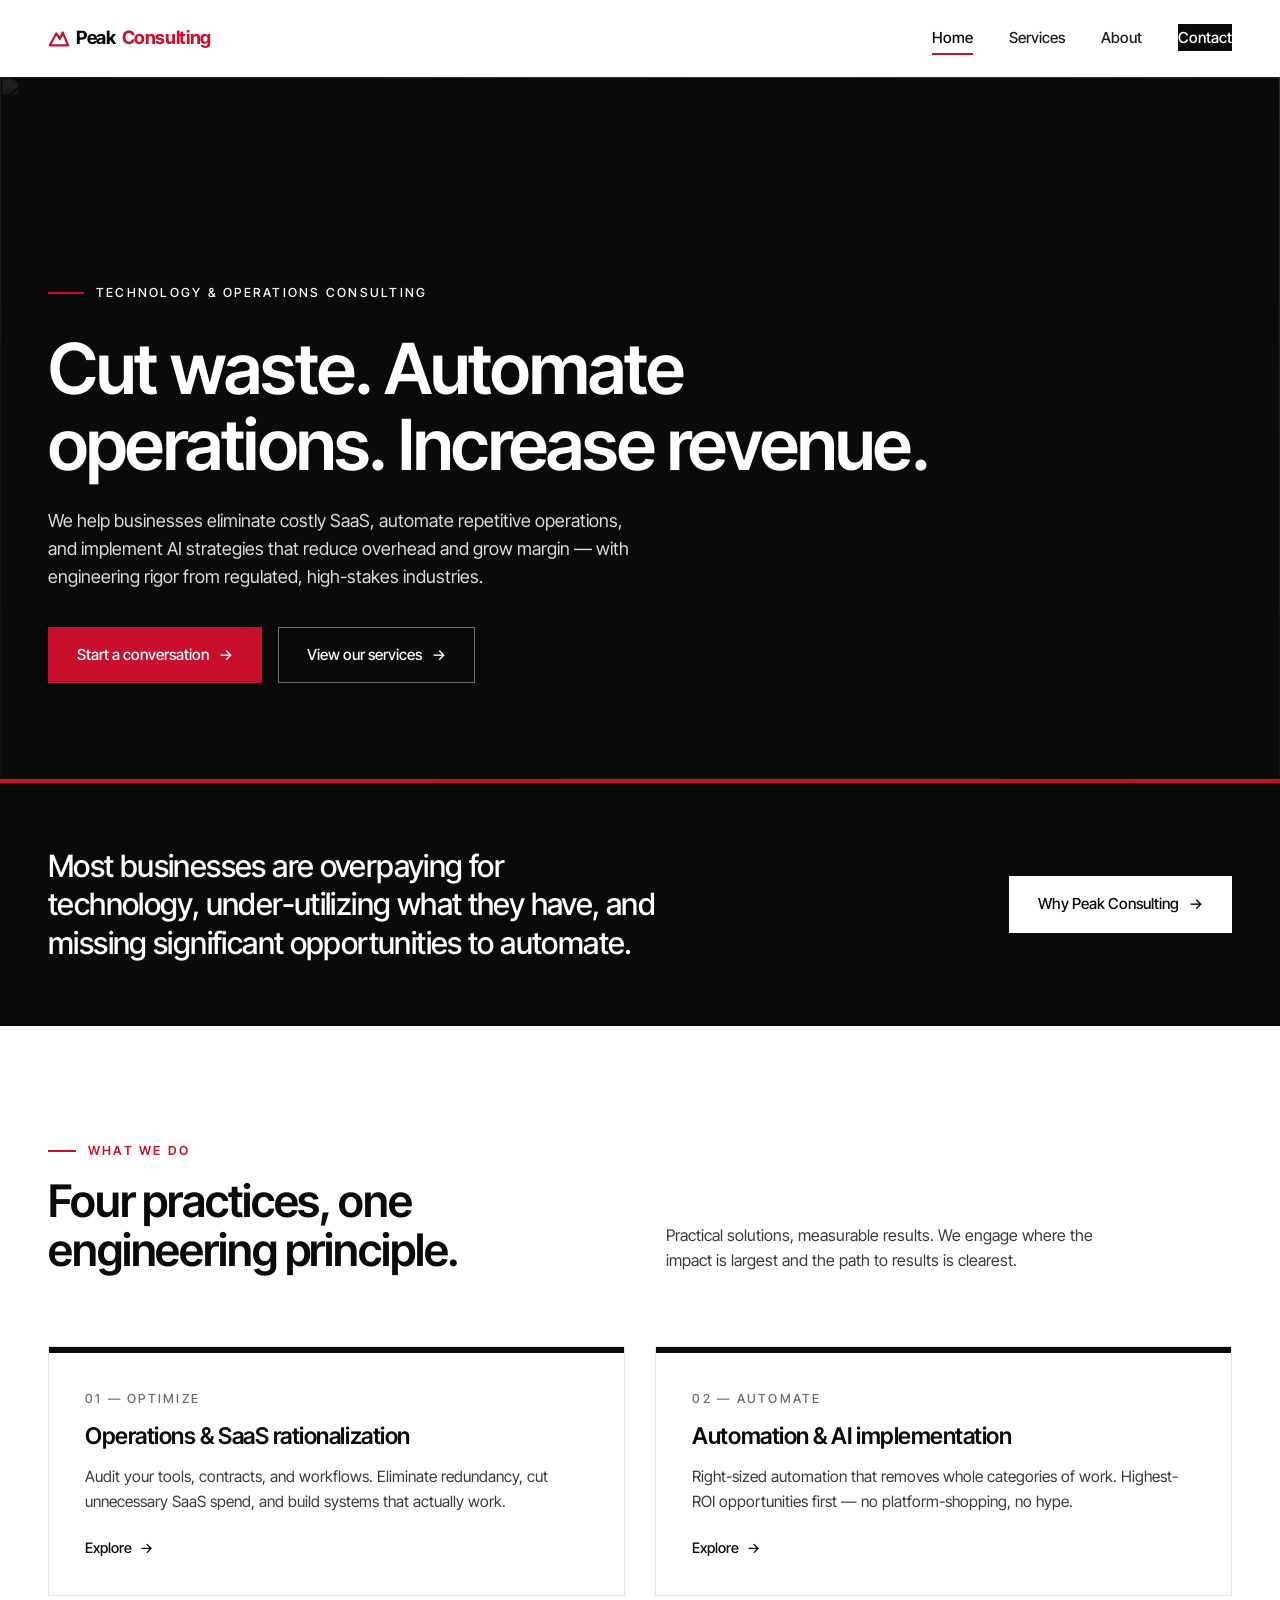
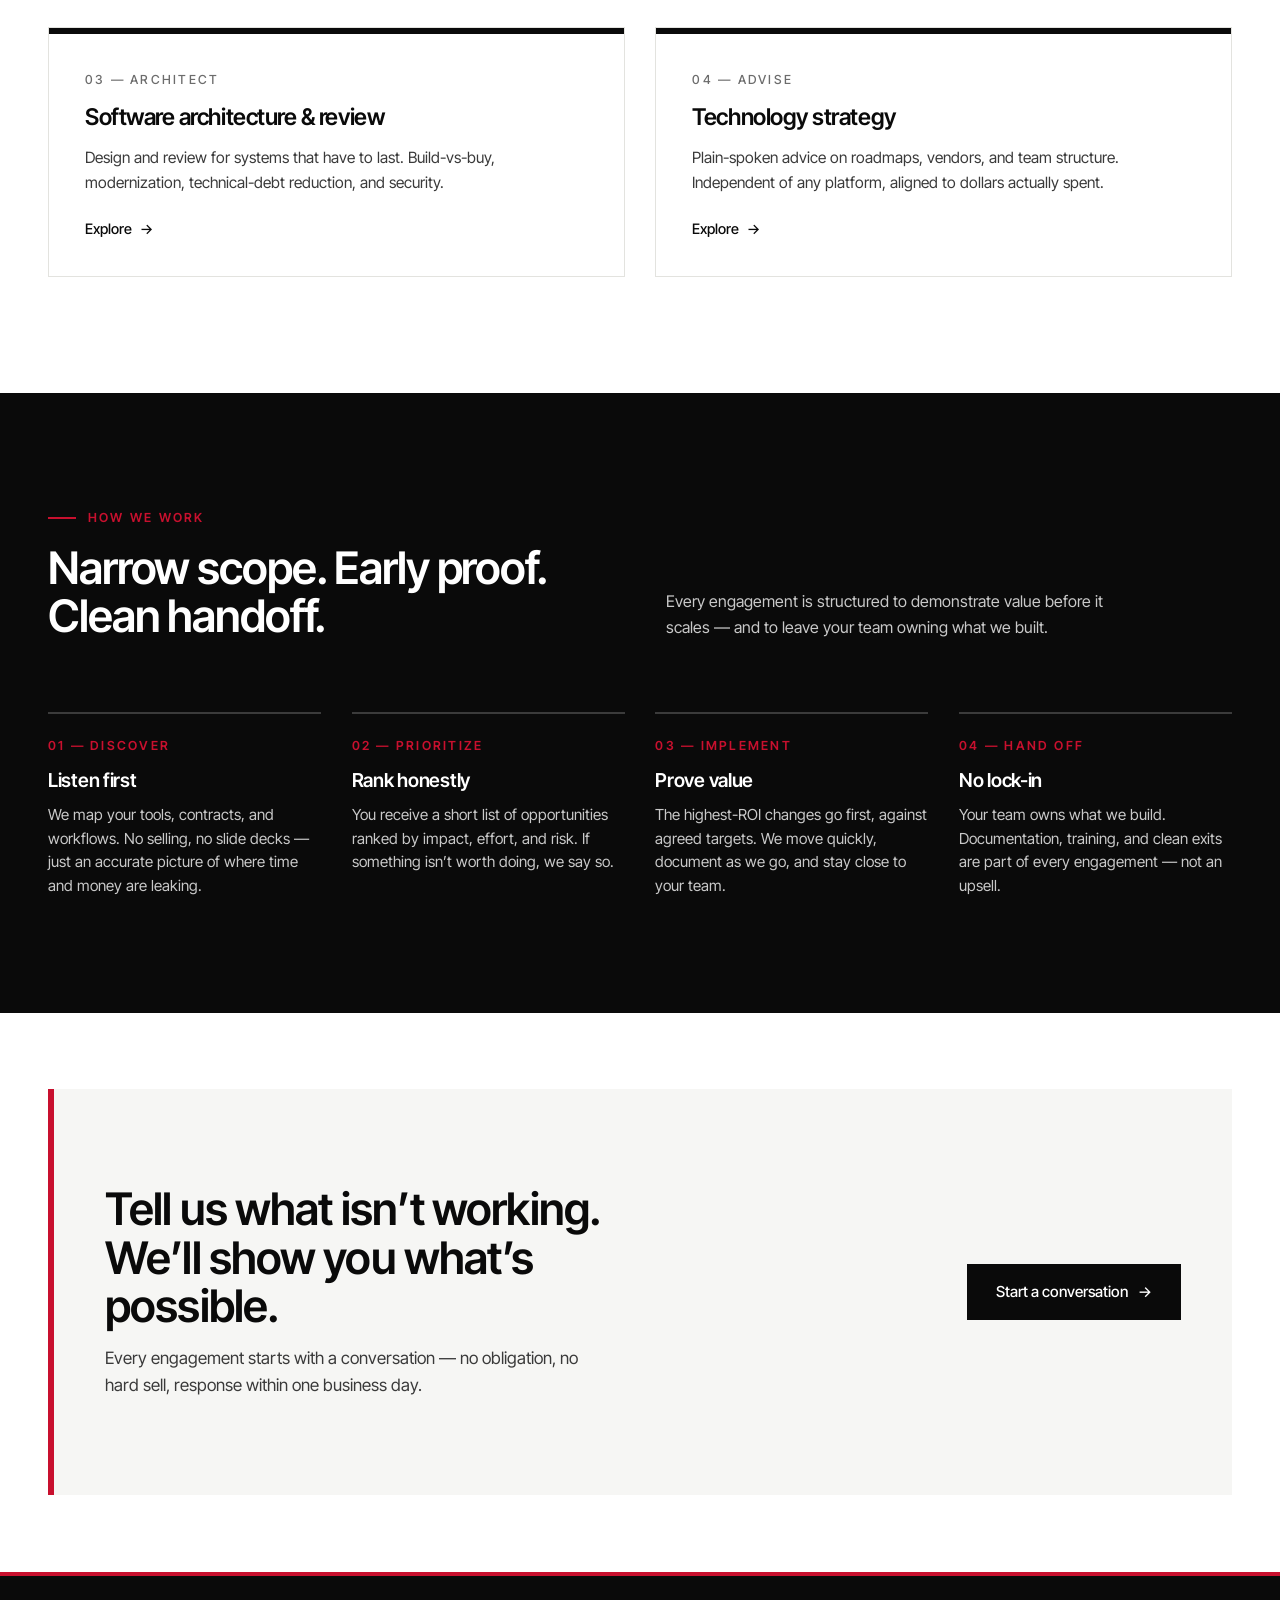
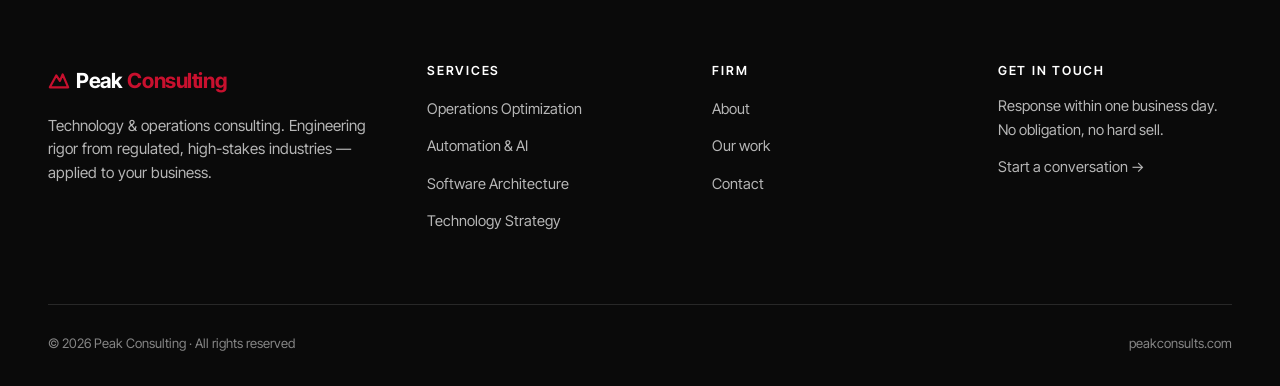
==== commit b76e6631: "Revert "Rebrand to Canon Stone — editorial advisory aesthetic" This reverts commit 467c7627efce8c166" ====
--- a/index.html
+++ b/index.html
@@ -3,34 +3,33 @@
 <head>
   <meta charset="UTF-8">
   <meta name="viewport" content="width=device-width, initial-scale=1.0">
-  <title>Canon Stone &mdash; Operations &amp; Technology Advisory</title>
-  <meta name="description" content="Canon Stone applies the discipline of regulated, mission-critical engineering to your operations and technology — not as a trend, but as a foundation.">
-  <meta name="keywords" content="operations consulting, technology advisory, SaaS rationalization, automation, AI implementation, software architecture, technology strategy">
-  <meta property="og:title" content="Canon Stone — Operations &amp; Technology Advisory">
-  <meta property="og:description" content="Principles, set in stone. Modern problems, established practice.">
+  <title>Peak Consulting | Technology &amp; Operations Consulting</title>
+  <meta name="description" content="Peak Consulting helps businesses eliminate costly SaaS, automate operations, and implement AI through expert technology strategy.">
+  <meta name="keywords" content="business consulting, automation, AI implementation, software strategy, operations optimization">
+  <meta property="og:title" content="Peak Consulting | Technology &amp; Operations Consulting">
+  <meta property="og:description" content="Eliminate waste. Automate operations. Increase revenue.">
   <meta property="og:type" content="website">
   <meta property="og:url" content="https://www.peakconsults.com">
   <link rel="canonical" href="https://www.peakconsults.com">
   <link rel="icon" href="favicon.svg" type="image/svg+xml">
   <link rel="apple-touch-icon" href="favicon.svg">
-  <meta name="theme-color" content="#f4ede0">
+  <meta name="theme-color" content="#0a0a0a">
   <link rel="preconnect" href="https://fonts.googleapis.com">
   <link rel="preconnect" href="https://fonts.gstatic.com" crossorigin>
-  <link href="https://fonts.googleapis.com/css2?family=Source+Serif+4:ital,opsz,wght@0,8..60,400;0,8..60,500;0,8..60,600;0,8..60,700;1,8..60,400;1,8..60,500&family=Inter:wght@400;500;600&display=swap" rel="stylesheet">
+  <link href="https://fonts.googleapis.com/css2?family=Inter+Tight:wght@400;500;600;700&family=Inter:wght@400;500;600;700&display=swap" rel="stylesheet">
   <link rel="stylesheet" href="css/style.css">
   <script type="application/ld+json">
   {
     "@context": "https://schema.org",
     "@type": "ProfessionalService",
-    "name": "Canon Stone",
-    "alternateName": "CanonStone",
+    "name": "Peak Consulting",
     "url": "https://www.peakconsults.com",
-    "description": "Operations and technology advisory. We apply the discipline of regulated, mission-critical engineering to your operations and technology.",
+    "description": "Technology and operations consulting. We help businesses eliminate costly SaaS, automate operations, and implement AI to reduce overhead and increase revenue.",
     "areaServed": "Worldwide",
     "serviceType": [
-      "Operations & SaaS Rationalization",
+      "Operations Optimization",
       "Automation & AI Implementation",
-      "Software Architecture & Review",
+      "Software Architecture",
       "Technology Strategy"
     ]
   }
@@ -43,14 +42,13 @@
   <header class="site-header">
     <nav class="nav-inner" aria-label="Primary">
       <a href="index.html" class="logo">
-        <svg class="mark" viewBox="0 0 26 30" aria-hidden="true" xmlns="http://www.w3.org/2000/svg"><rect width="26" height="30" rx="1.5" fill="#5d2a2a"/><line x1="4" y1="20" x2="22" y2="20" stroke="#7a4040" stroke-width="0.6"/></svg>
-        <span>Canon Stone</span>
+        <svg class="mark" viewBox="0 0 24 24" aria-hidden="true" xmlns="http://www.w3.org/2000/svg"><path d="M2 20 L9 7 L13 13 L16 6 L22 20 Z" fill="none" stroke="#c8102e" stroke-width="2.4" stroke-linejoin="round" stroke-linecap="round"/></svg>Peak<span>Consulting</span>
       </a>
       <ul class="nav-links" id="primary-nav">
         <li><a href="index.html" class="active">Home</a></li>
-        <li><a href="services.html">Practice</a></li>
-        <li><a href="about.html">Firm</a></li>
-        <li><a href="contact.html">Begin</a></li>
+        <li><a href="services.html">Services</a></li>
+        <li><a href="about.html">About</a></li>
+        <li><a href="contact.html" class="nav-cta">Contact</a></li>
       </ul>
       <button class="menu-toggle" aria-label="Toggle navigation" aria-expanded="false" aria-controls="primary-nav">
         <span></span><span></span><span></span>
@@ -61,182 +59,122 @@
   <main id="main">
 
     <section class="hero">
-      <div class="container">
-        <p class="hero-meta">Operations &middot; Technology &middot; Advisory</p>
-        <h1 class="hero-headline">Principles,<br>set in <em>stone.</em></h1>
-        <div class="hero-grid">
-          <p class="hero-lede has-drop-cap">Most businesses overpay for technology and under-utilize what they have. The remedy is not novelty &mdash; it is the discipline to apply established principles, with judgment, to your operations.</p>
-          <aside class="hero-aside">
-            <span class="hero-aside-label">Our thesis</span>
-            <p class="hero-aside-text">We do not innovate principles. We apply them. With rigor. With judgment. With restraint.</p>
-            <span class="hero-aside-label" style="margin-top: 8px;">Established practice</span>
-            <p class="hero-aside-text">The discipline of regulated, mission-critical engineering, brought to operations and technology decisions that compound over years.</p>
-          </aside>
-        </div>
+      <div class="hero-media" aria-hidden="true">
+        <img src="https://images.unsplash.com/photo-1486406146926-c627a92ad1ab?auto=format&amp;fit=crop&amp;w=2000&amp;q=80" alt="" loading="eager" decoding="async">
+      </div>
+      <div class="container">
+        <p class="hero-eyebrow">Technology &amp; Operations Consulting</p>
+        <h1>Cut waste. Automate operations. Increase revenue.</h1>
+        <p class="hero-sub">We help businesses eliminate costly SaaS, automate repetitive operations, and implement AI strategies that reduce overhead and grow margin &mdash; with engineering rigor from regulated, high-stakes industries.</p>
         <div class="hero-actions">
-          <a href="contact.html" class="link-cta">Begin a conversation <span class="arrow" aria-hidden="true">&rarr;</span></a>
-          <a href="services.html" class="link-cta is-quiet">Read the canon <span class="arrow" aria-hidden="true">&rarr;</span></a>
+          <a href="contact.html" class="btn btn-primary">Start a conversation <span class="arrow" aria-hidden="true">&rarr;</span></a>
+          <a href="services.html" class="btn btn-ghost">View our services <span class="arrow" aria-hidden="true">&rarr;</span></a>
         </div>
       </div>
     </section>
 
     <section class="statement">
       <div class="container">
-        <p class="statement-eyebrow">On principles</p>
-        <p class="statement-text">Most businesses are overpaying for technology and under-utilizing what they have. The cure is not innovation. It is <em>application</em>.</p>
-      </div>
-    </section>
-
-    <section class="section section-paper">
-      <div class="container">
-        <header class="section-intro">
+        <h2>Most businesses are overpaying for technology, under-utilizing what they have, and missing significant opportunities to automate.</h2>
+        <div class="actions">
+          <a href="about.html" class="btn btn-light">Why Peak Consulting <span class="arrow" aria-hidden="true">&rarr;</span></a>
+        </div>
+      </div>
+    </section>
+
+    <section class="section">
+      <div class="container">
+        <header class="section-head">
           <div>
-            <p class="chapter-mark">The Practice</p>
-            <h2>Four disciplines.<br>One <em>canon.</em></h2>
-          </div>
-          <p class="lede">Each engagement applies established principles &mdash; chosen with judgment, sized to your business, and bound by measurable targets agreed at the outset.</p>
+            <p class="section-eyebrow">What we do</p>
+            <h2>Four practices, one engineering principle.</h2>
+          </div>
+          <p class="lede">Practical solutions, measurable results. We engage where the impact is largest and the path to results is clearest.</p>
         </header>
-
-        <ol class="practice-list">
-          <li class="practice" id="operations">
-            <span class="roman">I.</span>
-            <div>
-              <h3>Operations &amp; SaaS Rationalization</h3>
-              <div class="body-grid">
-                <div>
-                  <p>An honest audit of your tools, contracts, and workflows. We cut what isn&rsquo;t earning its keep, consolidate what stays, and produce a roadmap with dollar targets you can verify.</p>
-                  <p>The principle: every system should pay for itself, in money or in time. Those that do not are removed.</p>
-                </div>
-                <div>
-                  <span class="deliverables-label">Deliverables</span>
-                  <ul class="deliverables">
-                    <li>Stack audit &amp; rationalization plan</li>
-                    <li>SaaS contract optimization</li>
-                    <li>Workflow analysis &amp; standardization</li>
-                    <li>Vendor evaluation &amp; negotiation</li>
-                    <li>Cost-reduction roadmap with targets</li>
-                  </ul>
-                </div>
-              </div>
-            </div>
-          </li>
-
-          <li class="practice" id="automation">
-            <span class="roman">II.</span>
-            <div>
-              <h3>Automation &amp; AI Implementation</h3>
-              <div class="body-grid">
-                <div>
-                  <p>Right-sized automation that removes whole categories of work, not just minutes. We identify the highest-impact opportunities, prove value, and only then scale.</p>
-                  <p>The principle: automate what is repetitive and well-understood. Leave judgment to people.</p>
-                </div>
-                <div>
-                  <span class="deliverables-label">Deliverables</span>
-                  <ul class="deliverables">
-                    <li>Business-process automation</li>
-                    <li>AI strategy &amp; implementation plan</li>
-                    <li>Custom AI tooling &amp; integration</li>
-                    <li>Data &amp; reporting automation</li>
-                    <li>System integration architecture</li>
-                  </ul>
-                </div>
-              </div>
-            </div>
-          </li>
-
-          <li class="practice" id="architecture">
-            <span class="roman">III.</span>
-            <div>
-              <h3>Software Architecture &amp; Review</h3>
-              <div class="body-grid">
-                <div>
-                  <p>Design and review for systems that have to last. Build-versus-buy analysis, modernization, technical-debt reduction, and security &mdash; the decisions whose costs compound over years.</p>
-                  <p>The principle: the simplest system that meets the requirements is the right system.</p>
-                </div>
-                <div>
-                  <span class="deliverables-label">Deliverables</span>
-                  <ul class="deliverables">
-                    <li>Architecture design &amp; review</li>
-                    <li>Legacy modernization plan</li>
-                    <li>Build-vs-buy analysis</li>
-                    <li>Technical-debt assessment</li>
-                    <li>Security &amp; scalability review</li>
-                  </ul>
-                </div>
-              </div>
-            </div>
-          </li>
-
-          <li class="practice" id="strategy">
-            <span class="roman">IV.</span>
-            <div>
-              <h3>Technology Strategy</h3>
-              <div class="body-grid">
-                <div>
-                  <p>Plain-spoken advice on roadmaps, vendors, and team structure. Independent of any platform we don&rsquo;t recommend; aligned to dollars actually spent.</p>
-                  <p>The principle: technology decisions are business decisions. They must answer to business outcomes.</p>
-                </div>
-                <div>
-                  <span class="deliverables-label">Deliverables</span>
-                  <ul class="deliverables">
-                    <li>Technology roadmap development</li>
-                    <li>Digital transformation planning</li>
-                    <li>Team &amp; capability assessment</li>
-                    <li>Risk assessment &amp; mitigation</li>
-                    <li>Executive technology advisory</li>
-                  </ul>
-                </div>
-              </div>
-            </div>
+        <div class="service-grid">
+          <a class="service-card" href="services.html#operations">
+            <div class="card-accent"></div>
+            <div class="card-body">
+              <span class="card-num">01 &mdash; Optimize</span>
+              <h3>Operations &amp; SaaS rationalization</h3>
+              <p>Audit your tools, contracts, and workflows. Eliminate redundancy, cut unnecessary SaaS spend, and build systems that actually work.</p>
+              <span class="card-link">Explore <span class="arrow" aria-hidden="true">&rarr;</span></span>
+            </div>
+          </a>
+          <a class="service-card" href="services.html#automation">
+            <div class="card-accent"></div>
+            <div class="card-body">
+              <span class="card-num">02 &mdash; Automate</span>
+              <h3>Automation &amp; AI implementation</h3>
+              <p>Right-sized automation that removes whole categories of work. Highest-ROI opportunities first &mdash; no platform-shopping, no hype.</p>
+              <span class="card-link">Explore <span class="arrow" aria-hidden="true">&rarr;</span></span>
+            </div>
+          </a>
+          <a class="service-card" href="services.html#architecture">
+            <div class="card-accent"></div>
+            <div class="card-body">
+              <span class="card-num">03 &mdash; Architect</span>
+              <h3>Software architecture &amp; review</h3>
+              <p>Design and review for systems that have to last. Build-vs-buy, modernization, technical-debt reduction, and security.</p>
+              <span class="card-link">Explore <span class="arrow" aria-hidden="true">&rarr;</span></span>
+            </div>
+          </a>
+          <a class="service-card" href="services.html#strategy">
+            <div class="card-accent"></div>
+            <div class="card-body">
+              <span class="card-num">04 &mdash; Advise</span>
+              <h3>Technology strategy</h3>
+              <p>Plain-spoken advice on roadmaps, vendors, and team structure. Independent of any platform, aligned to dollars actually spent.</p>
+              <span class="card-link">Explore <span class="arrow" aria-hidden="true">&rarr;</span></span>
+            </div>
+          </a>
+        </div>
+      </div>
+    </section>
+
+    <section class="section section-dark">
+      <div class="container">
+        <header class="section-head">
+          <div>
+            <p class="section-eyebrow">How we work</p>
+            <h2>Narrow scope. Early proof. Clean handoff.</h2>
+          </div>
+          <p class="lede">Every engagement is structured to demonstrate value before it scales &mdash; and to leave your team owning what we built.</p>
+        </header>
+        <ol class="process" role="list">
+          <li class="process-step">
+            <span class="num">01 &mdash; Discover</span>
+            <h3>Listen first</h3>
+            <p>We map your tools, contracts, and workflows. No selling, no slide decks &mdash; just an accurate picture of where time and money are leaking.</p>
+          </li>
+          <li class="process-step">
+            <span class="num">02 &mdash; Prioritize</span>
+            <h3>Rank honestly</h3>
+            <p>You receive a short list of opportunities ranked by impact, effort, and risk. If something isn&rsquo;t worth doing, we say so.</p>
+          </li>
+          <li class="process-step">
+            <span class="num">03 &mdash; Implement</span>
+            <h3>Prove value</h3>
+            <p>The highest-ROI changes go first, against agreed targets. We move quickly, document as we go, and stay close to your team.</p>
+          </li>
+          <li class="process-step">
+            <span class="num">04 &mdash; Hand off</span>
+            <h3>No lock-in</h3>
+            <p>Your team owns what we build. Documentation, training, and clean exits are part of every engagement &mdash; not an upsell.</p>
           </li>
         </ol>
       </div>
     </section>
 
-    <section class="section section-dark">
-      <div class="container">
-        <header class="section-intro">
+    <section class="section-tight">
+      <div class="container">
+        <div class="cta-panel">
           <div>
-            <p class="chapter-mark">The Method</p>
-            <h2>Narrow scope.<br>Early proof.<br>Clean <em>handoff.</em></h2>
-          </div>
-          <p class="lede">Every engagement is structured to demonstrate value before it scales &mdash; and to leave your team owning what we built. No vendor lock-in. No ongoing dependency.</p>
-        </header>
-        <ol class="method" role="list">
-          <li class="method-step">
-            <span class="num">I &mdash; Discover</span>
-            <h3>Listen first.</h3>
-            <p>We map your tools, contracts, and workflows. No selling, no slide decks &mdash; just an accurate picture of where time and money are leaking.</p>
-          </li>
-          <li class="method-step">
-            <span class="num">II &mdash; Prioritize</span>
-            <h3>Rank honestly.</h3>
-            <p>You receive a short list of opportunities ranked by impact, effort, and risk. If something is not worth doing, we say so.</p>
-          </li>
-          <li class="method-step">
-            <span class="num">III &mdash; Apply</span>
-            <h3>Prove value.</h3>
-            <p>The highest-ROI changes go first, against agreed targets. We move quickly, document as we go, and stay close to your team.</p>
-          </li>
-          <li class="method-step">
-            <span class="num">IV &mdash; Hand off</span>
-            <h3>No lock-in.</h3>
-            <p>Your team owns what we build. Documentation, training, and clean exits are part of every engagement &mdash; not an upsell.</p>
-          </li>
-        </ol>
-      </div>
-    </section>
-
-    <section class="section-tight section-paper-2">
-      <div class="container">
-        <div class="cta-block">
-          <div>
-            <h2>Bring us your hardest operational question. <em>We will bring the canon.</em></h2>
-            <p>Every engagement begins with a conversation &mdash; no obligation, no hard sell, response within one business day.</p>
+            <h2>Tell us what isn&rsquo;t working. We&rsquo;ll show you what&rsquo;s possible.</h2>
+            <p>Every engagement starts with a conversation &mdash; no obligation, no hard sell, response within one business day.</p>
           </div>
           <div class="actions">
-            <a href="contact.html" class="link-cta">Begin a conversation <span class="arrow" aria-hidden="true">&rarr;</span></a>
-            <a href="services.html" class="link-cta is-quiet">See the practice <span class="arrow" aria-hidden="true">&rarr;</span></a>
+            <a href="contact.html" class="btn btn-dark">Start a conversation <span class="arrow" aria-hidden="true">&rarr;</span></a>
           </div>
         </div>
       </div>
@@ -249,39 +187,37 @@
       <div class="footer-top">
         <div class="footer-brand">
           <a href="index.html" class="logo">
-            <svg class="mark" viewBox="0 0 26 30" aria-hidden="true" xmlns="http://www.w3.org/2000/svg"><rect width="26" height="30" rx="1.5" fill="#5d2a2a"/><line x1="4" y1="20" x2="22" y2="20" stroke="#7a4040" stroke-width="0.6"/></svg>
-            <span>Canon Stone</span>
-          </a>
-          <p>Operations and technology advisory. We apply the discipline of regulated, mission-critical engineering to decisions that compound over years.</p>
+            <svg class="mark" viewBox="0 0 24 24" aria-hidden="true" xmlns="http://www.w3.org/2000/svg"><path d="M2 20 L9 7 L13 13 L16 6 L22 20 Z" fill="none" stroke="#c8102e" stroke-width="2.4" stroke-linejoin="round" stroke-linecap="round"/></svg>Peak<span>Consulting</span>
+          </a>
+          <p>Technology &amp; operations consulting. Engineering rigor from regulated, high-stakes industries &mdash; applied to your business.</p>
         </div>
         <div class="footer-col">
-          <h4>The Practice</h4>
+          <h4>Services</h4>
           <ul>
-            <li><a href="services.html#operations">Operations &amp; SaaS</a></li>
+            <li><a href="services.html#operations">Operations Optimization</a></li>
             <li><a href="services.html#automation">Automation &amp; AI</a></li>
-            <li><a href="services.html#architecture">Architecture</a></li>
-            <li><a href="services.html#strategy">Strategy</a></li>
+            <li><a href="services.html#architecture">Software Architecture</a></li>
+            <li><a href="services.html#strategy">Technology Strategy</a></li>
           </ul>
         </div>
         <div class="footer-col">
-          <h4>The Firm</h4>
+          <h4>Firm</h4>
           <ul>
             <li><a href="about.html">About</a></li>
-            <li><a href="services.html">Approach</a></li>
-            <li><a href="contact.html">Begin</a></li>
+            <li><a href="services.html">Our work</a></li>
+            <li><a href="contact.html">Contact</a></li>
           </ul>
         </div>
         <div class="footer-col">
-          <h4>Begin</h4>
+          <h4>Get in touch</h4>
           <p>Response within one business day. No obligation, no hard sell.</p>
-          <p style="margin-top:14px;"><a href="contact.html">Begin a conversation &rarr;</a></p>
+          <p style="margin-top:14px;"><a href="contact.html">Start a conversation &rarr;</a></p>
         </div>
       </div>
       <div class="footer-bottom">
-        <span>&copy; 2026 Canon Stone</span>
+        <span>&copy; 2026 Peak Consulting &middot; All rights reserved</span>
         <span>peakconsults.com</span>
       </div>
-      <p class="footer-imprint">Established practice. Modern problems. Principles, set in stone.</p>
     </div>
   </footer>
 
--- a/css/style.css
+++ b/css/style.css
@@ -1,48 +1,33 @@
-/* ============================================================
-   Canon Stone — Editorial Advisory
-   Voice: authoritative, principled, foundational
-   System: warm paper, serif headlines, oxblood accent, hairline rules
-   ============================================================ */
+/* ==========================================================
+   Peak Consulting — corporate professional services theme
+   Inspired by top-tier consulting (Bain, McKinsey, BCG)
+   ========================================================== */
 
 *, *::before, *::after { box-sizing: border-box; margin: 0; padding: 0; }
 
 :root {
-  /* — Paper & Ink — */
-  --paper:        #f4ede0;
-  --paper-2:      #ece3cf;
-  --paper-3:      #e1d7bd;
-  --ink:          #1a1612;
-  --ink-2:        #2c2820;
-  --body:         #3d3830;
-  --muted:        #7a7060;
-  --rule:         #c9bea4;
-  --rule-soft:    #ddd2b8;
-  --accent:       #5d2a2a;
-  --accent-h:     #461c1c;
-  --accent-tint:  rgba(93, 42, 42, 0.08);
-  --dark:         #141008;
-  --dark-2:       #1f1a12;
-  --dark-paper:   #efe3c8;
-  --dark-rule:    rgba(239, 227, 200, 0.18);
-  --dark-muted:   rgba(239, 227, 200, 0.62);
-
-  /* — Type — */
-  --serif: 'Source Serif 4', 'Source Serif Pro', 'Iowan Old Style', 'Hoefler Text', 'Apple Garamond', Georgia, 'Times New Roman', serif;
-  --sans:  'Inter', -apple-system, BlinkMacSystemFont, 'Segoe UI', Roboto, 'Helvetica Neue', Arial, sans-serif;
-
-  /* — Layout — */
-  --max-w: 1240px;
-  --measure: 62ch;
-  --pad-x: clamp(20px, 4vw, 56px);
-
-  --t: 220ms cubic-bezier(0.4, 0, 0.2, 1);
-}
-
-html {
-  scroll-behavior: smooth;
-  font-feature-settings: "kern", "liga", "calt";
-}
-
+  --white:        #ffffff;
+  --off:          #f6f6f4;
+  --off-2:        #ececea;
+  --ink:          #0a0a0a;
+  --ink-2:        #1f1f1f;
+  --body:         #3a3a3a;
+  --muted:        #6c6c6c;
+  --rule:         #e3e3df;
+  --rule-2:       #cfcfca;
+  --dark:         #0a0a0a;
+  --dark-2:       #161616;
+  --accent:       #c8102e;
+  --accent-h:     #a40c24;
+
+  --sans: 'Inter Tight', 'Inter', -apple-system, BlinkMacSystemFont, 'Segoe UI', Roboto, 'Helvetica Neue', Arial, sans-serif;
+
+  --max-w: 1280px;
+  --pad-x: clamp(20px, 4vw, 48px);
+  --t: 200ms ease;
+}
+
+html { scroll-behavior: smooth; }
 @media (prefers-reduced-motion: reduce) {
   html { scroll-behavior: auto; }
   *, *::before, *::after {
@@ -54,112 +39,69 @@
 
 body {
   font-family: var(--sans);
-  background: var(--paper);
+  background: var(--white);
   color: var(--body);
   font-size: 17px;
-  line-height: 1.65;
+  line-height: 1.6;
   -webkit-font-smoothing: antialiased;
   -moz-osx-font-smoothing: grayscale;
   text-rendering: optimizeLegibility;
-  font-feature-settings: "kern", "liga", "calt", "ss01";
-}
-
-/* Subtle paper texture across the whole site */
-body::before {
-  content: '';
-  position: fixed;
-  inset: 0;
-  pointer-events: none;
-  z-index: 0;
-  background-image:
-    radial-gradient(circle at 20% 10%, rgba(93,42,42,0.025) 0%, transparent 40%),
-    radial-gradient(circle at 80% 80%, rgba(26,22,18,0.025) 0%, transparent 35%);
-}
-
-main, header, footer { position: relative; z-index: 1; }
+}
 
 img, svg { max-width: 100%; display: block; }
-::selection { background: var(--accent); color: var(--paper); }
+::selection { background: var(--accent); color: var(--white); }
 
 a {
   color: var(--ink);
-  text-decoration: underline;
-  text-decoration-color: var(--rule);
-  text-decoration-thickness: 1px;
-  text-underline-offset: 4px;
-  transition: color var(--t), text-decoration-color var(--t);
-}
-a:hover { color: var(--accent); text-decoration-color: var(--accent); }
+  text-decoration: none;
+  transition: color var(--t);
+}
+a:hover { color: var(--accent); }
 
 h1, h2, h3, h4 {
-  font-family: var(--serif);
-  color: var(--ink);
-  font-weight: 500;
-  line-height: 1.05;
-  letter-spacing: -0.022em;
-  font-feature-settings: "kern", "liga", "ss01", "onum";
-  font-variation-settings: "opsz" 60;
-}
-
-h1 { font-size: clamp(3.2rem, 8vw, 6.4rem); }
-h2 { font-size: clamp(2.2rem, 5vw, 3.8rem); }
-h3 { font-size: clamp(1.4rem, 2.4vw, 2rem); }
-h4 { font-size: clamp(1.05rem, 1.4vw, 1.2rem); }
+  color: var(--ink);
+  font-weight: 600;
+  line-height: 1.08;
+  letter-spacing: -0.025em;
+  font-family: var(--sans);
+}
+
+h1 { font-size: clamp(2.4rem, 5.6vw, 4.4rem); font-weight: 600; }
+h2 { font-size: clamp(1.9rem, 3.6vw, 2.8rem); }
+h3 { font-size: clamp(1.15rem, 1.6vw, 1.35rem); }
 
 p { color: var(--body); }
 
-em { font-style: italic; }
-
-/* Old-style figures in body for editorial feel */
-.osf, .practice .roman, .chapter-num, .stat-num {
-  font-feature-settings: "kern", "liga", "onum";
-}
-
-/* ============================================================
-   Layout
-   ============================================================ */
 .container {
   max-width: var(--max-w);
   margin: 0 auto;
   padding: 0 var(--pad-x);
 }
 
-.section { padding: clamp(80px, 11vw, 144px) 0; }
-.section-tight { padding: clamp(56px, 7vw, 88px) 0; }
-.section-paper { background: var(--paper); }
-.section-paper-2 { background: var(--paper-2); }
-.section-dark {
-  background: var(--dark);
-  color: var(--dark-paper);
-}
-.section-dark h1, .section-dark h2, .section-dark h3, .section-dark h4 { color: var(--dark-paper); }
-.section-dark p { color: var(--dark-muted); }
-.section-dark a { color: var(--dark-paper); text-decoration-color: var(--dark-rule); }
-.section-dark a:hover { color: var(--paper); text-decoration-color: var(--accent); }
-
-/* ============================================================
-   Skip link & a11y
-   ============================================================ */
+.section { padding: clamp(72px, 9vw, 120px) 0; }
+.section-tight { padding: clamp(48px, 6vw, 80px) 0; }
+.section-off { background: var(--off); }
+.section-dark { background: var(--dark); color: var(--off); }
+.section-dark h1, .section-dark h2, .section-dark h3 { color: var(--white); }
+.section-dark p { color: rgba(255, 255, 255, 0.78); }
+
+/* ===== Skip / a11y ===== */
 .skip-link {
   position: absolute;
   left: 16px; top: -100px;
   z-index: 200;
   background: var(--ink);
-  color: var(--paper);
-  padding: 12px 18px;
-  font-family: var(--serif);
+  color: var(--white);
+  padding: 10px 16px;
   font-size: 0.9rem;
-  font-weight: 600;
-  letter-spacing: 0.04em;
-  text-transform: uppercase;
-  text-decoration: none;
+  font-weight: 500;
   transition: top var(--t);
 }
-.skip-link:focus, .skip-link:focus-visible { top: 16px; color: var(--paper); }
+.skip-link:focus, .skip-link:focus-visible { top: 16px; color: var(--white); }
 
 :focus-visible {
   outline: 2px solid var(--accent);
-  outline-offset: 4px;
+  outline-offset: 3px;
 }
 
 .visually-hidden {
@@ -170,23 +112,18 @@
   white-space: nowrap; border: 0;
 }
 
-/* ============================================================
-   Header / Nav
-   ============================================================ */
+/* ===== Header / Nav ===== */
 .site-header {
   position: sticky;
   top: 0;
   z-index: 100;
-  background: rgba(244, 237, 224, 0.92);
-  backdrop-filter: saturate(140%) blur(12px);
-  -webkit-backdrop-filter: saturate(140%) blur(12px);
+  background: rgba(255, 255, 255, 0.96);
+  backdrop-filter: saturate(140%) blur(10px);
+  -webkit-backdrop-filter: saturate(140%) blur(10px);
   border-bottom: 1px solid transparent;
-  transition: border-color var(--t), background var(--t);
-}
-.site-header.is-scrolled {
-  border-bottom-color: var(--rule);
-  background: rgba(244, 237, 224, 0.96);
-}
+  transition: border-color var(--t);
+}
+.site-header.is-scrolled { border-bottom-color: var(--rule); }
 
 .nav-inner {
   max-width: var(--max-w);
@@ -195,63 +132,63 @@
   display: flex;
   align-items: center;
   justify-content: space-between;
-  height: 80px;
+  height: 76px;
 }
 
 .logo {
   display: inline-flex;
   align-items: center;
-  gap: 12px;
-  font-family: var(--serif);
-  font-size: 1rem;
-  font-weight: 600;
-  color: var(--ink);
-  letter-spacing: 0.16em;
-  text-transform: uppercase;
-  text-decoration: none;
-  transition: color var(--t);
-}
-.logo:hover { color: var(--accent); text-decoration: none; }
-
+  gap: 6px;
+  font-size: 1.15rem;
+  font-weight: 700;
+  letter-spacing: -0.02em;
+  color: var(--ink);
+}
+.logo:hover { color: var(--ink); }
 .logo .mark {
-  width: 26px;
-  height: 30px;
+  width: 22px; height: 22px;
+  display: inline-block;
   flex-shrink: 0;
-  display: inline-block;
-}
+}
+.logo span { color: var(--accent); }
 
 .nav-links {
   display: flex;
-  gap: 40px;
+  gap: 36px;
   list-style: none;
   align-items: center;
 }
 .nav-links a {
-  font-family: var(--serif);
-  font-size: 0.85rem;
-  font-weight: 500;
-  letter-spacing: 0.14em;
-  text-transform: uppercase;
+  font-size: 0.95rem;
+  font-weight: 500;
   color: var(--ink-2);
-  text-decoration: none;
   position: relative;
   padding: 4px 0;
-  transition: color var(--t);
 }
 .nav-links a::after {
   content: '';
   position: absolute;
-  left: 0; right: 0; bottom: -6px;
-  height: 1.5px;
+  left: 0; right: 0; bottom: -4px;
+  height: 2px;
   background: var(--accent);
   transform: scaleX(0);
   transform-origin: left;
   transition: transform var(--t);
 }
-.nav-links a:hover,
-.nav-links a.active { color: var(--ink); }
+.nav-links a:hover { color: var(--ink); }
 .nav-links a:hover::after,
 .nav-links a.active::after { transform: scaleX(1); }
+.nav-links a.active { color: var(--ink); }
+
+.nav-cta {
+  background: var(--ink);
+  color: var(--white) !important;
+  padding: 10px 18px;
+  font-weight: 500;
+  transition: background var(--t);
+}
+.nav-cta:hover { background: var(--accent); }
+.nav-cta::after { display: none; }
 
 .menu-toggle {
   display: none;
@@ -262,705 +199,539 @@
 }
 .menu-toggle span {
   display: block;
-  width: 22px; height: 1.5px;
+  width: 24px;
+  height: 2px;
   background: var(--ink);
   margin: 5px 0;
   transition: var(--t);
 }
 
-/* ============================================================
-   Hero (editorial, type-led, no photograph)
-   ============================================================ */
+/* ===== Hero ===== */
 .hero {
-  padding: clamp(96px, 14vw, 180px) 0 clamp(64px, 9vw, 120px);
-  background: var(--paper);
   position: relative;
+  min-height: clamp(540px, 78vh, 720px);
+  background: var(--dark);
+  color: var(--white);
   overflow: hidden;
-}
-
+  display: flex;
+  align-items: flex-end;
+  isolation: isolate;
+}
+
+.hero-media {
+  position: absolute;
+  inset: 0;
+  z-index: -2;
+}
+.hero-media img {
+  width: 100%; height: 100%;
+  object-fit: cover;
+  opacity: 0.55;
+  filter: grayscale(15%) contrast(1.05);
+}
 .hero::before {
   content: '';
   position: absolute;
-  top: 0; right: 0;
-  width: 40%;
-  height: 100%;
-  background: linear-gradient(135deg, transparent 50%, var(--accent-tint) 100%);
-  pointer-events: none;
-  z-index: 0;
+  inset: 0;
+  z-index: -1;
+  background:
+    linear-gradient(180deg, rgba(10,10,10,0.4) 0%, rgba(10,10,10,0.85) 100%),
+    linear-gradient(90deg, rgba(10,10,10,0.7) 0%, rgba(10,10,10,0.2) 60%, rgba(10,10,10,0.5) 100%);
 }
 
 .hero .container {
+  width: 100%;
+  padding-top: clamp(96px, 14vw, 160px);
+  padding-bottom: clamp(56px, 8vw, 96px);
+}
+
+.hero-eyebrow {
+  display: inline-flex;
+  align-items: center;
+  gap: 12px;
+  font-size: 0.78rem;
+  letter-spacing: 0.18em;
+  text-transform: uppercase;
+  color: var(--white);
+  font-weight: 500;
+  margin-bottom: 28px;
+}
+.hero-eyebrow::before {
+  content: '';
+  display: inline-block;
+  width: 36px; height: 2px;
+  background: var(--accent);
+}
+
+.hero h1 {
+  color: var(--white);
+  max-width: 22ch;
+  margin-bottom: 24px;
+  font-weight: 600;
+}
+
+.hero-sub {
+  color: rgba(255, 255, 255, 0.86);
+  max-width: 60ch;
+  font-size: clamp(1.05rem, 1.4vw, 1.2rem);
+  line-height: 1.55;
+  margin-bottom: 36px;
+}
+
+.hero-actions {
+  display: flex;
+  gap: 16px;
+  flex-wrap: wrap;
+}
+
+/* ===== Buttons ===== */
+.btn {
+  display: inline-flex;
+  align-items: center;
+  gap: 10px;
+  padding: 15px 28px;
+  font-size: 0.95rem;
+  font-weight: 500;
+  font-family: var(--sans);
+  cursor: pointer;
+  border: 1px solid transparent;
+  border-radius: 0;
+  transition: background var(--t), color var(--t), border-color var(--t);
+  text-decoration: none;
+}
+.btn .arrow { transition: transform var(--t); }
+.btn:hover .arrow { transform: translateX(4px); }
+
+.btn-primary {
+  background: var(--accent);
+  color: var(--white);
+  border-color: var(--accent);
+}
+.btn-primary:hover { background: var(--accent-h); border-color: var(--accent-h); color: var(--white); }
+
+.btn-light {
+  background: var(--white);
+  color: var(--ink);
+  border-color: var(--white);
+}
+.btn-light:hover { background: var(--accent); color: var(--white); border-color: var(--accent); }
+
+.btn-ghost {
+  background: transparent;
+  color: var(--white);
+  border-color: rgba(255,255,255,0.4);
+}
+.btn-ghost:hover { background: var(--white); color: var(--ink); border-color: var(--white); }
+
+.btn-dark {
+  background: var(--ink);
+  color: var(--white);
+  border-color: var(--ink);
+}
+.btn-dark:hover { background: var(--accent); border-color: var(--accent); color: var(--white); }
+
+/* ===== Statement bar ===== */
+.statement {
+  background: var(--ink);
+  color: var(--white);
+  padding: clamp(40px, 5vw, 64px) 0;
+  border-top: 4px solid var(--accent);
+}
+.statement .container {
+  display: grid;
+  grid-template-columns: 2fr 1fr;
+  gap: clamp(24px, 4vw, 56px);
+  align-items: center;
+}
+.statement h2 {
+  color: var(--white);
+  font-size: clamp(1.4rem, 2.4vw, 2rem);
+  font-weight: 500;
+  letter-spacing: -0.02em;
+  line-height: 1.25;
+  max-width: 32ch;
+}
+.statement .actions {
+  justify-self: end;
+}
+
+/* ===== Section heads ===== */
+.section-head {
+  display: grid;
+  grid-template-columns: 1fr 1fr;
+  gap: clamp(24px, 4vw, 56px);
+  margin-bottom: clamp(48px, 6vw, 72px);
+  align-items: end;
+}
+.section-eyebrow {
+  font-size: 0.78rem;
+  letter-spacing: 0.18em;
+  text-transform: uppercase;
+  color: var(--accent);
+  font-weight: 600;
+  margin-bottom: 16px;
+  display: flex;
+  align-items: center;
+  gap: 12px;
+}
+.section-eyebrow::before {
+  content: '';
+  display: inline-block;
+  width: 28px; height: 2px;
+  background: var(--accent);
+}
+.section-head h2 { max-width: 22ch; }
+.section-head .lede {
+  color: var(--body);
+  font-size: clamp(1rem, 1.2vw, 1.1rem);
+  max-width: 50ch;
+  justify-self: start;
+}
+.section-dark .section-eyebrow { color: var(--accent); }
+.section-dark .section-eyebrow::before { background: var(--accent); }
+.section-dark .section-head .lede { color: rgba(255,255,255,0.78); }
+
+/* ===== Service cards ===== */
+.service-grid {
+  display: grid;
+  grid-template-columns: repeat(2, 1fr);
+  gap: clamp(20px, 2.4vw, 32px);
+}
+.service-card {
+  display: flex;
+  flex-direction: column;
+  background: var(--white);
+  border: 1px solid var(--rule);
+  text-decoration: none;
+  color: inherit;
+  transition: transform var(--t), box-shadow var(--t), border-color var(--t);
   position: relative;
-  z-index: 1;
-}
-
-.hero-meta {
-  display: flex;
-  align-items: center;
-  gap: 20px;
-  margin-bottom: clamp(40px, 6vw, 64px);
-  font-family: var(--serif);
+  overflow: hidden;
+}
+.service-card:hover {
+  transform: translateY(-3px);
+  border-color: var(--ink);
+  box-shadow: 0 24px 48px -24px rgba(0,0,0,0.18);
+}
+.service-card .card-accent {
+  height: 6px;
+  background: var(--ink);
+  transition: background var(--t);
+}
+.service-card:hover .card-accent { background: var(--accent); }
+
+.service-card .card-body {
+  padding: clamp(28px, 3vw, 36px);
+  display: flex;
+  flex-direction: column;
+  gap: 14px;
+  flex: 1;
+}
+.service-card .card-num {
   font-size: 0.78rem;
-  letter-spacing: 0.22em;
-  text-transform: uppercase;
-  color: var(--ink-2);
-  font-weight: 600;
-}
-.hero-meta::before {
-  content: '';
-  width: 56px; height: 1.5px;
-  background: var(--ink);
-}
-
-.hero-headline {
-  font-family: var(--serif);
-  font-size: clamp(3.4rem, 9.5vw, 7.6rem);
-  font-weight: 500;
-  line-height: 0.96;
-  letter-spacing: -0.028em;
-  color: var(--ink);
-  margin-bottom: clamp(40px, 5vw, 56px);
-  max-width: 14ch;
-  font-variation-settings: "opsz" 144;
-}
-.hero-headline em {
-  font-style: italic;
+  letter-spacing: 0.18em;
+  text-transform: uppercase;
+  color: var(--muted);
+  font-weight: 500;
+}
+.service-card h3 {
+  font-size: clamp(1.25rem, 1.8vw, 1.5rem);
+  font-weight: 600;
+  line-height: 1.2;
+  letter-spacing: -0.02em;
+  color: var(--ink);
+}
+.service-card p {
+  color: var(--body);
+  font-size: 0.97rem;
+  line-height: 1.6;
+}
+.service-card .card-link {
+  margin-top: auto;
+  padding-top: 8px;
+  font-size: 0.9rem;
+  font-weight: 500;
+  color: var(--ink);
+  display: inline-flex;
+  align-items: center;
+  gap: 8px;
+}
+.service-card:hover .card-link { color: var(--accent); }
+.service-card:hover .card-link .arrow { transform: translateX(4px); }
+.card-link .arrow { transition: transform var(--t); }
+
+/* ===== Process steps ===== */
+.process {
+  display: grid;
+  grid-template-columns: repeat(4, 1fr);
+  gap: clamp(20px, 2.4vw, 32px);
+  list-style: none;
+}
+.process-step {
+  border-top: 2px solid var(--white);
+  padding-top: 22px;
+  position: relative;
+}
+.section-dark .process-step { border-top-color: rgba(255,255,255,0.2); }
+.process-step .num {
+  font-size: 0.78rem;
+  letter-spacing: 0.18em;
+  text-transform: uppercase;
   color: var(--accent);
-  font-weight: 500;
-}
-
-.hero-grid {
-  display: grid;
-  grid-template-columns: 1fr 1fr;
-  gap: clamp(40px, 6vw, 96px);
-  align-items: start;
-  margin-top: clamp(32px, 4vw, 48px);
-  padding-top: clamp(32px, 4vw, 48px);
-  border-top: 1px solid var(--ink);
-}
-
-.hero-lede {
-  font-family: var(--serif);
-  font-size: clamp(1.1rem, 1.45vw, 1.35rem);
+  font-weight: 600;
+  display: block;
+  margin-bottom: 14px;
+}
+.process-step h3 {
+  font-size: 1.2rem;
+  font-weight: 600;
+  margin-bottom: 12px;
+  color: var(--white);
+  letter-spacing: -0.015em;
+}
+.process-step p {
+  color: rgba(255,255,255,0.78);
+  font-size: 0.95rem;
   line-height: 1.55;
-  color: var(--ink-2);
-  font-weight: 400;
-  max-width: 38ch;
-}
-
-.hero-lede.has-drop-cap::first-letter {
-  font-family: var(--serif);
-  font-size: 4.4em;
-  font-weight: 500;
-  float: left;
-  line-height: 0.86;
-  margin-right: 0.1em;
-  margin-top: 0.04em;
-  color: var(--accent);
-  font-feature-settings: "lnum";
-}
-
-.hero-aside {
-  display: flex;
-  flex-direction: column;
-  gap: 28px;
-  font-family: var(--serif);
-}
-
-.hero-aside-label {
-  font-size: 0.74rem;
-  letter-spacing: 0.18em;
-  text-transform: uppercase;
-  color: var(--muted);
-  font-weight: 600;
-}
-
-.hero-aside-text {
-  font-size: 1rem;
+}
+
+/* ===== CTA panel ===== */
+.cta-panel {
+  background: var(--off);
+  padding: clamp(56px, 8vw, 96px) clamp(24px, 4vw, 64px);
+  display: grid;
+  grid-template-columns: 1.4fr 1fr;
+  gap: clamp(24px, 4vw, 64px);
+  align-items: center;
+  border-left: 6px solid var(--accent);
+}
+.cta-panel h2 {
+  font-weight: 600;
+  max-width: 22ch;
+  letter-spacing: -0.02em;
+}
+.cta-panel p {
+  color: var(--body);
+  margin-top: 14px;
+  max-width: 50ch;
+}
+.cta-panel .actions {
+  justify-self: end;
+}
+
+/* ===== Page hero (interior) ===== */
+.page-hero {
+  background: var(--dark);
+  color: var(--white);
+  padding: clamp(120px, 14vw, 180px) 0 clamp(56px, 8vw, 96px);
+  border-bottom: 4px solid var(--accent);
+}
+.page-hero .hero-eyebrow { color: var(--white); }
+.page-hero h1 {
+  color: var(--white);
+  font-weight: 600;
+  max-width: 22ch;
+}
+.page-hero h1 em { font-style: normal; color: var(--accent); }
+.page-hero .lede {
+  color: rgba(255,255,255,0.84);
+  max-width: 60ch;
+  font-size: clamp(1.05rem, 1.3vw, 1.18rem);
+  margin-top: 22px;
   line-height: 1.55;
-  color: var(--ink-2);
-  max-width: 30ch;
-}
-
-.hero-actions {
-  display: flex;
-  gap: 36px;
-  flex-wrap: wrap;
-  margin-top: clamp(36px, 5vw, 56px);
-}
-
-/* ============================================================
-   Buttons / Links (editorial, restrained)
-   ============================================================ */
-.link-cta {
-  display: inline-flex;
-  align-items: baseline;
-  gap: 14px;
-  font-family: var(--serif);
-  font-size: 0.95rem;
-  font-weight: 600;
-  letter-spacing: 0.04em;
-  color: var(--ink);
-  text-decoration: none;
-  border-bottom: 1.5px solid var(--ink);
-  padding-bottom: 6px;
-  transition: color var(--t), border-color var(--t);
-}
-.link-cta .arrow {
-  font-family: var(--sans);
-  transition: transform var(--t);
-  display: inline-block;
-}
-.link-cta:hover { color: var(--accent); border-color: var(--accent); }
-.link-cta:hover .arrow { transform: translateX(5px); }
-
-.link-cta.is-quiet {
-  color: var(--muted);
-  border-color: var(--rule);
-}
-.link-cta.is-quiet:hover { color: var(--accent); border-color: var(--accent); }
-
-.link-cta.is-light {
-  color: var(--dark-paper);
-  border-color: var(--dark-paper);
-}
-.link-cta.is-light:hover { color: var(--paper); border-color: var(--accent); }
-
-.btn-solid {
-  display: inline-flex;
-  align-items: center;
-  gap: 12px;
-  padding: 16px 32px;
-  background: var(--ink);
-  color: var(--paper);
-  font-family: var(--serif);
-  font-size: 0.92rem;
-  font-weight: 600;
-  letter-spacing: 0.12em;
-  text-transform: uppercase;
-  text-decoration: none;
-  border: 1.5px solid var(--ink);
-  cursor: pointer;
-  transition: background var(--t), border-color var(--t), color var(--t);
-}
-.btn-solid:hover { background: var(--accent); border-color: var(--accent); color: var(--paper); }
-.btn-solid .arrow { transition: transform var(--t); }
-.btn-solid:hover .arrow { transform: translateX(5px); }
-
-/* ============================================================
-   Editorial chapter system
-   ============================================================ */
-.chapter-mark {
-  display: inline-flex;
-  align-items: center;
-  gap: 14px;
-  font-family: var(--serif);
-  font-size: 0.78rem;
-  font-weight: 600;
-  letter-spacing: 0.22em;
-  text-transform: uppercase;
-  color: var(--accent);
-  margin-bottom: 28px;
-}
-.chapter-mark::before {
-  content: '';
-  width: 32px; height: 1.5px;
-  background: var(--accent);
-}
-.section-dark .chapter-mark { color: var(--paper); }
-.section-dark .chapter-mark::before { background: var(--accent); }
-
-.section-intro {
-  display: grid;
-  grid-template-columns: 1fr 1fr;
-  gap: clamp(32px, 5vw, 80px);
-  align-items: end;
-  margin-bottom: clamp(56px, 8vw, 96px);
-  padding-bottom: clamp(40px, 5vw, 64px);
-  border-bottom: 2px solid var(--ink);
-}
-.section-dark .section-intro { border-bottom-color: var(--dark-paper); }
-
-.section-intro h2 {
-  font-size: clamp(2.4rem, 5.4vw, 4.4rem);
-  font-weight: 500;
-  line-height: 0.98;
-  letter-spacing: -0.025em;
-  max-width: 14ch;
-}
-.section-intro h2 em {
-  font-style: italic;
-  color: var(--accent);
-}
-.section-dark .section-intro h2 em { color: var(--accent); filter: brightness(1.6); }
-
-.section-intro .lede {
-  font-family: var(--serif);
-  font-size: clamp(1.1rem, 1.5vw, 1.3rem);
-  line-height: 1.5;
-  color: var(--ink-2);
-  max-width: 40ch;
-  justify-self: start;
-}
-.section-dark .section-intro .lede { color: var(--dark-muted); }
-
-/* ============================================================
-   Manifesto / pull-quote section
-   ============================================================ */
-.manifesto {
-  padding: clamp(72px, 10vw, 144px) 0;
-  background: var(--paper-2);
-}
-.manifesto-quote {
-  font-family: var(--serif);
-  font-size: clamp(2rem, 4.4vw, 3.6rem);
-  line-height: 1.15;
-  font-weight: 400;
-  font-style: italic;
-  letter-spacing: -0.018em;
-  color: var(--ink);
-  max-width: 22ch;
-  padding: clamp(40px, 5vw, 64px) 0;
-  border-top: 2px solid var(--ink);
-  border-bottom: 1px solid var(--rule);
-  position: relative;
-}
-.manifesto-quote::before {
-  content: '"';
-  font-family: var(--serif);
-  position: absolute;
-  top: -0.1em;
-  left: -0.4em;
-  font-size: clamp(4rem, 9vw, 8rem);
-  color: var(--accent);
-  font-style: normal;
-  line-height: 1;
-  opacity: 0.4;
-}
-.manifesto-attr {
-  display: block;
-  margin-top: clamp(28px, 4vw, 40px);
-  font-family: var(--serif);
-  font-size: 0.85rem;
-  letter-spacing: 0.18em;
-  text-transform: uppercase;
-  color: var(--muted);
-  font-weight: 600;
-  font-style: normal;
-}
-
-/* ============================================================
-   Practice list (services as editorial entries)
-   ============================================================ */
-.practice-list {
-  list-style: none;
-}
-
-.practice {
-  display: grid;
-  grid-template-columns: 90px 1fr;
+}
+
+/* ===== Service detail (services page) ===== */
+.service-detail {
+  display: grid;
+  grid-template-columns: 1fr 1.3fr;
   gap: clamp(28px, 4vw, 64px);
-  padding: clamp(56px, 7vw, 88px) 0;
+  padding: clamp(48px, 6vw, 80px) 0;
   border-bottom: 1px solid var(--rule);
   align-items: start;
-  position: relative;
-  transition: background var(--t);
-}
-.practice:first-child { border-top: 2px solid var(--ink); }
-.practice:hover { background: var(--accent-tint); }
-
-.practice .roman {
-  font-family: var(--serif);
-  font-size: clamp(1.2rem, 1.6vw, 1.4rem);
-  font-weight: 500;
-  letter-spacing: 0.05em;
+}
+.service-detail:first-of-type { border-top: 1px solid var(--rule); }
+
+.service-detail .detail-num {
+  font-size: 0.78rem;
+  letter-spacing: 0.18em;
+  text-transform: uppercase;
   color: var(--accent);
-  font-feature-settings: "lnum";
-}
-
-.practice h3 {
-  font-family: var(--serif);
-  font-size: clamp(1.7rem, 3.4vw, 2.6rem);
-  font-weight: 500;
-  line-height: 1.05;
+  font-weight: 600;
+  margin-bottom: 12px;
+  display: flex;
+  align-items: center;
+  gap: 10px;
+}
+.service-detail .detail-num::before {
+  content: '';
+  display: inline-block;
+  width: 24px; height: 2px;
+  background: var(--accent);
+}
+
+.service-detail h3 {
+  font-size: clamp(1.5rem, 2.2vw, 1.9rem);
+  font-weight: 600;
   letter-spacing: -0.02em;
-  color: var(--ink);
-  margin-bottom: 24px;
-  max-width: 22ch;
-}
-
-.practice .body-grid {
-  display: grid;
-  grid-template-columns: 1.3fr 1fr;
-  gap: clamp(24px, 4vw, 56px);
-}
-
-.practice .body-grid p {
-  color: var(--ink-2);
+  margin-bottom: 18px;
+  line-height: 1.15;
+}
+.service-detail p {
+  color: var(--body);
+  margin-bottom: 14px;
   font-size: 1rem;
-  line-height: 1.65;
   max-width: 56ch;
 }
-
-.practice .deliverables {
+.service-detail ul {
   list-style: none;
-  border-top: 1px solid var(--ink-2);
-  padding-top: 4px;
-}
-.practice .deliverables li {
-  font-size: 0.92rem;
-  line-height: 1.45;
-  color: var(--ink-2);
-  padding: 11px 0;
-  border-bottom: 1px solid var(--rule);
-  display: grid;
-  grid-template-columns: 14px 1fr;
-  gap: 12px;
-  align-items: start;
-}
-.practice .deliverables li:last-child { border-bottom: none; }
-.practice .deliverables li::before {
-  content: '';
-  display: block;
-  width: 6px; height: 6px;
-  background: var(--accent);
-  margin-top: 7px;
-}
-.practice .deliverables-label {
-  font-family: var(--serif);
-  font-size: 0.74rem;
-  letter-spacing: 0.18em;
-  text-transform: uppercase;
-  color: var(--muted);
-  font-weight: 600;
-  margin-bottom: 14px;
-}
-
-/* ============================================================
-   Method (process) — numbered chapters in dark section
-   ============================================================ */
-.method {
-  display: grid;
-  grid-template-columns: repeat(4, 1fr);
-  gap: clamp(28px, 4vw, 56px);
-  list-style: none;
-  counter-reset: method;
-}
-
-.method-step {
-  position: relative;
-  padding-top: 28px;
-  border-top: 2px solid var(--dark-paper);
-}
-
-.method-step .num {
-  font-family: var(--serif);
-  font-size: 0.78rem;
-  letter-spacing: 0.22em;
-  text-transform: uppercase;
-  color: var(--accent);
-  font-weight: 700;
-  filter: brightness(1.6);
-  display: block;
-  margin-bottom: 18px;
-}
-
-.method-step h3 {
-  font-family: var(--serif);
-  font-size: clamp(1.3rem, 1.8vw, 1.5rem);
-  font-weight: 500;
-  line-height: 1.1;
-  margin-bottom: 16px;
-  color: var(--dark-paper);
-  letter-spacing: -0.015em;
-}
-
-.method-step p {
-  font-size: 0.93rem;
-  line-height: 1.55;
-  color: var(--dark-muted);
-}
-
-/* ============================================================
-   Statement bar (between hero and practices)
-   ============================================================ */
-.statement {
-  background: var(--ink);
-  color: var(--dark-paper);
-  padding: clamp(64px, 8vw, 112px) 0;
-  border-top: 6px solid var(--accent);
-  border-bottom: 6px solid var(--accent);
-}
-.statement .container {
-  display: grid;
-  grid-template-columns: 1fr;
-  gap: clamp(32px, 4vw, 56px);
-}
-.statement-eyebrow {
-  font-family: var(--serif);
-  font-size: 0.78rem;
-  letter-spacing: 0.22em;
-  text-transform: uppercase;
-  color: var(--paper);
-  font-weight: 600;
-}
-.statement-text {
-  font-family: var(--serif);
-  font-size: clamp(1.6rem, 3.6vw, 2.8rem);
-  line-height: 1.15;
-  font-style: italic;
-  letter-spacing: -0.018em;
-  color: var(--dark-paper);
-  max-width: 26ch;
-  font-weight: 400;
-}
-.statement-text em {
-  font-style: normal;
-  color: var(--paper);
-  font-weight: 500;
-  text-decoration: underline;
-  text-decoration-color: var(--accent);
-  text-decoration-thickness: 2px;
-  text-underline-offset: 8px;
-}
-
-/* ============================================================
-   CTA block (closing)
-   ============================================================ */
-.cta-block {
-  display: grid;
-  grid-template-columns: 1.4fr 1fr;
-  gap: clamp(32px, 5vw, 80px);
-  padding: clamp(64px, 9vw, 112px) 0;
-  border-top: 2px solid var(--ink);
-  border-bottom: 2px solid var(--ink);
-  align-items: end;
-}
-.cta-block h2 {
-  font-family: var(--serif);
-  font-size: clamp(2rem, 4.4vw, 3.4rem);
-  font-weight: 400;
-  line-height: 1.05;
-  letter-spacing: -0.02em;
-  font-style: italic;
-  max-width: 22ch;
-}
-.cta-block h2 em {
-  font-style: normal;
-  font-weight: 500;
-  color: var(--accent);
-}
-.cta-block p {
-  color: var(--muted);
-  margin-top: 16px;
-  max-width: 48ch;
-  font-family: var(--serif);
-  font-size: 1.05rem;
-}
-.cta-block .actions {
-  display: flex;
-  gap: 28px;
-  flex-wrap: wrap;
-  align-self: end;
-}
-
-/* ============================================================
-   Page hero (interior pages)
-   ============================================================ */
-.page-hero {
-  padding: clamp(120px, 14vw, 180px) 0 clamp(56px, 8vw, 96px);
-  background: var(--paper);
-  border-bottom: 2px solid var(--ink);
-}
-.page-hero .hero-meta { margin-bottom: 32px; }
-.page-hero h1 {
-  font-family: var(--serif);
-  font-size: clamp(2.8rem, 7vw, 5.6rem);
-  font-weight: 500;
-  line-height: 0.98;
-  letter-spacing: -0.028em;
-  max-width: 16ch;
-  margin-bottom: 32px;
-}
-.page-hero h1 em { font-style: italic; color: var(--accent); }
-.page-hero .lede {
-  font-family: var(--serif);
-  font-size: clamp(1.15rem, 1.6vw, 1.4rem);
-  line-height: 1.5;
-  color: var(--ink-2);
-  max-width: 50ch;
-}
-
-/* ============================================================
-   About page
-   ============================================================ */
-.about-grid {
-  display: grid;
-  grid-template-columns: 1.5fr 1fr;
-  gap: clamp(40px, 6vw, 96px);
-  align-items: start;
-}
-
-.about-text > p {
-  color: var(--ink-2);
-  margin-bottom: 22px;
-  font-family: var(--serif);
-  font-size: clamp(1.05rem, 1.3vw, 1.15rem);
-  line-height: 1.6;
-  max-width: 56ch;
-}
-.about-text > p:first-child {
-  font-size: clamp(1.4rem, 2.4vw, 1.85rem);
-  line-height: 1.35;
-  color: var(--ink);
-  font-weight: 400;
-  font-style: italic;
-  margin-bottom: 36px;
-  max-width: 28ch;
-}
-.about-text > p:first-child::first-letter {
-  font-size: 4em;
-  float: left;
-  line-height: 0.86;
-  margin-right: 12px;
-  margin-top: 4px;
-  color: var(--accent);
-  font-style: normal;
-  font-weight: 500;
-}
-
-.about-text h3 {
-  font-family: var(--serif);
-  font-size: clamp(1.5rem, 2.4vw, 2rem);
-  font-weight: 500;
-  margin-top: 56px;
-  margin-bottom: 24px;
-  letter-spacing: -0.02em;
-}
-
-.approach-list {
-  list-style: none;
-  border-top: 2px solid var(--ink);
-}
-.approach-list li {
-  display: grid;
-  grid-template-columns: 22px 1fr;
-  gap: 16px;
-  padding: 18px 0;
-  border-bottom: 1px solid var(--rule);
-  font-size: 1rem;
-  line-height: 1.5;
-  color: var(--ink-2);
-}
-.approach-list li:last-child { border-bottom: none; }
-.approach-list .check {
-  font-family: var(--serif);
-  color: var(--accent);
-  font-weight: 700;
-  font-size: 1rem;
-  line-height: 1.5;
-}
-
-.about-sidebar {
-  background: transparent;
-  padding: 32px 0 0;
-  border-top: 2px solid var(--ink);
-}
-.about-sidebar h3 {
-  font-family: var(--serif);
-  font-size: 0.78rem;
-  letter-spacing: 0.22em;
-  text-transform: uppercase;
-  color: var(--accent);
-  font-weight: 600;
-  margin-bottom: 24px;
-}
-
-.expertise-list { list-style: none; }
-.expertise-list li {
-  font-family: var(--serif);
-  font-size: 1rem;
+  margin-top: 8px;
+  border-top: 1px solid var(--rule);
+}
+.service-detail ul li {
+  font-size: 0.97rem;
   color: var(--ink-2);
   padding: 14px 0;
   border-bottom: 1px solid var(--rule);
   display: flex;
+  align-items: flex-start;
+  gap: 12px;
+}
+.service-detail ul li::before {
+  content: '';
+  display: inline-block;
+  width: 6px; height: 6px;
+  background: var(--accent);
+  margin-top: 9px;
+  flex-shrink: 0;
+}
+
+/* ===== About page ===== */
+.about-grid {
+  display: grid;
+  grid-template-columns: 1.5fr 1fr;
+  gap: clamp(40px, 6vw, 88px);
+  align-items: start;
+}
+.about-text > p {
+  color: var(--body);
+  margin-bottom: 18px;
+  font-size: 1.02rem;
+  max-width: 60ch;
+}
+.about-text > p:first-child {
+  font-size: clamp(1.2rem, 1.8vw, 1.45rem);
+  line-height: 1.4;
+  color: var(--ink);
+  font-weight: 500;
+  margin-bottom: 28px;
+}
+.about-text h3 {
+  font-size: 1.4rem;
+  font-weight: 600;
+  margin-top: 40px;
+  margin-bottom: 18px;
+  color: var(--ink);
+}
+.approach-list {
+  list-style: none;
+  border-top: 1px solid var(--rule);
+}
+.approach-list li {
+  display: grid;
+  grid-template-columns: auto 1fr;
+  gap: 14px;
+  padding: 16px 0;
+  border-bottom: 1px solid var(--rule);
+  font-size: 0.98rem;
+  color: var(--ink-2);
+  line-height: 1.55;
+}
+.approach-list .check {
+  color: var(--accent);
+  font-weight: 700;
+  font-size: 0.95rem;
+}
+
+.about-sidebar {
+  background: var(--off);
+  padding: clamp(28px, 3vw, 36px);
+  border-top: 4px solid var(--accent);
+}
+.about-sidebar h3 {
+  font-size: 0.78rem;
+  letter-spacing: 0.18em;
+  text-transform: uppercase;
+  color: var(--ink-2);
+  font-weight: 600;
+  margin-bottom: 20px;
+}
+.expertise-list { list-style: none; }
+.expertise-list li {
+  font-size: 0.95rem;
+  color: var(--ink-2);
+  padding: 12px 0;
+  border-bottom: 1px solid var(--rule);
+  display: flex;
   justify-content: space-between;
   align-items: baseline;
   gap: 12px;
 }
 .expertise-list li:last-child { border-bottom: none; }
 .expertise-tag {
-  font-family: var(--serif);
   font-size: 0.72rem;
-  letter-spacing: 0.16em;
+  letter-spacing: 0.1em;
   text-transform: uppercase;
   color: var(--accent);
   font-weight: 600;
-  font-feature-settings: "smcp";
-}
-
-/* ============================================================
-   Contact page
-   ============================================================ */
+}
+
+/* ===== Contact ===== */
 .contact-grid {
   display: grid;
   grid-template-columns: 1fr 1.2fr;
-  gap: clamp(40px, 6vw, 96px);
+  gap: clamp(40px, 6vw, 88px);
   align-items: start;
 }
 .contact-info > p {
-  font-family: var(--serif);
-  font-size: clamp(1.1rem, 1.5vw, 1.3rem);
-  line-height: 1.5;
-  color: var(--ink-2);
-  margin-bottom: 36px;
-  max-width: 44ch;
-  font-style: italic;
+  color: var(--body);
+  margin-bottom: 28px;
+  font-size: 1.05rem;
+  max-width: 50ch;
 }
 .contact-info h3 {
-  font-family: var(--serif);
   font-size: 0.78rem;
-  letter-spacing: 0.22em;
+  letter-spacing: 0.18em;
   text-transform: uppercase;
   color: var(--accent);
   font-weight: 600;
-  margin-bottom: 20px;
-  margin-top: 8px;
-}
-.contact-info .approach-list { margin-top: 0; margin-bottom: 36px; }
+  margin-bottom: 16px;
+}
+.contact-info .approach-list { margin-top: 0; margin-bottom: 32px; }
 
 .contact-form {
-  background: var(--paper-2);
+  background: var(--white);
   border: 1px solid var(--rule);
-  padding: clamp(32px, 4vw, 56px);
-  position: relative;
-}
-.contact-form::before {
-  content: '';
-  position: absolute;
-  top: 0; left: 0; right: 0;
-  height: 4px;
-  background: var(--accent);
-}
-
-.form-group { margin-bottom: 24px; }
+  border-top: 4px solid var(--accent);
+  padding: clamp(28px, 4vw, 44px);
+}
+.form-group { margin-bottom: 22px; }
 .form-group label {
   display: block;
-  font-family: var(--serif);
-  font-size: 0.75rem;
-  letter-spacing: 0.18em;
-  text-transform: uppercase;
+  font-size: 0.78rem;
+  text-transform: uppercase;
+  letter-spacing: 0.12em;
   color: var(--ink-2);
   font-weight: 600;
-  margin-bottom: 10px;
+  margin-bottom: 8px;
 }
 .form-group input,
 .form-group textarea,
 .form-group select {
   width: 100%;
   padding: 14px 16px;
-  background: var(--paper);
-  border: 1px solid var(--rule);
+  background: var(--white);
+  border: 1px solid var(--rule-2);
   color: var(--ink);
   font-family: var(--sans);
   font-size: 0.97rem;
@@ -968,7 +739,7 @@
   transition: border-color var(--t), box-shadow var(--t);
 }
 .form-group input::placeholder,
-.form-group textarea::placeholder { color: var(--muted); opacity: 0.7; }
+.form-group textarea::placeholder { color: var(--muted); }
 .form-group input:hover,
 .form-group textarea:hover,
 .form-group select:hover { border-color: var(--ink-2); }
@@ -977,7 +748,7 @@
 .form-group select:focus {
   outline: none;
   border-color: var(--ink);
-  box-shadow: 0 0 0 3px var(--accent-tint);
+  box-shadow: 0 0 0 3px rgba(200,16,46,0.12);
 }
 .form-group textarea { resize: vertical; min-height: 140px; }
 
@@ -990,142 +761,99 @@
 
 .form-submit {
   width: 100%;
-  padding: 18px 28px;
+  padding: 16px 28px;
   background: var(--ink);
-  color: var(--paper);
-  border: 1.5px solid var(--ink);
-  font-family: var(--serif);
-  font-size: 0.92rem;
-  font-weight: 600;
-  letter-spacing: 0.14em;
-  text-transform: uppercase;
+  color: var(--white);
+  border: 1px solid var(--ink);
+  font-family: var(--sans);
+  font-size: 0.95rem;
+  font-weight: 500;
   cursor: pointer;
   transition: background var(--t), border-color var(--t);
 }
 .form-submit:hover { background: var(--accent); border-color: var(--accent); }
 
 .form-privacy {
-  margin-top: 16px;
-  font-family: var(--serif);
-  font-size: 0.85rem;
-  font-style: italic;
+  margin-top: 14px;
+  font-size: 0.82rem;
   color: var(--muted);
   text-align: center;
 }
 .form-success {
-  font-family: var(--serif);
-  font-size: 1.3rem;
+  font-size: 1.15rem;
   line-height: 1.5;
   color: var(--ink);
   text-align: center;
-  padding: 48px 16px;
-  font-style: italic;
-}
-
-/* ============================================================
-   Footer (dark, weighted)
-   ============================================================ */
+  padding: 40px 8px;
+  font-weight: 500;
+}
+
+/* ===== Footer ===== */
 .site-footer {
   background: var(--dark);
-  color: var(--dark-muted);
-  padding: clamp(72px, 9vw, 120px) 0 36px;
-  border-top: 6px solid var(--accent);
-  position: relative;
-}
-
+  color: rgba(255,255,255,0.7);
+  padding: clamp(56px, 7vw, 88px) 0 32px;
+  border-top: 4px solid var(--accent);
+}
 .footer-top {
   display: grid;
-  grid-template-columns: 1.6fr 1fr 1fr 1fr;
-  gap: clamp(32px, 5vw, 80px);
-  padding-bottom: clamp(56px, 7vw, 80px);
-  border-bottom: 1px solid var(--dark-rule);
-}
-
-.footer-brand .logo {
-  color: var(--dark-paper);
-  font-size: 1.1rem;
-}
-.footer-brand .logo:hover { color: var(--paper); }
-
+  grid-template-columns: 1.4fr 1fr 1fr 1fr;
+  gap: clamp(28px, 4vw, 56px);
+  padding-bottom: clamp(40px, 5vw, 60px);
+  border-bottom: 1px solid rgba(255,255,255,0.12);
+}
+.footer-brand .logo { color: var(--white); font-size: 1.3rem; }
+.footer-brand .logo:hover { color: var(--white); }
 .footer-brand p {
-  margin-top: 24px;
-  color: var(--dark-muted);
-  font-family: var(--serif);
-  font-size: 1.02rem;
-  font-style: italic;
+  margin-top: 14px;
+  color: rgba(255,255,255,0.7);
+  font-size: 0.95rem;
+  max-width: 38ch;
   line-height: 1.55;
-  max-width: 38ch;
-}
-
+}
 .footer-col h4 {
-  font-family: var(--serif);
-  font-size: 0.74rem;
-  letter-spacing: 0.22em;
-  text-transform: uppercase;
-  color: var(--paper);
-  font-weight: 600;
-  margin-bottom: 24px;
+  font-size: 0.78rem;
+  text-transform: uppercase;
+  letter-spacing: 0.14em;
+  color: var(--white);
+  font-weight: 600;
+  margin-bottom: 18px;
 }
 .footer-col ul { list-style: none; }
-.footer-col ul li { margin-bottom: 12px; }
+.footer-col ul li { margin-bottom: 10px; }
 .footer-col a {
-  font-family: var(--serif);
-  color: var(--dark-muted);
-  font-size: 0.95rem;
-  text-decoration: none;
-  transition: color var(--t);
+  color: rgba(255,255,255,0.7);
+  font-size: 0.92rem;
 }
 .footer-col a:hover { color: var(--accent); }
 .footer-col p {
-  font-family: var(--serif);
-  color: var(--dark-muted);
-  font-size: 0.95rem;
-  line-height: 1.55;
-}
-
+  color: rgba(255,255,255,0.7);
+  font-size: 0.92rem;
+  line-height: 1.6;
+}
 .footer-bottom {
-  padding-top: 32px;
+  padding-top: 28px;
   display: flex;
   justify-content: space-between;
   flex-wrap: wrap;
   gap: 16px;
-  font-family: var(--serif);
-  font-size: 0.78rem;
-  letter-spacing: 0.18em;
-  text-transform: uppercase;
-  color: var(--dark-muted);
-}
-.footer-bottom a { color: var(--dark-paper); }
+  font-size: 0.82rem;
+  color: rgba(255,255,255,0.5);
+}
+.footer-bottom a { color: rgba(255,255,255,0.7); }
 .footer-bottom a:hover { color: var(--accent); }
 
-.footer-imprint {
-  margin-top: clamp(48px, 6vw, 72px);
-  padding-top: 28px;
-  border-top: 1px solid var(--dark-rule);
-  text-align: center;
-  font-family: var(--serif);
-  font-style: italic;
-  font-size: 0.92rem;
-  color: var(--dark-muted);
-  letter-spacing: 0.04em;
-  max-width: 50ch;
-  margin-left: auto;
-  margin-right: auto;
-}
-
-/* ============================================================
-   Responsive
-   ============================================================ */
+/* ===== Responsive ===== */
 @media (max-width: 920px) {
   .menu-toggle { display: block; }
   .nav-links {
     position: fixed;
-    inset: 80px 0 auto 0;
-    background: var(--paper);
+    inset: 76px 0 auto 0;
+    background: var(--white);
     flex-direction: column;
     align-items: stretch;
     gap: 0;
-    padding: 16px var(--pad-x) 28px;
+    padding: 16px var(--pad-x) 24px;
     border-bottom: 1px solid var(--rule);
     transform: translateY(-110%);
     opacity: 0;
@@ -1133,36 +861,26 @@
     transition: transform var(--t), opacity var(--t);
   }
   .nav-links.open { transform: translateY(0); opacity: 1; pointer-events: all; }
-  .nav-links a {
-    display: block;
-    padding: 16px 0;
-    border-bottom: 1px solid var(--rule);
-    font-size: 0.95rem;
-  }
+  .nav-links a { display: block; padding: 14px 0; border-bottom: 1px solid var(--rule); }
   .nav-links a::after { display: none; }
-
-  .hero-headline { font-size: clamp(2.8rem, 12vw, 5.4rem); max-width: 13ch; }
-  .hero-grid,
-  .section-intro,
-  .practice .body-grid,
-  .cta-block,
+  .nav-cta { text-align: center; }
+
+  .statement .container,
+  .section-head,
+  .cta-panel,
+  .service-grid,
   .about-grid,
   .contact-grid,
-  .footer-top { grid-template-columns: 1fr; gap: 28px; }
-
-  .practice { grid-template-columns: 1fr; gap: 16px; }
-  .practice .roman { font-size: 1.1rem; }
-
-  .method { grid-template-columns: 1fr 1fr; }
-
-  .footer-top { grid-template-columns: 1fr 1fr; }
-  .footer-brand { grid-column: 1 / -1; }
+  .service-detail,
+  .footer-top { grid-template-columns: 1fr; gap: 24px; }
+
+  .statement .actions,
+  .cta-panel .actions { justify-self: start; }
+
+  .process { grid-template-columns: 1fr 1fr; }
 }
 
 @media (max-width: 540px) {
-  .method { grid-template-columns: 1fr; }
-  .footer-top { grid-template-columns: 1fr; }
+  .process { grid-template-columns: 1fr; }
   .footer-bottom { flex-direction: column; gap: 8px; }
-  .hero-actions { flex-direction: column; gap: 20px; align-items: flex-start; }
-  .cta-block .actions { flex-direction: column; gap: 16px; align-items: flex-start; }
-}
+}
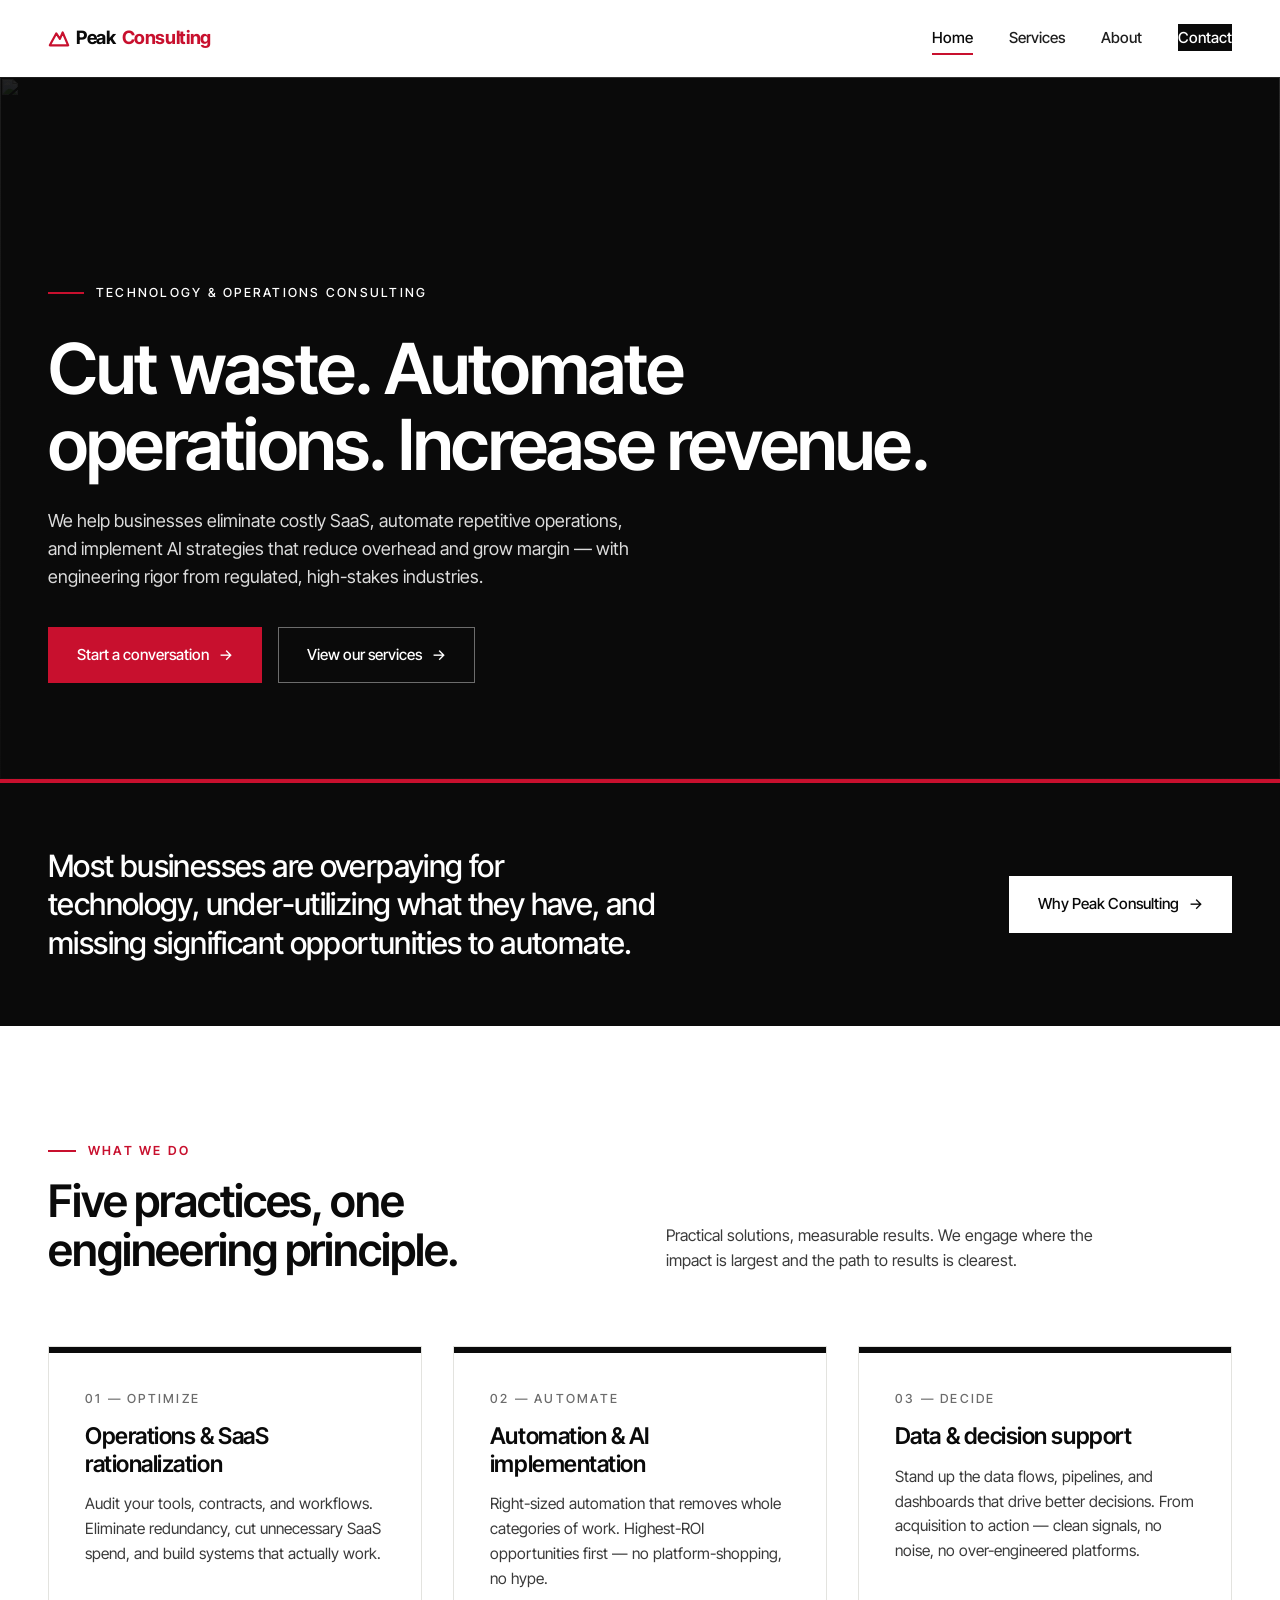
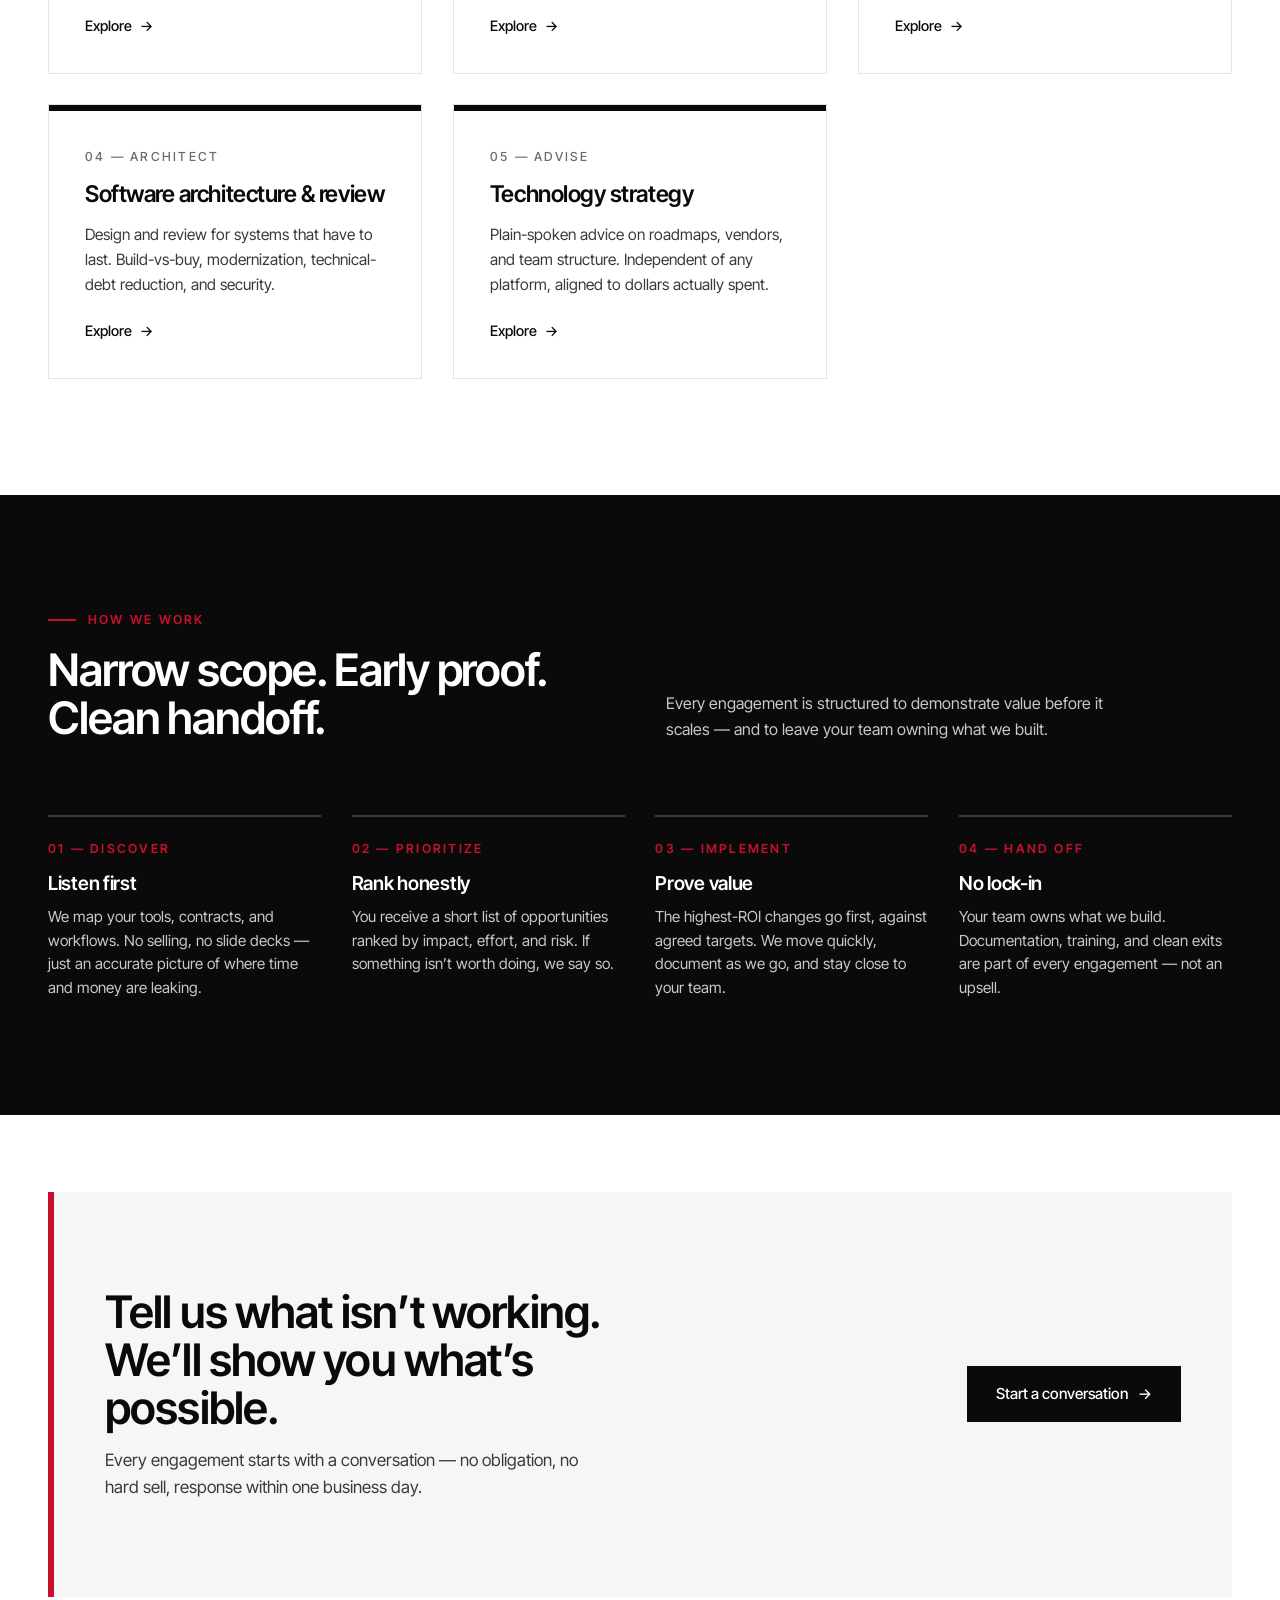
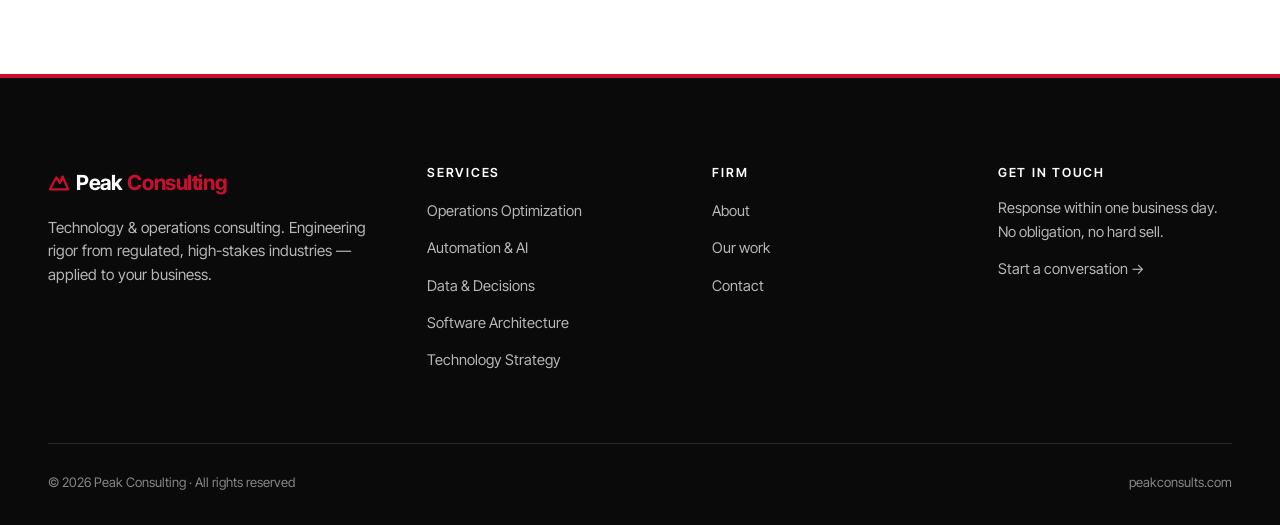
==== commit 67c20475: "Add Data & Decisions as fifth practice Adds an Operations → Automation → Decide → Architect → Advise" ====
--- a/index.html
+++ b/index.html
@@ -29,6 +29,7 @@
     "serviceType": [
       "Operations Optimization",
       "Automation & AI Implementation",
+      "Data & Decision Support",
       "Software Architecture",
       "Technology Strategy"
     ]
@@ -87,7 +88,7 @@
         <header class="section-head">
           <div>
             <p class="section-eyebrow">What we do</p>
-            <h2>Four practices, one engineering principle.</h2>
+            <h2>Five practices, one engineering principle.</h2>
           </div>
           <p class="lede">Practical solutions, measurable results. We engage where the impact is largest and the path to results is clearest.</p>
         </header>
@@ -110,10 +111,19 @@
               <span class="card-link">Explore <span class="arrow" aria-hidden="true">&rarr;</span></span>
             </div>
           </a>
+          <a class="service-card" href="services.html#decide">
+            <div class="card-accent"></div>
+            <div class="card-body">
+              <span class="card-num">03 &mdash; Decide</span>
+              <h3>Data &amp; decision support</h3>
+              <p>Stand up the data flows, pipelines, and dashboards that drive better decisions. From acquisition to action &mdash; clean signals, no noise, no over-engineered platforms.</p>
+              <span class="card-link">Explore <span class="arrow" aria-hidden="true">&rarr;</span></span>
+            </div>
+          </a>
           <a class="service-card" href="services.html#architecture">
             <div class="card-accent"></div>
             <div class="card-body">
-              <span class="card-num">03 &mdash; Architect</span>
+              <span class="card-num">04 &mdash; Architect</span>
               <h3>Software architecture &amp; review</h3>
               <p>Design and review for systems that have to last. Build-vs-buy, modernization, technical-debt reduction, and security.</p>
               <span class="card-link">Explore <span class="arrow" aria-hidden="true">&rarr;</span></span>
@@ -122,7 +132,7 @@
           <a class="service-card" href="services.html#strategy">
             <div class="card-accent"></div>
             <div class="card-body">
-              <span class="card-num">04 &mdash; Advise</span>
+              <span class="card-num">05 &mdash; Advise</span>
               <h3>Technology strategy</h3>
               <p>Plain-spoken advice on roadmaps, vendors, and team structure. Independent of any platform, aligned to dollars actually spent.</p>
               <span class="card-link">Explore <span class="arrow" aria-hidden="true">&rarr;</span></span>
@@ -196,6 +206,7 @@
           <ul>
             <li><a href="services.html#operations">Operations Optimization</a></li>
             <li><a href="services.html#automation">Automation &amp; AI</a></li>
+            <li><a href="services.html#decide">Data &amp; Decisions</a></li>
             <li><a href="services.html#architecture">Software Architecture</a></li>
             <li><a href="services.html#strategy">Technology Strategy</a></li>
           </ul>
--- a/css/style.css
+++ b/css/style.css
@@ -394,7 +394,7 @@
 /* ===== Service cards ===== */
 .service-grid {
   display: grid;
-  grid-template-columns: repeat(2, 1fr);
+  grid-template-columns: repeat(3, 1fr);
   gap: clamp(20px, 2.4vw, 32px);
 }
 .service-card {
@@ -868,16 +868,20 @@
   .statement .container,
   .section-head,
   .cta-panel,
-  .service-grid,
   .about-grid,
   .contact-grid,
   .service-detail,
   .footer-top { grid-template-columns: 1fr; gap: 24px; }
+  .service-grid { grid-template-columns: repeat(2, 1fr); }
 
   .statement .actions,
   .cta-panel .actions { justify-self: start; }
 
   .process { grid-template-columns: 1fr 1fr; }
+}
+
+@media (max-width: 640px) {
+  .service-grid { grid-template-columns: 1fr; }
 }
 
 @media (max-width: 540px) {
